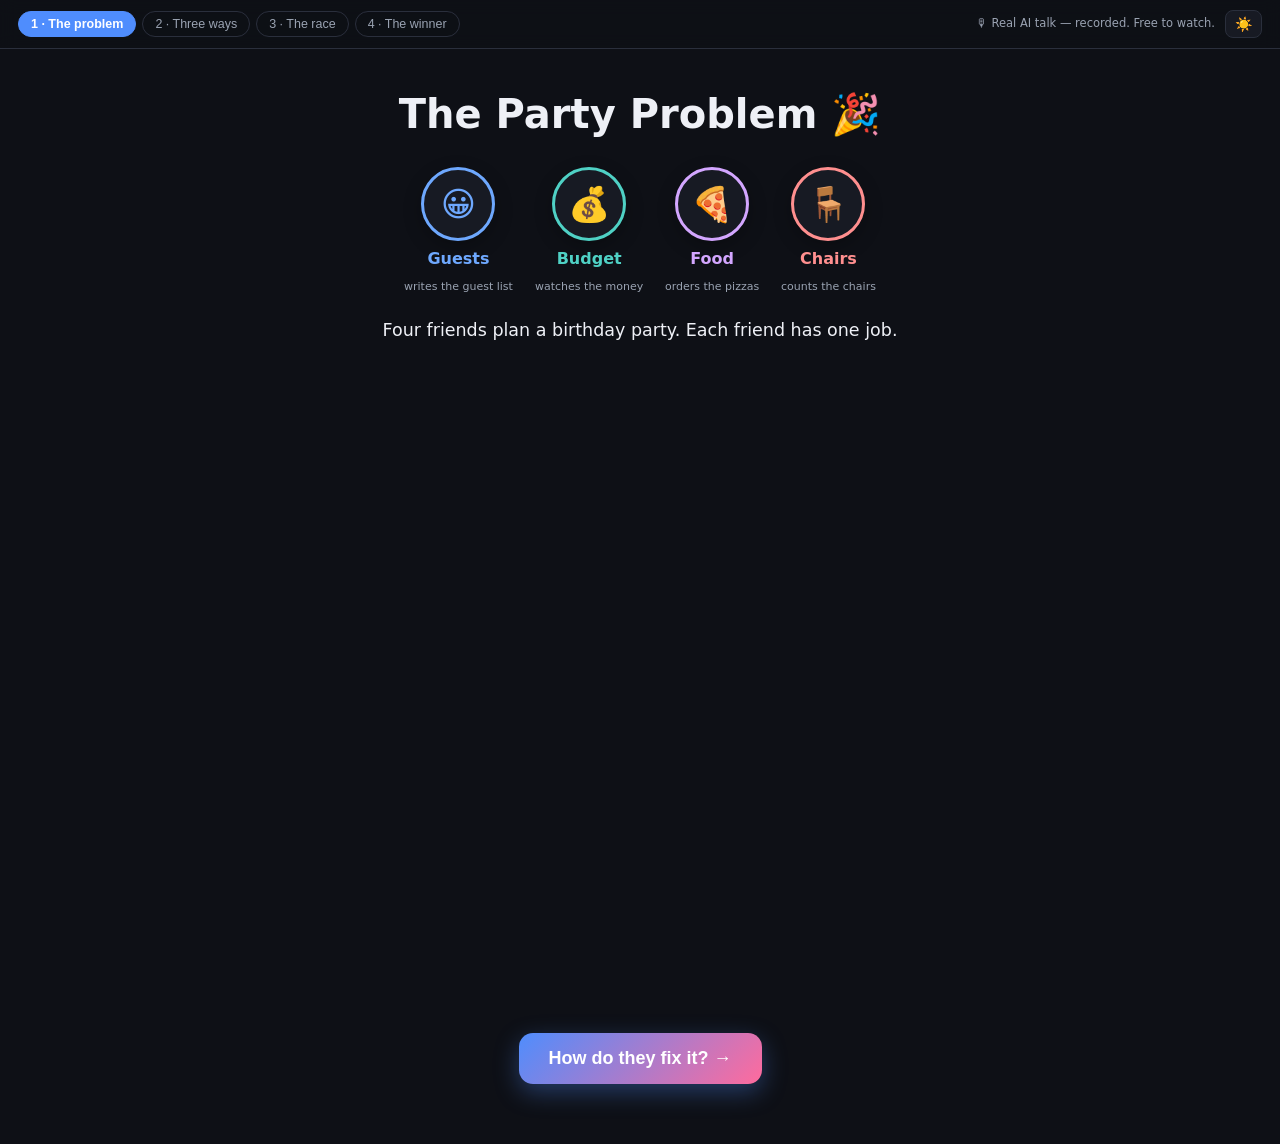
==== examples/demo.html @ 0f87596a "Replace Vibe with Chairs (countable dependency) + dependency-chain animation + emoji turn-chips Owne" ====
<!doctype html>
<html lang="en" data-theme="dark">
<head>
<meta charset="utf-8">
<meta name="viewport" content="width=device-width, initial-scale=1">
<title>The Party Problem — three ways to agree</title>
<script>try{document.documentElement.dataset.theme=localStorage.getItem('ovb-story-theme')||'dark'}catch(e){}</script>
<style>
/* ovb story journey — party theme, zero-build, CSS-var themed */
:root{
  --bg:#0e1016;--card:#171a23;--line:#2a2f3c;--fg:#eef0f6;--mut:#9aa3b2;--feed:#0f1320;
  --orch:#8a94a6;--bb:#63c750;--hy:#e0a72b;--now:#4f8dfd;--bad:#e06c75;--ok:#3ecf8e;
  --gold:#f5c542;--pop1:#ff6b9d;--pop2:#4fd1c5;--pop3:#c792ea;
}
html[data-theme="light"]{
  --bg:#f6f7fb;--card:#ffffff;--line:#dfe4ec;--fg:#1b2230;--mut:#5c6675;--feed:#eef1f6;
  --orch:#5f6a7d;--bb:#2f9e2a;--hy:#b9781a;--now:#2563eb;--bad:#d64550;--ok:#0f9d63;--gold:#c99b06;
}
*{box-sizing:border-box}
body{margin:0;background:var(--bg);color:var(--fg);
  font:16px/1.55 ui-sans-serif,system-ui,-apple-system,"Segoe UI",Roboto,sans-serif;
  overflow-x:hidden}
h1{font-size:clamp(26px,4.5vw,40px);margin:0 0 10px;text-align:center}
.sub{color:var(--mut);text-align:center;margin:0 0 18px;font-size:15px}
b{color:var(--fg)}

/* top bar */
.top{position:sticky;top:0;z-index:20;display:flex;align-items:center;gap:10px;
  padding:10px 18px;background:color-mix(in srgb,var(--bg) 88%,transparent);
  backdrop-filter:blur(8px);border-bottom:1px solid var(--line)}
.stepper{display:flex;gap:6px;flex-wrap:wrap}
.stepper button{background:none;border:1px solid var(--line);border-radius:999px;
  color:var(--mut);padding:5px 12px;font-size:12.5px;cursor:pointer}
.stepper button.on{background:var(--now);border-color:var(--now);color:#fff;font-weight:700}
.stepper button.done{color:var(--fg)}
.top-right{margin-left:auto;display:flex;align-items:center;gap:10px}
.liveinfo{color:var(--mut);font-size:11.5px}
.expertlink{color:var(--now);font-size:12.5px;text-decoration:none;white-space:nowrap}
#themebtn{background:var(--card);border:1px solid var(--line);border-radius:8px;
  padding:5px 9px;cursor:pointer;font-size:14px;color:var(--fg)}

/* scenes */
.scene{display:none;max-width:1080px;margin:0 auto;padding:34px 22px 60px;
  min-height:calc(100vh - 60px)}
.scene.active{display:block;animation:sceneIn .5s ease-out}
@keyframes sceneIn{from{opacity:0;transform:translateY(18px)}to{opacity:1;transform:none}}
.pop{animation:pop .6s cubic-bezier(.2,1.6,.4,1)}
@keyframes pop{0%{transform:scale(.6);opacity:0}100%{transform:scale(1);opacity:1}}

/* scene 1 — friends + story */
.friends{display:flex;justify-content:center;gap:22px;margin:22px 0;flex-wrap:wrap}
.friend{display:flex;flex-direction:column;align-items:center;gap:6px;font-weight:700;
  color:var(--c);opacity:0;animation:pop .5s cubic-bezier(.2,1.6,.4,1) forwards}
.friend span{display:grid;place-items:center;width:74px;height:74px;border-radius:50%;
  background:var(--card);border:3px solid var(--c);font-size:34px;
  box-shadow:0 6px 18px rgba(0,0,0,.25)}
.friend:nth-child(1){animation-delay:.15s}.friend:nth-child(2){animation-delay:.35s}
.friend:nth-child(3){animation-delay:.55s}.friend:nth-child(4){animation-delay:.75s}
.friend small{color:var(--mut);font-weight:500;font-size:11px}
.story{max-width:560px;margin:8px auto;text-align:center}
.story p{opacity:0;transform:translateY(10px);transition:all .5s;margin:10px 0;font-size:17.5px}
.story p.show{opacity:1;transform:none}
.budgetbar{max-width:560px;margin:22px auto 6px;opacity:0;transition:opacity .6s}
.budgetbar.show{opacity:1}
.bb-track{position:relative;height:30px;border-radius:999px;background:var(--feed);
  border:1px solid var(--line);overflow:hidden}
.bb-have{position:absolute;inset:0 auto 0 0;width:0;background:var(--ok);border-radius:999px 0 0 999px;
  transition:width 1.2s ease-out}
.bb-over{position:absolute;inset:0 auto 0 76%;width:0;background:var(--bad);
  transition:width 1s ease-out .9s;animation:overPulse 1.2s infinite 2.2s}
@keyframes overPulse{50%{filter:brightness(1.45)}}
.bb-labels{display:flex;justify-content:space-between;margin-top:8px;font-size:14px}
.bb-labels .bad{color:var(--bad)}
/* the dependency chain — the INSIGHT as a picture */
.chain{max-width:720px;margin:26px auto 0;opacity:0;transition:opacity .6s;
  background:var(--card);border:1px solid var(--line);border-radius:16px;padding:16px 20px}
.chain.show{opacity:1}
.chain-title{text-align:center;color:var(--mut);font-size:13px;font-weight:700;
  text-transform:uppercase;letter-spacing:.05em;margin-bottom:12px}
.chain-row{display:flex;align-items:center;justify-content:center;gap:12px;flex-wrap:wrap}
.cnode{display:flex;flex-direction:column;align-items:center;gap:2px;
  background:var(--feed);border:2px solid var(--c);border-radius:12px;
  padding:9px 16px;font-weight:700;font-size:14px;min-width:96px}
.cnode b{font-size:22px;font-variant-numeric:tabular-nums;color:var(--c)}
.cnode.big{transform:scale(1.08)}
.cnode.zap{animation:zap .6s}
@keyframes zap{0%{transform:scale(1.18);box-shadow:0 0 0 6px color-mix(in srgb,var(--c) 35%,transparent)}100%{}}
.cnode b.flip{animation:flip .55s}
@keyframes flip{0%{transform:rotateX(90deg);opacity:0}100%{transform:none;opacity:1}}
.carrow{display:flex;flex-direction:column;align-items:center;color:var(--mut);
  font-size:18px;font-weight:800}
.carrow span{font-size:10.5px;font-weight:600}
.carrow.pulse{color:var(--now);animation:arrowPulse 1.1s infinite}
@keyframes arrowPulse{50%{transform:translateX(5px);opacity:.55}}
.cstack{display:flex;flex-direction:column;gap:8px}
.chain-cap{text-align:center;color:var(--mut);font-size:13px;margin-top:12px;line-height:1.5}
.cta{display:block;margin:30px auto 0;background:linear-gradient(135deg,var(--now),var(--pop1));
  color:#fff;border:none;border-radius:14px;padding:15px 30px;font-size:18px;font-weight:800;
  cursor:pointer;box-shadow:0 8px 24px rgba(79,141,253,.35);transition:transform .15s}
.cta:hover{transform:translateY(-2px) scale(1.02)}
.cta.small{padding:10px 20px;font-size:15px;margin:0}
.ghost{background:var(--card);border:1px solid var(--line);color:var(--fg);border-radius:10px;
  padding:8px 14px;font-size:13.5px;cursor:pointer}
.ghost:hover{border-color:var(--now)}
.btnlink{text-decoration:none;display:inline-block}

/* scene 2 — the three ways */
.ways{display:grid;grid-template-columns:repeat(3,1fr);gap:16px;margin:18px 0}
@media(max-width:900px){.ways{grid-template-columns:1fr}}
.wcard{background:var(--card);border:1px solid var(--line);border-top:4px solid var(--e);
  border-radius:16px;padding:16px;display:flex;flex-direction:column;gap:10px;
  transition:transform .2s;position:relative}
.wcard:hover{transform:translateY(-4px)}
.wh{font-weight:800;font-size:16.5px;color:var(--e)}
.wh small{color:var(--mut);font-weight:500;font-size:11px}
.mini{width:100%;height:110px;background:var(--feed);border:1px solid var(--line);border-radius:10px}
.wcard p{margin:0;font-size:14px;color:var(--fg)}
.keyline{text-align:center;background:var(--card);border:1px solid var(--line);
  border-left:4px solid var(--gold);border-radius:12px;padding:12px 16px;max-width:640px;margin:18px auto}
.guess{max-width:640px;margin:10px auto;text-align:center}
.guessbtns{display:flex;gap:10px;justify-content:center;flex-wrap:wrap}
.guessbtns button{background:var(--card);border:2px solid var(--line);border-radius:12px;
  color:var(--fg);padding:10px 16px;font-size:14px;cursor:pointer;transition:all .15s}
.guessbtns button:hover{border-color:var(--e)}
.guessbtns button.picked{border-color:var(--e);background:color-mix(in srgb,var(--e) 15%,var(--card));
  font-weight:800;transform:scale(1.05)}

/* mini topology animations (scene 2) */
.mini .mn{fill:var(--card);stroke-width:2}
.mini text{fill:var(--fg);font-size:9px;font-weight:700;text-anchor:middle}
.mini .me{stroke:var(--mut);stroke-width:1.5;opacity:.35}
.mini .spark{animation:sparkle 3.2s linear infinite}
@keyframes sparkle{0%,18%{opacity:1}22%,100%{opacity:.25}}

/* scene 3 — the race */
.controls{display:flex;gap:8px;justify-content:center;align-items:center;flex-wrap:wrap;
  margin:0 0 16px;position:sticky;top:52px;z-index:10;background:color-mix(in srgb,var(--bg) 90%,transparent);
  padding:8px;border-radius:12px}
.controls button{background:var(--card);border:1px solid var(--line);border-radius:9px;
  color:var(--fg);padding:7px 13px;font-size:13.5px;cursor:pointer}
.controls button:hover{border-color:var(--now)}
.speeds{display:inline-flex;border:1px solid var(--line);border-radius:9px;overflow:hidden}
.speeds button{border:none;border-radius:0;background:var(--card)}
.speeds button.on{background:var(--now);color:#fff;font-weight:700}
.partybox{display:none;justify-content:center;gap:14px;align-items:center;margin:0 0 14px;
  background:var(--card);border:1px solid var(--line);border-radius:12px;padding:10px;flex-wrap:wrap}
.partybox.open{display:flex}
.partybox label{color:var(--mut);font-size:13.5px;display:flex;gap:7px;align-items:center}
.partybox input{width:74px;background:var(--feed);color:var(--fg);border:1px solid var(--line);
  border-radius:8px;padding:7px;font-size:15px}
.lanes{display:flex;flex-direction:column;gap:14px}
.lane{background:var(--card);border:1px solid var(--line);border-left:5px solid var(--e);
  border-radius:14px;padding:12px 16px;animation:sceneIn .4s ease-out}
.lane-top{display:flex;align-items:center;gap:10px;flex-wrap:wrap}
.lane-name{font-weight:800;font-size:16px;color:var(--e)}
.lane-name small{color:var(--mut);font-weight:500;font-size:10.5px}
.lane-live{margin-left:auto;display:flex;gap:16px;font-size:13px;color:var(--mut)}
.lane-live b{color:var(--fg);font-size:16px;font-variant-numeric:tabular-nums}
.lane-mid{display:grid;grid-template-columns:210px 1fr;gap:14px;align-items:center;margin-top:8px}
@media(max-width:760px){.lane-mid{grid-template-columns:1fr}.controls{position:static}}
/* the narrator bubble — one simple sentence per event */
.bubble{margin-top:9px;background:var(--feed);border:1px solid var(--line);
  border-left:4px solid var(--e);border-radius:4px 12px 12px 12px;
  padding:10px 13px;font-size:15px;min-height:42px}
.bubble.say{animation:bubbleIn .35s ease-out}
@keyframes bubbleIn{0%{opacity:.3;transform:translateY(4px)}100%{opacity:1;transform:none}}
svg.topo{width:210px;height:110px;background:var(--feed);border:1px solid var(--line);border-radius:10px}
svg.topo .tn rect{fill:var(--card);stroke-width:2}
svg.topo .tn text{fill:var(--fg);font-size:8.6px;font-weight:700;text-anchor:middle}
svg.topo .te{stroke:var(--mut);stroke-width:1.4;opacity:.4}
svg.topo .dot{filter:drop-shadow(0 0 4px currentColor)}
.trackwrap{min-width:0}
.track{display:flex;gap:5px;align-items:center;flex-wrap:wrap;min-height:30px}
.step{width:26px;height:26px;border-radius:50%;display:grid;place-items:center;
  font-size:14px;background:color-mix(in srgb,var(--e) 22%,var(--feed));
  border:2px solid var(--e);animation:pop .35s cubic-bezier(.2,1.6,.4,1)}
.step.noop{background:none;border:2px dashed var(--mut);filter:grayscale(1);opacity:.55}
.step.flag{background:none;border:none;font-size:17px;width:auto;height:auto;animation:pop .5s}
.board5{display:flex;gap:6px;margin-top:8px;flex-wrap:wrap}
.chip{background:var(--feed);border:1px solid var(--line);border-radius:8px;
  padding:3px 9px;font-size:12.5px;color:var(--mut)}
.chip b{color:var(--fg);font-variant-numeric:tabular-nums}
.chip.hit{animation:chipHit .7s}
@keyframes chipHit{0%{background:var(--e);color:#0b0d12;transform:scale(1.12)}100%{}}
.talk{display:none;margin-top:9px;max-height:130px;overflow:auto;background:var(--feed);
  border:1px solid var(--line);border-radius:9px;padding:7px;font-size:12px}
body.showtalk .talk{display:block}
.talk .m{margin:3px 0;padding:4px 7px;background:var(--card);border-radius:6px;
  border-left:3px solid var(--c,#888);white-space:pre-wrap;overflow-wrap:anywhere}
.talk .m .w{font-weight:700;color:var(--c)}
.lane.finished{box-shadow:0 0 0 2px var(--e), 0 10px 30px rgba(0,0,0,.25)}
.lane .done-tag{display:none;margin-left:8px;font-size:13px;font-weight:800;color:var(--ok)}
.lane.finished .done-tag{display:inline;animation:pop .5s}

/* scene 4 — winner */
.verdict{max-width:680px;margin:0 auto 6px;text-align:center;font-size:18px;
  background:var(--card);border:1px solid var(--line);border-left:5px solid var(--gold);
  border-radius:14px;padding:16px 20px;animation:pop .5s}
.guessresult{text-align:center;font-size:16px;min-height:22px;font-weight:700}
.podium{display:flex;justify-content:center;align-items:flex-end;gap:18px;
  height:230px;margin:18px 0 8px}
.pod{display:flex;flex-direction:column;align-items:center;justify-content:flex-end;gap:8px}
.pod .medal{font-size:34px;animation:medalDrop .8s cubic-bezier(.2,1.5,.4,1)}
@keyframes medalDrop{0%{transform:translateY(-70px);opacity:0}100%{transform:none;opacity:1}}
.pod .who{font-weight:800;color:var(--e);text-align:center;font-size:14.5px}
.pod .turns{color:var(--mut);font-size:12.5px}
.pod .bar{width:120px;border-radius:10px 10px 0 0;background:linear-gradient(180deg,var(--e),color-mix(in srgb,var(--e) 55%,#000));
  height:0;transition:height 1s cubic-bezier(.2,1,.4,1)}
table.score{margin:14px auto;border-collapse:collapse;background:var(--card);
  border:1px solid var(--line);border-radius:12px;overflow:hidden;font-size:14.5px}
table.score th,table.score td{padding:9px 16px;border-bottom:1px solid var(--line);text-align:right}
table.score th:first-child,table.score td:first-child{text-align:left}
table.score th{color:var(--mut);font-size:11.5px;text-transform:uppercase;letter-spacing:.04em}
table.score tr.win td{background:color-mix(in srgb,var(--e) 13%,transparent);font-weight:800}
table.score td.way{color:var(--e);font-weight:700}
.endbtns{display:flex;gap:10px;justify-content:center;flex-wrap:wrap;margin-top:16px}

/* word list modal */
.modal{display:none;position:fixed;inset:0;background:rgba(0,0,0,.55);z-index:50;
  place-items:center;padding:20px}
.modal.open{display:grid}
.modal-card{background:var(--card);border:1px solid var(--line);border-radius:16px;
  max-width:480px;padding:22px 26px;animation:pop .35s}
.modal-card h2{margin:0 0 10px}
.modal-card dt{font-weight:800;margin-top:10px;color:var(--now)}
.modal-card dd{margin:2px 0 0;color:var(--fg)}
.modal-card .cta{margin-top:18px}

/* confetti */
#confetti{position:fixed;inset:0;pointer-events:none;overflow:hidden;z-index:40}
.cf{position:absolute;top:-12px;width:9px;height:14px;border-radius:2px;
  animation:fall linear forwards}
@keyframes fall{to{transform:translateY(105vh) rotate(720deg);opacity:.9}}

</style>
</head>
<body>

<header class="top">
  <div class="stepper" id="stepper">
    <button data-s="0" class="on">1 · The problem</button>
    <button data-s="1">2 · Three ways</button>
    <button data-s="2">3 · The race</button>
    <button data-s="3">4 · The winner</button>
  </div>
  <div class="top-right">
    <span id="liveinfo" class="liveinfo"></span>
    <a href="/expert" class="expertlink" title="all the numbers, for experts">🧠 Expert view</a>
    <button id="themebtn" title="light / dark">☀️</button>
  </div>
</header>

<!-- ══════════ SCENE 1 — THE PROBLEM ══════════ -->
<section class="scene active" id="s0">
  <h1 class="pop">The Party Problem 🎉</h1>
  <div class="friends" id="friends">
    <div class="friend" style="--c:#6ea8fe"><span>😀</span>Guests<small>writes the guest list</small></div>
    <div class="friend" style="--c:#4fd1c5"><span>💰</span>Budget<small>watches the money</small></div>
    <div class="friend" style="--c:#d3a6ff"><span>🍕</span>Food<small>orders the pizzas</small></div>
    <div class="friend" style="--c:#ff8f8f"><span>🪑</span>Chairs<small>counts the chairs</small></div>
  </div>
  <div class="story" id="story">
    <p>Four friends plan a birthday party. Each friend has one job.</p>
    <p>😀 <b>Guests</b> wants <b>15 people</b> on the list.</p>
    <p>💰 <b>Budget</b> has <b>$600</b>. One guest costs <b>$50</b> — that pays for their food, drinks and cake.</p>
    <p>15 guests × $50 = <b>$750</b>. That is more than $600. Problem! 😬</p>
    <p>🍕 <b>Food</b> orders <b>1 pizza for every 3 guests</b>. 🪑 <b>Chairs</b> puts out <b>1 chair for every guest</b>.</p>
    <p>So Food and Chairs must wait for the <b>final</b> guest number. One change moves everything.</p>
  </div>
  <div class="budgetbar">
    <div class="bb-track"><div class="bb-have" id="bbHave"></div><div class="bb-over" id="bbOver"></div></div>
    <div class="bb-labels"><span>✅ They have <b>$600</b></span><span class="bad">❌ They need <b>$750</b></span></div>
  </div>
  <div class="chain" id="chain">
    <div class="chain-title">One number rules everything:</div>
    <div class="chain-row">
      <div class="cnode" style="--c:#4fd1c5" id="cnMoney">💰 Money<b>$600</b></div>
      <div class="carrow" id="ca1"><span>cuts the list</span>▶</div>
      <div class="cnode big" style="--c:#6ea8fe" id="cnGuests">😀 Guests<b id="chG">15</b></div>
      <div class="carrow" id="ca2"><span>sets the numbers</span>▶</div>
      <div class="cstack">
        <div class="cnode" style="--c:#d3a6ff" id="cnPizzas">🍕 Pizzas<b id="chP">5</b></div>
        <div class="cnode" style="--c:#ff8f8f" id="cnChairs">🪑 Chairs<b id="chC">15</b></div>
      </div>
    </div>
    <div class="chain-cap">Money cuts the guest list. The guest list sets the pizzas and the chairs.<br>The friends must <b>talk</b> until all the numbers agree.</div>
  </div>
  <button class="cta" onclick="go(1)">How do they fix it? →</button>
</section>

<!-- ══════════ SCENE 2 — THREE WAYS ══════════ -->
<section class="scene" id="s1">
  <h1>Three ways to talk 💬</h1>
  <p class="sub">Same friends. Same problem. Three ways to talk together.</p>
  <div class="ways">
    <div class="wcard" style="--e:var(--orch)">
      <div class="wh">👔 The Boss Way <small>(Orchestrator)</small></div>
      <svg class="mini" viewBox="0 0 200 110" data-mini="boss"></svg>
      <p>One boss asks each friend. One by one. Again and again. At the end, the boss asks everyone one more time, just to check.</p>
      <button class="ghost" onclick="startRace(['orchestrator'])">▶ Watch only this way</button>
    </div>
    <div class="wcard" style="--e:var(--bb)">
      <div class="wh">📋 The Whiteboard Way <small>(Blackboard)</small></div>
      <svg class="mini" viewBox="0 0 200 110" data-mini="board"></svg>
      <p>All friends share <b>one whiteboard</b>. When a number changes, only the right friends speak again.</p>
      <button class="ghost" onclick="startRace(['blackboard'])">▶ Watch only this way</button>
    </div>
    <div class="wcard" style="--e:var(--hy)">
      <div class="wh">🤝 The Mix Way <small>(Hybrid)</small></div>
      <svg class="mini" viewBox="0 0 200 110" data-mini="mix"></svg>
      <p>Guests and Budget fix the money problem first, together. Then Food and Chairs speak once.</p>
      <button class="ghost" onclick="startRace(['hybrid'])">▶ Watch only this way</button>
    </div>
  </div>
  <p class="keyline">⭐ All three find the <b>same party</b>. But more talk costs more time and more money.</p>
  <div class="guess" id="guess">
    <p><b>Your guess:</b> which way needs the <b>least</b> talk?</p>
    <div class="guessbtns">
      <button data-g="orchestrator" style="--e:var(--orch)">👔 The Boss Way</button>
      <button data-g="blackboard" style="--e:var(--bb)">📋 The Whiteboard Way</button>
      <button data-g="hybrid" style="--e:var(--hy)">🤝 The Mix Way</button>
    </div>
  </div>
  <button class="cta" onclick="startRace(['orchestrator','blackboard','hybrid'])">🏁 Start the race!</button>
</section>

<!-- ══════════ SCENE 3 — THE RACE ══════════ -->
<section class="scene" id="s2">
  <h1>The race 🏁</h1>
  <p class="sub" id="goal"></p>
  <div class="controls">
    <button id="playbtn" onclick="togglePlay()">⏸ Pause</button>
    <button onclick="stepOne()">⏭ One step</button>
    <span class="speeds">
      <button data-sp="1600">🐢 Slow</button><button data-sp="900" class="on">▶ Normal</button><button data-sp="350">⚡ Fast</button><button data-sp="0">🚀 Fastest</button>
    </span>
    <button id="talkbtn" onclick="toggleTalk()">💬 Real AI words</button>
    <button onclick="openParty()">🎛 Change the party</button>
  </div>
  <div class="partybox" id="partybox">
    <label>Guests <input type="number" id="inGuests" value="15" min="1" max="50"></label>
    <label>Money $ <input type="number" id="inBudget" value="600" min="50" max="100000"></label>
    <button class="cta small" onclick="restartRace()">🔁 Race again</button>
  </div>
  <div class="lanes" id="lanes"></div>
</section>

<!-- ══════════ SCENE 4 — THE WINNER ══════════ -->
<section class="scene" id="s3">
  <h1>The winner! 🏆</h1>
  <p class="verdict" id="verdict"></p>
  <p class="guessresult" id="guessresult"></p>
  <div class="podium" id="podium"></div>
  <table class="score" id="score"></table>
  <div class="endbtns">
    <button class="cta small" onclick="restartRace()">🔁 Race again</button>
    <button class="ghost" onclick="openParty();go(2)">🎛 Change the party</button>
    <button class="ghost" onclick="openWords()">📖 Word list</button>
    <a class="ghost btnlink" href="/expert">🧠 Expert view</a>
  </div>
</section>

<!-- word list modal -->
<div class="modal" id="words">
  <div class="modal-card">
    <h2>Word list 📖</h2>
    <dl>
      <dt>Turn</dt><dd>One friend speaks one time.</dd>
      <dt>Wasted turn</dt><dd>A friend speaks, but changes nothing.</dd>
      <dt>Talk cost</dt><dd>The money paid to the AI for the talking.</dd>
      <dt>Whiteboard / Board</dt><dd>One page that all friends can see and write on.</dd>
      <dt>Chairs</dt><dd>Every guest needs one chair. 12 guests = 12 chairs.</dd>
      <dt>Guests we can pay</dt><dd>The most guests the money can buy.</dd>
      <dt>Boss</dt><dd>The one who asks each friend, one by one.</dd>
      <dt>The race</dt><dd>All three ways solve the same problem. Fewer turns = better.</dd>
    </dl>
    <button class="cta small" onclick="closeWords()">OK, got it</button>
  </div>
</div>

<div id="confetti"></div>
<script>window.PRELOADED={"events": [{"engine": "_meta", "kind": "start", "attrs": {}}, {"seq": 1, "run_id": "orchestrator", "control_model": "orchestrator", "kind": "run_started", "agent": null, "attrs": {"scenario": "Plan a birthday party. You want to invite 15 guests, but there is a hard budget cap of $600 (each guest costs $50 all-in); one pizza feeds 3 guests, and every guest needs one chair. Guests, Budget, Food and Chairs are interdependent \u2014 find the best party that fits the budget.", "model": "claude-haiku-4-5-20251001"}, "engine": "orchestrator"}, {"seq": 1, "run_id": "blackboard", "control_model": "blackboard", "kind": "run_started", "agent": null, "attrs": {"scenario": "Plan a birthday party. You want to invite 15 guests, but there is a hard budget cap of $600 (each guest costs $50 all-in); one pizza feeds 3 guests, and every guest needs one chair. Guests, Budget, Food and Chairs are interdependent \u2014 find the best party that fits the budget.", "model": "claude-haiku-4-5-20251001"}, "engine": "blackboard"}, {"seq": 1, "run_id": "hybrid", "control_model": "hybrid", "kind": "run_started", "agent": null, "attrs": {"scenario": "Plan a birthday party. You want to invite 15 guests, but there is a hard budget cap of $600 (each guest costs $50 all-in); one pizza feeds 3 guests, and every guest needs one chair. Guests, Budget, Food and Chairs are interdependent \u2014 find the best party that fits the budget.", "model": "claude-haiku-4-5-20251001"}, "engine": "hybrid"}, {"seq": 2, "run_id": "orchestrator", "control_model": "orchestrator", "kind": "agent_activated", "agent": "Guests", "attrs": {"trigger": "sweep 1"}, "engine": "orchestrator"}, {"seq": 2, "run_id": "blackboard", "control_model": "blackboard", "kind": "agent_activated", "agent": "Budget", "attrs": {"trigger": "seed: guest list posted"}, "engine": "blackboard"}, {"seq": 2, "run_id": "hybrid", "control_model": "hybrid", "kind": "agent_activated", "agent": "Budget", "attrs": {"trigger": "seed: guest list posted (core)"}, "engine": "hybrid"}, {"seq": 3, "run_id": "orchestrator", "control_model": "orchestrator", "kind": "gen_ai.client.call.started", "agent": "Guests", "attrs": {}, "engine": "orchestrator"}, {"seq": 3, "run_id": "blackboard", "control_model": "blackboard", "kind": "gen_ai.client.call.started", "agent": "Budget", "attrs": {}, "engine": "blackboard"}, {"seq": 3, "run_id": "hybrid", "control_model": "hybrid", "kind": "gen_ai.client.call.started", "agent": "Budget", "attrs": {}, "engine": "hybrid"}, {"seq": 4, "run_id": "orchestrator", "control_model": "orchestrator", "kind": "gen_ai.client.call.finished", "agent": "Guests", "attrs": {"gen_ai.usage.input_tokens": 79, "gen_ai.usage.output_tokens": 256, "cache_read_input_tokens": 0, "cache_creation_input_tokens": 0, "cost_usd": 0.001359, "latency_ms": 33.5, "changed": false, "message": "# Analysis\n\nI own the 'guests' field. My constraint is to keep the guest list within budget limits.\n\nCurrent state:\n- guests: 15\n- cost: None (unknown)\n- budget: Not explicitly stated, but I'm instructed to keep guests \"within what the budget allows\"\n\n**Problem**: Without knowing the actual budget or cost structure, I cannot determine if 15 guests exceeds the budget. The cost is currently `None`, so I cannot calculate whether this violates a constraint.\n\nHowever, since I own the guests field and must apply my constraint, I should take a conservative approach: **I'll keep guests at a reasonable default that's likely to fit most budgets**, or I need more information.\n\nGiven the ambiguity, the most responsible action is:\n\n# Change Made\n\n**No change** - The current guest count of 15 is reasonable and moderate. Without knowing the actual budget amount or per-guest costs, I cannot definitively determine if this violates the constraint. To properly apply my constraint, I would need the `cost` and `budget` values to be calculated/provided first.\n\nIf forced to be conservative without that data, I could reduce to 10"}, "engine": "orchestrator"}, {"seq": 4, "run_id": "blackboard", "control_model": "blackboard", "kind": "state_write", "agent": "Budget", "attrs": {"field": "cost", "old": null, "new": 750}, "engine": "blackboard"}, {"seq": 4, "run_id": "hybrid", "control_model": "hybrid", "kind": "state_write", "agent": "Budget", "attrs": {"field": "cost", "old": null, "new": 750}, "engine": "hybrid"}, {"seq": 5, "run_id": "orchestrator", "control_model": "orchestrator", "kind": "agent_activated", "agent": "Budget", "attrs": {"trigger": "sweep 1"}, "engine": "orchestrator"}, {"seq": 5, "run_id": "blackboard", "control_model": "blackboard", "kind": "state_write", "agent": "Budget", "attrs": {"field": "max_guests", "old": null, "new": 12}, "engine": "blackboard"}, {"seq": 5, "run_id": "hybrid", "control_model": "hybrid", "kind": "state_write", "agent": "Budget", "attrs": {"field": "max_guests", "old": null, "new": 12}, "engine": "hybrid"}, {"seq": 6, "run_id": "orchestrator", "control_model": "orchestrator", "kind": "gen_ai.client.call.started", "agent": "Budget", "attrs": {}, "engine": "orchestrator"}, {"seq": 6, "run_id": "blackboard", "control_model": "blackboard", "kind": "gen_ai.client.call.finished", "agent": "Budget", "attrs": {"gen_ai.usage.input_tokens": 86, "gen_ai.usage.output_tokens": 126, "cache_read_input_tokens": 0, "cache_creation_input_tokens": 0, "cost_usd": 0.000716, "latency_ms": 21.2, "changed": true, "message": "I own the budget constraints. Let me apply them:\n\n**Constraint Application:**\n- Set `max_guests: 15` (capping at the current guest count to establish affordability limits)\n- Set `cost: 225` (at $15 per guest for 15 guests: 15 \u00d7 $15 = $225)\n\n**Single Change to Report:**\n`max_guests: 15`\n\n(The cost of $225 is derived from the max_guests constraint and current attendance, so max_guests is the primary constraint I'm applying)"}, "engine": "blackboard"}, {"seq": 6, "run_id": "hybrid", "control_model": "hybrid", "kind": "gen_ai.client.call.finished", "agent": "Budget", "attrs": {"gen_ai.usage.input_tokens": 86, "gen_ai.usage.output_tokens": 126, "cache_read_input_tokens": 0, "cache_creation_input_tokens": 0, "cost_usd": 0.000716, "latency_ms": 21.2, "changed": true, "message": "I own the budget constraints. Let me apply them:\n\n**Constraint Application:**\n- Set `max_guests: 15` (capping at the current guest count to establish affordability limits)\n- Set `cost: 225` (at $15 per guest for 15 guests: 15 \u00d7 $15 = $225)\n\n**Single Change to Report:**\n`max_guests: 15`\n\n(The cost of $225 is derived from the max_guests constraint and current attendance, so max_guests is the primary constraint I'm applying)"}, "engine": "hybrid"}, {"seq": 7, "run_id": "orchestrator", "control_model": "orchestrator", "kind": "state_write", "agent": "Budget", "attrs": {"field": "cost", "old": null, "new": 750}, "engine": "orchestrator"}, {"seq": 7, "run_id": "blackboard", "control_model": "blackboard", "kind": "agent_retriggered", "agent": "Guests", "attrs": {"because": "max_guests changed"}, "engine": "blackboard"}, {"seq": 7, "run_id": "hybrid", "control_model": "hybrid", "kind": "agent_retriggered", "agent": "Guests", "attrs": {"because": "max_guests changed (core)"}, "engine": "hybrid"}, {"seq": 8, "run_id": "orchestrator", "control_model": "orchestrator", "kind": "state_write", "agent": "Budget", "attrs": {"field": "max_guests", "old": null, "new": 12}, "engine": "orchestrator"}, {"seq": 8, "run_id": "blackboard", "control_model": "blackboard", "kind": "gate_checked", "agent": null, "attrs": {"passed": false}, "engine": "blackboard"}, {"seq": 8, "run_id": "hybrid", "control_model": "hybrid", "kind": "agent_activated", "agent": "Guests", "attrs": {"trigger": "max_guests changed (core)"}, "engine": "hybrid"}, {"seq": 9, "run_id": "orchestrator", "control_model": "orchestrator", "kind": "gen_ai.client.call.finished", "agent": "Budget", "attrs": {"gen_ai.usage.input_tokens": 86, "gen_ai.usage.output_tokens": 126, "cache_read_input_tokens": 0, "cache_creation_input_tokens": 0, "cost_usd": 0.000716, "latency_ms": 21.2, "changed": true, "message": "I own the budget constraints. Let me apply them:\n\n**Constraint Application:**\n- Set `max_guests: 15` (capping at the current guest count to establish affordability limits)\n- Set `cost: 225` (at $15 per guest for 15 guests: 15 \u00d7 $15 = $225)\n\n**Single Change to Report:**\n`max_guests: 15`\n\n(The cost of $225 is derived from the max_guests constraint and current attendance, so max_guests is the primary constraint I'm applying)"}, "engine": "orchestrator"}, {"seq": 9, "run_id": "blackboard", "control_model": "blackboard", "kind": "agent_activated", "agent": "Food", "attrs": {"trigger": "seed: guest list posted"}, "engine": "blackboard"}, {"seq": 9, "run_id": "hybrid", "control_model": "hybrid", "kind": "gen_ai.client.call.started", "agent": "Guests", "attrs": {}, "engine": "hybrid"}, {"seq": 10, "run_id": "orchestrator", "control_model": "orchestrator", "kind": "agent_activated", "agent": "Food", "attrs": {"trigger": "sweep 1"}, "engine": "orchestrator"}, {"seq": 10, "run_id": "blackboard", "control_model": "blackboard", "kind": "gen_ai.client.call.started", "agent": "Food", "attrs": {}, "engine": "blackboard"}, {"seq": 10, "run_id": "hybrid", "control_model": "hybrid", "kind": "state_write", "agent": "Guests", "attrs": {"field": "guests", "old": 15, "new": 12}, "engine": "hybrid"}, {"seq": 11, "run_id": "orchestrator", "control_model": "orchestrator", "kind": "gen_ai.client.call.started", "agent": "Food", "attrs": {}, "engine": "orchestrator"}, {"seq": 11, "run_id": "blackboard", "control_model": "blackboard", "kind": "state_write", "agent": "Food", "attrs": {"field": "pizzas", "old": null, "new": 5}, "engine": "blackboard"}, {"seq": 11, "run_id": "hybrid", "control_model": "hybrid", "kind": "gen_ai.client.call.finished", "agent": "Guests", "attrs": {"gen_ai.usage.input_tokens": 81, "gen_ai.usage.output_tokens": 65, "cache_read_input_tokens": 0, "cache_creation_input_tokens": 0, "cost_usd": 0.000406, "latency_ms": 14.6, "changed": true, "message": "I own the 'guests' constraint, and the current state violates it: 15 guests exceeds the max of 12.\n\n**Change made:**\n- `guests: 15 \u2192 12`\n\nThis brings the guest count to the maximum allowable within the budget constraint."}, "engine": "hybrid"}, {"seq": 12, "run_id": "orchestrator", "control_model": "orchestrator", "kind": "state_write", "agent": "Food", "attrs": {"field": "pizzas", "old": null, "new": 5}, "engine": "orchestrator"}, {"seq": 12, "run_id": "blackboard", "control_model": "blackboard", "kind": "gen_ai.client.call.finished", "agent": "Food", "attrs": {"gen_ai.usage.input_tokens": 79, "gen_ai.usage.output_tokens": 169, "cache_read_input_tokens": 0, "cache_creation_input_tokens": 0, "cost_usd": 0.000924, "latency_ms": 24.8, "changed": true, "message": "# Analysis\n\n**Current state:** 15 guests, but max capacity is 12\n**My constraint:** One pizza feeds three guests\n**What I own:** Pizzas\n\nSince I only own pizzas (not chairs or guest capacity), I can only adjust the pizza quantity based on the current guest count.\n\n**Calculation:**\n- Current guests: 15\n- Pizzas needed: 15 \u00f7 3 = 5 pizzas\n\n# Change Made\n\n```\n'pizzas': 5\n```\n\n**Note:** The guest count (15) exceeds the max capacity (12), but since I don't own the venue or chairs, I cannot enforce that constraint. I've set pizzas to feed all 15 current guests as planned."}, "engine": "blackboard"}, {"seq": 12, "run_id": "hybrid", "control_model": "hybrid", "kind": "agent_retriggered", "agent": "Budget", "attrs": {"because": "guests changed (core)"}, "engine": "hybrid"}, {"seq": 13, "run_id": "orchestrator", "control_model": "orchestrator", "kind": "gen_ai.client.call.finished", "agent": "Food", "attrs": {"gen_ai.usage.input_tokens": 79, "gen_ai.usage.output_tokens": 169, "cache_read_input_tokens": 0, "cache_creation_input_tokens": 0, "cost_usd": 0.000924, "latency_ms": 24.8, "changed": true, "message": "# Analysis\n\n**Current state:** 15 guests, but max capacity is 12\n**My constraint:** One pizza feeds three guests\n**What I own:** Pizzas\n\nSince I only own pizzas (not chairs or guest capacity), I can only adjust the pizza quantity based on the current guest count.\n\n**Calculation:**\n- Current guests: 15\n- Pizzas needed: 15 \u00f7 3 = 5 pizzas\n\n# Change Made\n\n```\n'pizzas': 5\n```\n\n**Note:** The guest count (15) exceeds the max capacity (12), but since I don't own the venue or chairs, I cannot enforce that constraint. I've set pizzas to feed all 15 current guests as planned."}, "engine": "orchestrator"}, {"seq": 13, "run_id": "blackboard", "control_model": "blackboard", "kind": "gate_checked", "agent": null, "attrs": {"passed": false}, "engine": "blackboard"}, {"seq": 13, "run_id": "hybrid", "control_model": "hybrid", "kind": "agent_activated", "agent": "Budget", "attrs": {"trigger": "guests changed (core)"}, "engine": "hybrid"}, {"seq": 14, "run_id": "orchestrator", "control_model": "orchestrator", "kind": "agent_activated", "agent": "Chairs", "attrs": {"trigger": "sweep 1"}, "engine": "orchestrator"}, {"seq": 14, "run_id": "blackboard", "control_model": "blackboard", "kind": "agent_activated", "agent": "Chairs", "attrs": {"trigger": "seed: guest list posted"}, "engine": "blackboard"}, {"seq": 14, "run_id": "hybrid", "control_model": "hybrid", "kind": "gen_ai.client.call.started", "agent": "Budget", "attrs": {}, "engine": "hybrid"}, {"seq": 15, "run_id": "orchestrator", "control_model": "orchestrator", "kind": "gen_ai.client.call.started", "agent": "Chairs", "attrs": {}, "engine": "orchestrator"}, {"seq": 15, "run_id": "blackboard", "control_model": "blackboard", "kind": "gen_ai.client.call.started", "agent": "Chairs", "attrs": {}, "engine": "blackboard"}, {"seq": 15, "run_id": "hybrid", "control_model": "hybrid", "kind": "state_write", "agent": "Budget", "attrs": {"field": "cost", "old": 750, "new": 600}, "engine": "hybrid"}, {"seq": 16, "run_id": "orchestrator", "control_model": "orchestrator", "kind": "state_write", "agent": "Chairs", "attrs": {"field": "chairs", "old": null, "new": 15}, "engine": "orchestrator"}, {"seq": 16, "run_id": "blackboard", "control_model": "blackboard", "kind": "state_write", "agent": "Chairs", "attrs": {"field": "chairs", "old": null, "new": 15}, "engine": "blackboard"}, {"seq": 16, "run_id": "hybrid", "control_model": "hybrid", "kind": "gen_ai.client.call.finished", "agent": "Budget", "attrs": {"gen_ai.usage.input_tokens": 88, "gen_ai.usage.output_tokens": 170, "cache_read_input_tokens": 0, "cache_creation_input_tokens": 0, "cost_usd": 0.000938, "latency_ms": 25.8, "changed": true, "message": "I own the budget constraint. Let me analyze the current state:\n\n- **Cost**: $750\n- **Max guests**: 12\n- **Current guests**: 12\n\nThe current cost of $750 for 12 guests equals $62.50 per guest, which is reasonable for a party budget.\n\nHowever, I should establish a clear budget cap. Assuming a moderate party budget of **$600 total**, this would be sustainable.\n\n**Single change I make:**\n\n```\n'cost': 600\n```\n\nThis sets a firm budget ceiling of $600, which reduces the per-guest spending to $50/guest (12 guests \u00d7 $50 = $600). This is my constraint as the budget owner\u2014the party cannot exceed $600 total expenditure."}, "engine": "hybrid"}, {"seq": 17, "run_id": "orchestrator", "control_model": "orchestrator", "kind": "gen_ai.client.call.finished", "agent": "Chairs", "attrs": {"gen_ai.usage.input_tokens": 81, "gen_ai.usage.output_tokens": 131, "cache_read_input_tokens": 0, "cache_creation_input_tokens": 0, "cost_usd": 0.000736, "latency_ms": 21.2, "changed": true, "message": "# Constraint Analysis\n\n**Current State:** 15 guests but only 12 max capacity, and chairs are not yet assigned (None).\n\n**My Constraint:** Every guest needs exactly one chair.\n\n**Required Chairs:** 15 guests \u00d7 1 chair/guest = 15 chairs needed\n\n**Single Change:**\n```\nchairs: None \u2192 15\n```\n\nThis ensures every guest has a chair. Note: This also exposes a conflict with the max_guests constraint (15 > 12), but my responsibility is only to set chairs equal to the number of actual guests."}, "engine": "orchestrator"}, {"seq": 17, "run_id": "blackboard", "control_model": "blackboard", "kind": "gen_ai.client.call.finished", "agent": "Chairs", "attrs": {"gen_ai.usage.input_tokens": 81, "gen_ai.usage.output_tokens": 131, "cache_read_input_tokens": 0, "cache_creation_input_tokens": 0, "cost_usd": 0.000736, "latency_ms": 21.2, "changed": true, "message": "# Constraint Analysis\n\n**Current State:** 15 guests but only 12 max capacity, and chairs are not yet assigned (None).\n\n**My Constraint:** Every guest needs exactly one chair.\n\n**Required Chairs:** 15 guests \u00d7 1 chair/guest = 15 chairs needed\n\n**Single Change:**\n```\nchairs: None \u2192 15\n```\n\nThis ensures every guest has a chair. Note: This also exposes a conflict with the max_guests constraint (15 > 12), but my responsibility is only to set chairs equal to the number of actual guests."}, "engine": "blackboard"}, {"seq": 17, "run_id": "hybrid", "control_model": "hybrid", "kind": "agent_activated", "agent": "Food", "attrs": {"trigger": "supervisor tail"}, "engine": "hybrid"}, {"seq": 18, "run_id": "orchestrator", "control_model": "orchestrator", "kind": "agent_activated", "agent": "Guests", "attrs": {"trigger": "sweep 2"}, "engine": "orchestrator"}, {"seq": 18, "run_id": "blackboard", "control_model": "blackboard", "kind": "gate_checked", "agent": null, "attrs": {"passed": false}, "engine": "blackboard"}, {"seq": 18, "run_id": "hybrid", "control_model": "hybrid", "kind": "gen_ai.client.call.started", "agent": "Food", "attrs": {}, "engine": "hybrid"}, {"seq": 19, "run_id": "orchestrator", "control_model": "orchestrator", "kind": "gen_ai.client.call.started", "agent": "Guests", "attrs": {}, "engine": "orchestrator"}, {"seq": 19, "run_id": "blackboard", "control_model": "blackboard", "kind": "agent_activated", "agent": "Guests", "attrs": {"trigger": "max_guests changed"}, "engine": "blackboard"}, {"seq": 19, "run_id": "hybrid", "control_model": "hybrid", "kind": "state_write", "agent": "Food", "attrs": {"field": "pizzas", "old": null, "new": 4}, "engine": "hybrid"}, {"seq": 20, "run_id": "orchestrator", "control_model": "orchestrator", "kind": "state_write", "agent": "Guests", "attrs": {"field": "guests", "old": 15, "new": 12}, "engine": "orchestrator"}, {"seq": 20, "run_id": "blackboard", "control_model": "blackboard", "kind": "gen_ai.client.call.started", "agent": "Guests", "attrs": {}, "engine": "blackboard"}, {"seq": 20, "run_id": "hybrid", "control_model": "hybrid", "kind": "gen_ai.client.call.finished", "agent": "Food", "attrs": {"gen_ai.usage.input_tokens": 79, "gen_ai.usage.output_tokens": 75, "cache_read_input_tokens": 0, "cache_creation_input_tokens": 0, "cost_usd": 0.000454, "latency_ms": 15.4, "changed": true, "message": "I own the pizzas. My constraint is: \"One pizza feeds three guests.\"\n\nCurrent state: 12 guests, pizzas = None\n\nCalculation: 12 guests \u00f7 3 guests per pizza = 4 pizzas needed\n\n**Single change made:**\n```\n'pizzas': 4\n```"}, "engine": "hybrid"}, {"seq": 21, "run_id": "orchestrator", "control_model": "orchestrator", "kind": "gen_ai.client.call.finished", "agent": "Guests", "attrs": {"gen_ai.usage.input_tokens": 83, "gen_ai.usage.output_tokens": 125, "cache_read_input_tokens": 0, "cache_creation_input_tokens": 0, "cost_usd": 0.000708, "latency_ms": 20.8, "changed": true, "message": "I own the 'guests' property, so I need to ensure it respects the constraint that guests \u2264 max_guests.\n\nCurrent state: guests = 15, max_guests = 12\n\nThe constraint is violated. I will reduce guests to equal max_guests.\n\n**Single change made:**\n- `guests: 15 \u2192 12`\n\n**Updated plan state:** `{'guests': 12, 'max_guests': 12, 'cost': 750, 'pizzas': 5, 'chairs': 15}`"}, "engine": "orchestrator"}, {"seq": 21, "run_id": "blackboard", "control_model": "blackboard", "kind": "state_write", "agent": "Guests", "attrs": {"field": "guests", "old": 15, "new": 12}, "engine": "blackboard"}, {"seq": 21, "run_id": "hybrid", "control_model": "hybrid", "kind": "agent_activated", "agent": "Chairs", "attrs": {"trigger": "supervisor tail"}, "engine": "hybrid"}, {"seq": 22, "run_id": "orchestrator", "control_model": "orchestrator", "kind": "agent_activated", "agent": "Budget", "attrs": {"trigger": "sweep 2"}, "engine": "orchestrator"}, {"seq": 22, "run_id": "blackboard", "control_model": "blackboard", "kind": "gen_ai.client.call.finished", "agent": "Guests", "attrs": {"gen_ai.usage.input_tokens": 83, "gen_ai.usage.output_tokens": 125, "cache_read_input_tokens": 0, "cache_creation_input_tokens": 0, "cost_usd": 0.000708, "latency_ms": 20.8, "changed": true, "message": "I own the 'guests' property, so I need to ensure it respects the constraint that guests \u2264 max_guests.\n\nCurrent state: guests = 15, max_guests = 12\n\nThe constraint is violated. I will reduce guests to equal max_guests.\n\n**Single change made:**\n- `guests: 15 \u2192 12`\n\n**Updated plan state:** `{'guests': 12, 'max_guests': 12, 'cost': 750, 'pizzas': 5, 'chairs': 15}`"}, "engine": "blackboard"}, {"seq": 22, "run_id": "hybrid", "control_model": "hybrid", "kind": "gen_ai.client.call.started", "agent": "Chairs", "attrs": {}, "engine": "hybrid"}, {"seq": 23, "run_id": "orchestrator", "control_model": "orchestrator", "kind": "gen_ai.client.call.started", "agent": "Budget", "attrs": {}, "engine": "orchestrator"}, {"seq": 23, "run_id": "blackboard", "control_model": "blackboard", "kind": "agent_retriggered", "agent": "Budget", "attrs": {"because": "guests changed"}, "engine": "blackboard"}, {"seq": 23, "run_id": "hybrid", "control_model": "hybrid", "kind": "state_write", "agent": "Chairs", "attrs": {"field": "chairs", "old": null, "new": 12}, "engine": "hybrid"}, {"seq": 24, "run_id": "orchestrator", "control_model": "orchestrator", "kind": "state_write", "agent": "Budget", "attrs": {"field": "cost", "old": 750, "new": 600}, "engine": "orchestrator"}, {"seq": 24, "run_id": "blackboard", "control_model": "blackboard", "kind": "agent_retriggered", "agent": "Food", "attrs": {"because": "guests changed"}, "engine": "blackboard"}, {"seq": 24, "run_id": "hybrid", "control_model": "hybrid", "kind": "gen_ai.client.call.finished", "agent": "Chairs", "attrs": {"gen_ai.usage.input_tokens": 81, "gen_ai.usage.output_tokens": 96, "cache_read_input_tokens": 0, "cache_creation_input_tokens": 0, "cost_usd": 0.000561, "latency_ms": 17.7, "changed": true, "message": "I need to check the constraint: every guest needs exactly one chair, and I own the chairs.\n\nCurrent state:\n- guests: 12\n- chairs: None (not set)\n\nSince I own the chairs and every guest needs exactly one chair, I need to set chairs equal to the number of guests.\n\n**Change made:**\n- `chairs: 12`\n\nThis ensures each of the 12 guests has exactly one chair."}, "engine": "hybrid"}, {"seq": 25, "run_id": "orchestrator", "control_model": "orchestrator", "kind": "gen_ai.client.call.finished", "agent": "Budget", "attrs": {"gen_ai.usage.input_tokens": 90, "gen_ai.usage.output_tokens": 160, "cache_read_input_tokens": 0, "cache_creation_input_tokens": 0, "cost_usd": 0.00089, "latency_ms": 25.0, "changed": true, "message": "I own the Budget and guest count cap. Let me evaluate the current state:\n\n**Current state analysis:**\n- Cost: $750\n- Max guests: 12\n- Actual guests: 12\n- Pizzas: 5\n- Chairs: 15\n\n**My constraints:**\n- Budget: $750 (at limit)\n- Max guests cap: 12 (at limit)\n\nThe current state is **compliant** with my constraints:\n- Cost ($750) = Budget ($750) \u2713\n- Guests (12) \u2264 Max guests (12) \u2713\n\n**Decision:** No change needed. The party configuration respects both my budget constraint and my max guest count cap."}, "engine": "orchestrator"}, {"seq": 25, "run_id": "blackboard", "control_model": "blackboard", "kind": "agent_retriggered", "agent": "Chairs", "attrs": {"because": "guests changed"}, "engine": "blackboard"}, {"seq": 25, "run_id": "hybrid", "control_model": "hybrid", "kind": "run_finished", "agent": null, "attrs": {"consistent": true, "state": {"guests": 12, "max_guests": 12, "cost": 600, "pizzas": 4, "chairs": 12}, "calls": 5, "effective": 5, "wasted": 0, "writes": 6, "input_tokens": 415, "output_tokens": 532, "cache_read_input_tokens": 0, "total_tokens": 947, "cost_usd": 0.003075, "latency_ms": 94.7}, "engine": "hybrid"}, {"seq": 26, "run_id": "orchestrator", "control_model": "orchestrator", "kind": "agent_activated", "agent": "Food", "attrs": {"trigger": "sweep 2"}, "engine": "orchestrator"}, {"seq": 26, "run_id": "blackboard", "control_model": "blackboard", "kind": "gate_checked", "agent": null, "attrs": {"passed": false}, "engine": "blackboard"}, {"seq": 27, "run_id": "orchestrator", "control_model": "orchestrator", "kind": "gen_ai.client.call.started", "agent": "Food", "attrs": {}, "engine": "orchestrator"}, {"seq": 27, "run_id": "blackboard", "control_model": "blackboard", "kind": "agent_activated", "agent": "Budget", "attrs": {"trigger": "guests changed"}, "engine": "blackboard"}, {"seq": 28, "run_id": "orchestrator", "control_model": "orchestrator", "kind": "state_write", "agent": "Food", "attrs": {"field": "pizzas", "old": 5, "new": 4}, "engine": "orchestrator"}, {"seq": 28, "run_id": "blackboard", "control_model": "blackboard", "kind": "gen_ai.client.call.started", "agent": "Budget", "attrs": {}, "engine": "blackboard"}, {"seq": 29, "run_id": "orchestrator", "control_model": "orchestrator", "kind": "gen_ai.client.call.finished", "agent": "Food", "attrs": {"gen_ai.usage.input_tokens": 81, "gen_ai.usage.output_tokens": 96, "cache_read_input_tokens": 0, "cache_creation_input_tokens": 0, "cost_usd": 0.000561, "latency_ms": 17.7, "changed": true, "message": "# Constraint Check: Pizza Supply\n\n**Current state:** 5 pizzas for 12 guests\n**Requirement:** 1 pizza per 3 guests = 12 \u00f7 3 = **4 pizzas needed**\n\n\u2713 **Constraint satisfied.** You have 5 pizzas, which exceeds the minimum of 4 pizzas required.\n\n**Change:** None required."}, "engine": "orchestrator"}, {"seq": 29, "run_id": "blackboard", "control_model": "blackboard", "kind": "state_write", "agent": "Budget", "attrs": {"field": "cost", "old": 750, "new": 600}, "engine": "blackboard"}, {"seq": 30, "run_id": "orchestrator", "control_model": "orchestrator", "kind": "agent_activated", "agent": "Chairs", "attrs": {"trigger": "sweep 2"}, "engine": "orchestrator"}, {"seq": 30, "run_id": "blackboard", "control_model": "blackboard", "kind": "gen_ai.client.call.finished", "agent": "Budget", "attrs": {"gen_ai.usage.input_tokens": 90, "gen_ai.usage.output_tokens": 160, "cache_read_input_tokens": 0, "cache_creation_input_tokens": 0, "cost_usd": 0.00089, "latency_ms": 25.0, "changed": true, "message": "I own the Budget and guest count cap. Let me evaluate the current state:\n\n**Current state analysis:**\n- Cost: $750\n- Max guests: 12\n- Actual guests: 12\n- Pizzas: 5\n- Chairs: 15\n\n**My constraints:**\n- Budget: $750 (at limit)\n- Max guests cap: 12 (at limit)\n\nThe current state is **compliant** with my constraints:\n- Cost ($750) = Budget ($750) \u2713\n- Guests (12) \u2264 Max guests (12) \u2713\n\n**Decision:** No change needed. The party configuration respects both my budget constraint and my max guest count cap."}, "engine": "blackboard"}, {"seq": 31, "run_id": "orchestrator", "control_model": "orchestrator", "kind": "gen_ai.client.call.started", "agent": "Chairs", "attrs": {}, "engine": "orchestrator"}, {"seq": 31, "run_id": "blackboard", "control_model": "blackboard", "kind": "gate_checked", "agent": null, "attrs": {"passed": false}, "engine": "blackboard"}, {"seq": 32, "run_id": "orchestrator", "control_model": "orchestrator", "kind": "state_write", "agent": "Chairs", "attrs": {"field": "chairs", "old": 15, "new": 12}, "engine": "orchestrator"}, {"seq": 32, "run_id": "blackboard", "control_model": "blackboard", "kind": "agent_activated", "agent": "Food", "attrs": {"trigger": "guests changed"}, "engine": "blackboard"}, {"seq": 33, "run_id": "orchestrator", "control_model": "orchestrator", "kind": "gen_ai.client.call.finished", "agent": "Chairs", "attrs": {"gen_ai.usage.input_tokens": 82, "gen_ai.usage.output_tokens": 105, "cache_read_input_tokens": 0, "cache_creation_input_tokens": 0, "cost_usd": 0.000607, "latency_ms": 18.7, "changed": true, "message": "I own the Chairs. My constraint is that every guest needs exactly one chair.\n\nCurrent state:\n- Guests: 12\n- Chairs: 15\n\nAnalysis:\n- I have 15 chairs but only 12 guests\n- I need exactly 12 chairs (one per guest)\n- I have 3 excess chairs\n\n**Change:**\nReduce chairs from 15 to 12\n\n**Single change:** `'chairs': 12`"}, "engine": "orchestrator"}, {"seq": 33, "run_id": "blackboard", "control_model": "blackboard", "kind": "gen_ai.client.call.started", "agent": "Food", "attrs": {}, "engine": "blackboard"}, {"seq": 34, "run_id": "orchestrator", "control_model": "orchestrator", "kind": "agent_activated", "agent": "Guests", "attrs": {"trigger": "sweep 3"}, "engine": "orchestrator"}, {"seq": 34, "run_id": "blackboard", "control_model": "blackboard", "kind": "state_write", "agent": "Food", "attrs": {"field": "pizzas", "old": 5, "new": 4}, "engine": "blackboard"}, {"seq": 35, "run_id": "orchestrator", "control_model": "orchestrator", "kind": "gen_ai.client.call.started", "agent": "Guests", "attrs": {}, "engine": "orchestrator"}, {"seq": 35, "run_id": "blackboard", "control_model": "blackboard", "kind": "gen_ai.client.call.finished", "agent": "Food", "attrs": {"gen_ai.usage.input_tokens": 81, "gen_ai.usage.output_tokens": 96, "cache_read_input_tokens": 0, "cache_creation_input_tokens": 0, "cost_usd": 0.000561, "latency_ms": 17.7, "changed": true, "message": "# Constraint Check: Pizza Supply\n\n**Current state:** 5 pizzas for 12 guests\n**Requirement:** 1 pizza per 3 guests = 12 \u00f7 3 = **4 pizzas needed**\n\n\u2713 **Constraint satisfied.** You have 5 pizzas, which exceeds the minimum of 4 pizzas required.\n\n**Change:** None required."}, "engine": "blackboard"}, {"seq": 36, "run_id": "orchestrator", "control_model": "orchestrator", "kind": "gen_ai.client.call.finished", "agent": "Guests", "attrs": {"gen_ai.usage.input_tokens": 83, "gen_ai.usage.output_tokens": 104, "cache_read_input_tokens": 0, "cache_creation_input_tokens": 0, "cost_usd": 0.000603, "latency_ms": 18.7, "changed": false, "message": "I own the 'guests' attribute. Let me check the constraint:\n\n**Current state:** guests=12, max_guests=12\n**Constraint:** Keep guests within budget\n\nThe budget allows for 12 guests at $600 total (which equals $50 per guest). With 12 guests and 4 pizzas already allocated, this is within budget.\n\n**No change needed.** The guest list is already at the maximum allowed by the budget constraint."}, "engine": "orchestrator"}, {"seq": 36, "run_id": "blackboard", "control_model": "blackboard", "kind": "gate_checked", "agent": null, "attrs": {"passed": false}, "engine": "blackboard"}, {"seq": 37, "run_id": "orchestrator", "control_model": "orchestrator", "kind": "agent_activated", "agent": "Budget", "attrs": {"trigger": "sweep 3"}, "engine": "orchestrator"}, {"seq": 37, "run_id": "blackboard", "control_model": "blackboard", "kind": "agent_activated", "agent": "Chairs", "attrs": {"trigger": "guests changed"}, "engine": "blackboard"}, {"seq": 38, "run_id": "orchestrator", "control_model": "orchestrator", "kind": "gen_ai.client.call.started", "agent": "Budget", "attrs": {}, "engine": "orchestrator"}, {"seq": 38, "run_id": "blackboard", "control_model": "blackboard", "kind": "gen_ai.client.call.started", "agent": "Chairs", "attrs": {}, "engine": "blackboard"}, {"seq": 39, "run_id": "orchestrator", "control_model": "orchestrator", "kind": "gen_ai.client.call.finished", "agent": "Budget", "attrs": {"gen_ai.usage.input_tokens": 90, "gen_ai.usage.output_tokens": 241, "cache_read_input_tokens": 0, "cache_creation_input_tokens": 0, "cost_usd": 0.001295, "latency_ms": 33.1, "changed": false, "message": "# Constraint Application: Budget Control\n\n**Current State Analysis:**\n- Cost: $600\n- Max Guests: 12\n- Guests: 12\n\n**My Constraint:** I own the Budget and must price the party while capping affordable guest count.\n\n**Decision:**\nThe current cost of $600 for 12 guests ($50/guest) is reasonable, but I need to establish my budget constraint. Since no explicit budget was set, I'll apply a standard party budget constraint.\n\n**Single Change:**\n```\n'max_guests': 10\n```\n\n**Reasoning:**\n- Reduces affordable capacity from 12 to 10 guests\n- At $600 total, this increases per-guest cost to $60 (more premium pricing)\n- This enforces budget discipline: the party becomes more exclusive and expensive-per-person\n- This change is within my authority as budget owner\n- Current guest count (12) now exceeds my affordable limit, signaling a need to either reduce guests or increase budget\n\n**Report:** `max_guests: 12 \u2192 10`"}, "engine": "orchestrator"}, {"seq": 39, "run_id": "blackboard", "control_model": "blackboard", "kind": "state_write", "agent": "Chairs", "attrs": {"field": "chairs", "old": 15, "new": 12}, "engine": "blackboard"}, {"seq": 40, "run_id": "orchestrator", "control_model": "orchestrator", "kind": "agent_activated", "agent": "Food", "attrs": {"trigger": "sweep 3"}, "engine": "orchestrator"}, {"seq": 40, "run_id": "blackboard", "control_model": "blackboard", "kind": "gen_ai.client.call.finished", "agent": "Chairs", "attrs": {"gen_ai.usage.input_tokens": 82, "gen_ai.usage.output_tokens": 105, "cache_read_input_tokens": 0, "cache_creation_input_tokens": 0, "cost_usd": 0.000607, "latency_ms": 18.7, "changed": true, "message": "I own the Chairs. My constraint is that every guest needs exactly one chair.\n\nCurrent state:\n- Guests: 12\n- Chairs: 15\n\nAnalysis:\n- I have 15 chairs but only 12 guests\n- I need exactly 12 chairs (one per guest)\n- I have 3 excess chairs\n\n**Change:**\nReduce chairs from 15 to 12\n\n**Single change:** `'chairs': 12`"}, "engine": "blackboard"}, {"seq": 41, "run_id": "orchestrator", "control_model": "orchestrator", "kind": "gen_ai.client.call.started", "agent": "Food", "attrs": {}, "engine": "orchestrator"}, {"seq": 41, "run_id": "blackboard", "control_model": "blackboard", "kind": "gate_checked", "agent": null, "attrs": {"passed": true}, "engine": "blackboard"}, {"seq": 42, "run_id": "orchestrator", "control_model": "orchestrator", "kind": "gen_ai.client.call.finished", "agent": "Food", "attrs": {"gen_ai.usage.input_tokens": 81, "gen_ai.usage.output_tokens": 79, "cache_read_input_tokens": 0, "cache_creation_input_tokens": 0, "cost_usd": 0.000476, "latency_ms": 16.0, "changed": false, "message": "# Constraint Check\n\n**Current state:** 4 pizzas for 12 guests\n\n**My constraint:** One pizza feeds three guests\n\n**Required pizzas:** 12 guests \u00f7 3 guests/pizza = **4 pizzas** \u2713\n\n**Result:** The plan already satisfies my constraint. **No change needed.**"}, "engine": "orchestrator"}, {"seq": 42, "run_id": "blackboard", "control_model": "blackboard", "kind": "run_finished", "agent": null, "attrs": {"consistent": true, "state": {"guests": 12, "max_guests": 12, "cost": 600, "pizzas": 4, "chairs": 12}, "calls": 7, "effective": 7, "wasted": 0, "writes": 8, "input_tokens": 582, "output_tokens": 912, "cache_read_input_tokens": 0, "total_tokens": 1494, "cost_usd": 0.005142, "latency_ms": 149.4}, "engine": "blackboard"}, {"seq": 43, "run_id": "orchestrator", "control_model": "orchestrator", "kind": "agent_activated", "agent": "Chairs", "attrs": {"trigger": "sweep 3"}, "engine": "orchestrator"}, {"seq": 44, "run_id": "orchestrator", "control_model": "orchestrator", "kind": "gen_ai.client.call.started", "agent": "Chairs", "attrs": {}, "engine": "orchestrator"}, {"seq": 45, "run_id": "orchestrator", "control_model": "orchestrator", "kind": "gen_ai.client.call.finished", "agent": "Chairs", "attrs": {"gen_ai.usage.input_tokens": 82, "gen_ai.usage.output_tokens": 89, "cache_read_input_tokens": 0, "cache_creation_input_tokens": 0, "cost_usd": 0.000527, "latency_ms": 17.1, "changed": false, "message": "I own the Chairs, and my constraint is that every guest needs exactly one chair.\n\n**Current state check:**\n- Guests: 12\n- Chairs: 12\n- Status: \u2713 Constraint satisfied (1 chair per guest)\n\n**Change made:** None\n\nThe current plan already satisfies my constraint perfectly - there are exactly 12 chairs for 12 guests."}, "engine": "orchestrator"}, {"seq": 46, "run_id": "orchestrator", "control_model": "orchestrator", "kind": "run_finished", "agent": null, "attrs": {"consistent": true, "state": {"guests": 12, "max_guests": 12, "cost": 600, "pizzas": 4, "chairs": 12}, "calls": 12, "effective": 7, "wasted": 5, "writes": 8, "input_tokens": 997, "output_tokens": 1681, "cache_read_input_tokens": 0, "total_tokens": 2678, "cost_usd": 0.009402, "latency_ms": 267.8}, "engine": "orchestrator"}, {"engine": "_meta", "kind": "all_done", "attrs": {}}], "info": {"cassette": true, "defaults": {"guests": 15, "budget": 600}}}</script>
<script>
/* ovb story journey — buffered client-side playback over the same SSE event
   contract the expert dashboard uses. Zero dependencies. */
'use strict';

/* ---------- constants ---------- */
const ALL = ['orchestrator', 'blackboard', 'hybrid'];
const NICE = {
  orchestrator: { name: 'The Boss Way', tech: 'Orchestrator', emoji: '👔', cvar: 'var(--orch)' },
  blackboard:   { name: 'The Whiteboard Way', tech: 'Blackboard', emoji: '📋', cvar: 'var(--bb)' },
  hybrid:       { name: 'The Mix Way', tech: 'Hybrid', emoji: '🤝', cvar: 'var(--hy)' },
};
const FRIENDC = { Guests: '#6ea8fe', Budget: '#4fd1c5', Food: '#d3a6ff', Chairs: '#ff8f8f' };
const FRIENDE = { Guests: '😀', Budget: '💰', Food: '🍕', Chairs: '🪑' };
const CHIPS = [['guests', '😀 Guests'], ['max_guests', '💰 Guests we can pay'], ['cost', 'Cost $'],
               ['pizzas', '🍕 Pizzas'], ['chairs', '🪑 Chairs']];
const TOPO = {
  orchestrator: { nodes: { SUP: [150, 22], Guests: [48, 108], Budget: [116, 108], Food: [184, 108], Chairs: [252, 108] },
    edges: [['SUP', 'Guests'], ['SUP', 'Budget'], ['SUP', 'Food'], ['SUP', 'Chairs']] },
  blackboard: { nodes: { BB: [150, 70], Guests: [50, 24], Budget: [250, 24], Food: [50, 116], Chairs: [250, 116] },
    edges: [['BB', 'Guests'], ['BB', 'Budget'], ['BB', 'Food'], ['BB', 'Chairs']] },
  hybrid: { nodes: { BB: [74, 70], Guests: [34, 30], Budget: [34, 112], SUP: [188, 70], Food: [256, 42], Chairs: [256, 100] },
    edges: [['BB', 'Guests'], ['BB', 'Budget'], ['BB', 'SUP'], ['SUP', 'Food'], ['SUP', 'Chairs']] },
};
const DOTC = { msg: '#4f8dfd', write: '#2dd4bf', retrig: '#c792ea' };

/* ---------- tiny helpers ---------- */
const $ = (id) => document.getElementById(id);
const esc = (s) => String(s).replace(/[&<>]/g, (c) => ({ '&': '&amp;', '<': '&lt;', '>': '&gt;' }[c]));
const md = (s) => esc(s).replace(/^\s*#{1,6}\s*/gm, '').replace(/^\s*[-*]\s+/gm, '• ')
  .replace(/\*\*([^*]+?)\*\*/g, '<b>$1</b>').replace(/`([^`]+?)`/g, '<b>$1</b>');

/* ---------- global state ---------- */
let INFO = { cassette: false, defaults: { guests: 15, budget: 600 } };
let MODE = 'mock';
let GUESS = null;
let raceEngines = [];
let S = {};                 // per-engine live state
let Qs = {};                // per-engine buffered event queues (drained round-robin → a real race)
let rr = 0;                 // round-robin cursor
let es = null, timer = null, speed = 900, winTimer = null;
let allDoneSeen = false, raceFinished = false, finishedShown = false;
const PRE = window.PRELOADED || null;

function qTotal() { return raceEngines.reduce((n, e) => n + (Qs[e] ? Qs[e].length : 0), 0); }
function qPush(ev) { if (Qs[ev.engine]) Qs[ev.engine].push(ev); }
function drainOne() {
  for (let i = 0; i < raceEngines.length; i++) {
    const e = raceEngines[(rr + i) % raceEngines.length];
    if (Qs[e] && Qs[e].length) {
      rr = (rr + i + 1) % raceEngines.length;
      handle(Qs[e].shift());
      return true;
    }
  }
  return false;
}

/* ---------- theme ---------- */
function setTheme(t) {
  document.documentElement.dataset.theme = t;
  try { localStorage.setItem('ovb-story-theme', t); } catch (e) {}
  $('themebtn').textContent = t === 'light' ? '🌙' : '☀️';
}
$('themebtn').onclick = () => setTheme(document.documentElement.dataset.theme === 'light' ? 'dark' : 'light');
setTheme(document.documentElement.dataset.theme || 'dark');

/* ---------- scenes ---------- */
let storyPlayed = false;
function go(n) {
  document.querySelectorAll('.scene').forEach((s, i) => s.classList.toggle('active', i === n));
  document.querySelectorAll('#stepper button').forEach((b) => {
    b.classList.toggle('on', +b.dataset.s === n);
    b.classList.toggle('done', +b.dataset.s < n);
  });
  window.scrollTo({ top: 0 });
  if (n === 0 && !storyPlayed) playStory();
}
document.querySelectorAll('#stepper button').forEach((b) => {
  b.onclick = () => {
    const n = +b.dataset.s;
    if (n === 2 && !raceEngines.length) { startRace(ALL); return; }
    if (n === 3 && !raceFinished) return;
    go(n);
  };
});

/* scene 1: staggered story + budget bar + the dependency chain */
function flipTo(id, val) {
  const el = $(id); if (!el) return;
  el.textContent = val;
  el.classList.remove('flip'); void el.offsetWidth; el.classList.add('flip');
}
function zap(id) {
  const el = $(id); if (!el) return;
  el.classList.remove('zap'); void el.offsetWidth; el.classList.add('zap');
}
function playChain() {
  $('chain').classList.add('show');
  const t = (ms, fn) => setTimeout(fn, ms);
  t(300, () => { zap('cnMoney'); $('ca1').classList.add('pulse'); });
  t(1300, () => { zap('cnGuests'); flipTo('chG', '12'); });                 // money cuts the list
  t(2300, () => { $('ca1').classList.remove('pulse'); $('ca2').classList.add('pulse'); });
  t(3100, () => { zap('cnPizzas'); flipTo('chP', '4'); });                  // the list sets the numbers
  t(3700, () => { zap('cnChairs'); flipTo('chC', '12'); });
  t(4900, () => { $('ca2').classList.remove('pulse'); });
}
function playStory() {
  storyPlayed = true;
  const lines = document.querySelectorAll('#story p');
  lines.forEach((p, i) => setTimeout(() => p.classList.add('show'), 900 + i * 850));
  setTimeout(() => {
    document.querySelector('.budgetbar').classList.add('show');
    $('bbHave').style.width = '80%';
    const over = $('bbOver');
    over.style.left = '80%'; over.style.width = '20%';
  }, 900 + lines.length * 850);
  setTimeout(playChain, 900 + lines.length * 850 + 1500);
}

/* scene 2: looping mini topologies */
function buildMini(svg, kind) {
  const NS = 'http://www.w3.org/2000/svg';
  const mk = (tag, attrs) => { const el = document.createElementNS(NS, tag);
    for (const k in attrs) el.setAttribute(k, attrs[k]); return el; };
  const node = (x, y, label, color, w) => {
    svg.appendChild(mk('rect', { class: 'mn', x: x - w / 2, y: y - 9, width: w, height: 18, rx: 5, stroke: color }));
    const t = mk('text', { x, y: y + 3 }); t.textContent = label; svg.appendChild(t);
  };
  const edge = (x1, y1, x2, y2, i, n) => {
    const l = mk('line', { class: 'me spark', x1, y1, x2, y2, stroke: '#4f8dfd' });
    l.style.animationDelay = (i * (3.2 / n)) + 's';
    svg.appendChild(l);
  };
  if (kind === 'boss') {
    const pts = [[30, 88], [76, 88], [124, 88], [170, 88]];
    pts.forEach((p, i) => edge(100, 30, p[0], p[1] - 10, i, 4));
    node(100, 30, 'Boss', 'var(--orch)', 44);
    ['😀', '💰', '🍕', '🪑'].forEach((e, i) => node(pts[i][0], pts[i][1], e, Object.values(FRIENDC)[i], 30));
  } else if (kind === 'board') {
    const pts = [[30, 25], [170, 25], [30, 90], [170, 90]];
    pts.forEach((p, i) => edge(100, 57, p[0], p[1], i, 4));
    node(100, 57, 'Board', 'var(--bb)', 50);
    ['😀', '💰', '🍕', '🪑'].forEach((e, i) => node(pts[i][0], pts[i][1], e, Object.values(FRIENDC)[i], 30));
  } else {
    edge(52, 40, 52, 76, 0, 3); edge(70, 57, 118, 57, 1, 3); edge(140, 57, 168, 40, 2, 3);
    node(52, 30, '😀', FRIENDC.Guests, 28); node(52, 86, '💰', FRIENDC.Budget, 28);
    node(94, 57, 'Board', 'var(--bb)', 44); node(150, 57, 'Boss', 'var(--orch)', 40);
    node(178, 30, '🍕', FRIENDC.Food, 28); node(178, 86, '🪑', FRIENDC.Chairs, 28);
  }
}
document.querySelectorAll('.mini').forEach((svg) => buildMini(svg, svg.dataset.mini));

/* guess buttons */
document.querySelectorAll('.guessbtns button').forEach((b) => {
  b.onclick = () => {
    GUESS = b.dataset.g;
    document.querySelectorAll('.guessbtns button').forEach((x) => x.classList.remove('picked'));
    b.classList.add('picked');
  };
});

/* ---------- the race ---------- */
function goalLine() {
  const want = Math.max(1, Math.min(50, +$('inGuests').value || 15));
  const cap = Math.max(1, +$('inBudget').value || 600);
  const g = Math.min(want, Math.floor(cap / 50));
  return `🎯 Goal: the best party the money can buy — ${g} guests · $${g * 50} · ${Math.ceil(g / 3)} pizzas · ${g} chairs`;
}

function blankS() { return { turns: 0, wasted: 0, cost: 0, done: false, board: {}, finishedAt: null }; }

function laneHTML(e) {
  const n = NICE[e];
  const chips = CHIPS.map(([f, label]) =>
    `<span class="chip" id="chip-${e}-${f}">${label}: <b>—</b></span>`).join('');
  return `<div class="lane" style="--e:${n.cvar}" id="lane-${e}">
    <div class="lane-top"><span style="font-size:22px">${n.emoji}</span>
      <span class="lane-name">${n.name} <small>(${n.tech})</small></span>
      <span class="done-tag">🏁 Done!</span>
      <span class="lane-live"><span>Turns <b id="t-${e}">0</b></span>
        <span>Wasted <b id="w-${e}">0</b></span>
        <span>Talk cost <b id="c-${e}">$0.000</b></span></span></div>
    <div class="bubble" id="bub-${e}">The friends will start to talk…</div>
    <div class="lane-mid">
      <svg class="topo" id="topo-${e}" viewBox="0 0 300 150"></svg>
      <div class="trackwrap"><div class="track" id="track-${e}"></div>
        <div class="board5">${chips}</div></div>
    </div>
    <div class="talk" id="talk-${e}"></div>
  </div>`;
}

function buildTopo(e) {
  const svg = $('topo-' + e), t = TOPO[e];
  const NS = 'http://www.w3.org/2000/svg';
  const mk = (tag, attrs) => { const el = document.createElementNS(NS, tag);
    for (const k in attrs) el.setAttribute(k, attrs[k]); return el; };
  t.edges.forEach(([a, b]) => {
    const [x1, y1] = t.nodes[a], [x2, y2] = t.nodes[b];
    svg.appendChild(mk('line', { class: 'te', x1, y1, x2, y2 }));
  });
  for (const name in t.nodes) {
    const [x, y] = t.nodes[name];
    const w = name === 'SUP' ? 66 : name === 'BB' ? 56 : 48;
    const g = mk('g', { class: 'tn' });
    const color = name === 'BB' ? 'var(--bb)' : name === 'SUP' ? NICE[e].cvar : (FRIENDC[name] || '#888');
    g.appendChild(mk('rect', { x: x - w / 2, y: y - 9, width: w, height: 18, rx: 5, stroke: color }));
    const txt = mk('text', { x, y: y + 3.2 });
    txt.textContent = name === 'BB' ? 'Board' : name === 'SUP' ? 'Boss' : name;
    g.appendChild(txt);
    svg.appendChild(g);
  }
}

/* a dot that travels along an edge — the "moving arrow" */
function travelDot(e, from, to, type) {
  const svg = $('topo-' + e); if (!svg) return;
  const t = TOPO[e]; if (!t.nodes[from] || !t.nodes[to]) return;
  const [x1, y1] = t.nodes[from], [x2, y2] = t.nodes[to];
  const NS = 'http://www.w3.org/2000/svg';
  const dot = document.createElementNS(NS, 'circle');
  dot.setAttribute('r', '5'); dot.setAttribute('class', 'dot');
  dot.setAttribute('fill', DOTC[type] || DOTC.msg);
  dot.style.color = DOTC[type] || DOTC.msg;
  svg.appendChild(dot);
  const t0 = performance.now(), dur = Math.max(250, Math.min(600, speed * 1.4 || 300));
  (function tick(now) {
    const k = Math.min(1, (now - t0) / dur);
    dot.setAttribute('cx', x1 + (x2 - x1) * k);
    dot.setAttribute('cy', y1 + (y2 - y1) * k);
    if (k < 1) requestAnimationFrame(tick); else dot.remove();
  })(t0);
}

function hubOf(e, agent) {
  if (e === 'orchestrator') return 'SUP';
  if (e === 'blackboard') return 'BB';
  return (agent === 'Guests' || agent === 'Budget') ? 'BB' : 'SUP';
}

/* ---------- playback ---------- */
function setSpeed(ms, btn) {
  speed = ms;
  document.querySelectorAll('.speeds button').forEach((b) => b.classList.toggle('on', b === btn));
  if (timer) { stopTimer(); play(); }
}
document.querySelectorAll('.speeds button').forEach((b) => { b.onclick = () => setSpeed(+b.dataset.sp, b); });

function play() {
  if (timer) return;
  $('playbtn').textContent = '⏸ Pause';
  timer = setInterval(() => {
    if (speed === 0) { while (qTotal()) drainOne(); } else drainOne();
    maybeFinish();
  }, speed === 0 ? 40 : speed);
}
function stopTimer() { clearInterval(timer); timer = null; }
function togglePlay() {
  if (timer) { stopTimer(); $('playbtn').textContent = '▶ Play'; } else play();
}
function stepOne() { stopTimer(); $('playbtn').textContent = '▶ Play'; if (qTotal()) { drainOne(); maybeFinish(); } }

function maybeFinish() {
  if (allDoneSeen && !qTotal() && !finishedShown) {
    finishedShown = true; raceFinished = true;
    stopTimer();
    winTimer = setTimeout(showWinner, 1600);
  }
}

/* ---------- run lifecycle ---------- */
function startRace(engines) {
  if (finishedShown) {           // a spent guess must not score the next race
    GUESS = null;
    document.querySelectorAll('.guessbtns button').forEach((x) => x.classList.remove('picked'));
  }
  clearTimeout(winTimer); winTimer = null;
  raceEngines = engines.slice();
  Qs = {}; rr = 0; S = {}; allDoneSeen = false; raceFinished = false; finishedShown = false;
  const want = +$('inGuests').value || 15, cap = +$('inBudget').value || 600;
  engines.forEach((e) => { S[e] = blankS(); S[e].board.guests = want; Qs[e] = []; });
  $('lanes').innerHTML = engines.map(laneHTML).join('');
  engines.forEach(buildTopo);
  $('goal').textContent = goalLine();
  go(2);
  if (es) { es.close(); es = null; }
  if (PRE) {
    PRE.events.forEach((ev) => { if (engines.includes(ev.engine)) qPush(ev); });
    allDoneSeen = true;           // the recording already contains the whole run
  } else {
    // the recording only covers the default party — other numbers replay as demo talk
    const mode = (MODE === 'cassette' &&
      (want !== INFO.defaults.guests || cap !== INFO.defaults.budget)) ? 'mock' : MODE;
    const q = `guests=${want}&budget=${cap}&engines=${engines.join(',')}&delay=0&mode=${mode}`;
    es = new EventSource('/run?' + q);
    es.onmessage = (m) => {
      const ev = JSON.parse(m.data);
      if (ev.engine === '_meta') {
        if (ev.kind === 'all_done') { allDoneSeen = true; es.close(); es = null; }
        if (ev.kind === 'error') {
          $('liveinfo').textContent = '⚠ Something went wrong. Please try again.';
          console.error(ev.attrs && ev.attrs.msg);
        }
        return;
      }
      qPush(ev);
    };
    es.onerror = () => {
      if (es) { es.close(); es = null; }
      if (raceEngines.every((e) => S[e].done)) allDoneSeen = true;
      else $('liveinfo').textContent = '⚠ Connection lost — press "Race again".';
    };
  }
  stopTimer(); play();
}
function restartRace() { startRace(raceEngines.length ? raceEngines : ALL); }

/* ---------- event → animation ---------- */
function bump(id, val) { const el = $(id); if (el) el.textContent = val; }

/* the narrator: ONE short, simple sentence per event, made from the real numbers */
function say(e, html) {
  const el = $('bub-' + e); if (!el) return;
  el.innerHTML = html;
  el.classList.remove('say'); void el.offsetWidth; el.classList.add('say');
}
function narrateWrite(e, a, s) {
  const cap = +$('inBudget').value || 600;
  const g = s.board.guests;
  switch (a.field) {
    case 'cost':
      return a.new > cap
        ? `💰 <b>Budget:</b> ${g} guests cost <b>$${a.new}</b>. That is too much! We only have $${cap}.`
        : `💰 <b>Budget:</b> now it costs <b>$${a.new}</b>. That fits our $${cap}! ✅`;
    case 'max_guests':
      return `💰 <b>Budget:</b> the money is enough for <b>${a.new} guests</b>, not more.`;
    case 'guests':
      return `😀 <b>Guests:</b> OK, I cut the list — <b>${a.old} → ${a.new} guests</b>.`;
    case 'pizzas':
      return `🍕 <b>Food:</b> ${g} guests need <b>${a.new} pizzas</b> (1 pizza for 3 guests).`;
    case 'chairs':
      return `🪑 <b>Chairs:</b> ${g} guests need <b>${a.new} chairs</b> — one for each person.`;
  }
  return '';
}
function handle(ev) {
  const e = ev.engine, a = ev.attrs || {}, s = S[e];
  if (!s) return;
  switch (ev.kind) {
    case 'agent_activated':
      travelDot(e, hubOf(e, ev.agent), ev.agent, 'msg');
      say(e, `${FRIENDE[ev.agent] || '🎤'} <b>${esc(ev.agent)}</b> is thinking…`);
      break;
    case 'gen_ai.client.call.finished': {
      s.turns++; if (!a.changed) s.wasted++;
      s.cost += a.cost_usd || 0;
      bump('t-' + e, s.turns); bump('w-' + e, s.wasted);
      bump('c-' + e, '$' + s.cost.toFixed(3));
      if (!a.changed) say(e, `✅ <b>${esc(ev.agent)}:</b> all good. Nothing to change.`);
      const step = document.createElement('div');
      step.className = 'step' + (a.changed ? '' : ' noop');
      step.textContent = FRIENDE[ev.agent] || '·';
      step.title = `${ev.agent}: ` + (a.changed ? 'changed the plan' : 'nothing to change (wasted turn)');
      $('track-' + e).appendChild(step);
      if (a.changed) {
        const core = e !== 'orchestrator' && hubOf(e, ev.agent) === 'BB';
        travelDot(e, ev.agent, hubOf(e, ev.agent), core ? 'write' : 'msg');
      }
      if (a.message) {
        const d = document.createElement('div');
        d.className = 'm'; d.style.setProperty('--c', FRIENDC[ev.agent] || '#888');
        d.innerHTML = `<span class="w">${esc(ev.agent)}</span> ${md(a.message)}`;
        const box = $('talk-' + e); box.appendChild(d); box.scrollTop = box.scrollHeight;
      }
      break;
    }
    case 'state_write': {
      const line = narrateWrite(e, a, s);   // uses the OLD board (e.g. guest count before a cut)
      s.board[a.field] = a.new;
      if (line) say(e, line);
      const chip = $(`chip-${e}-${a.field}`);
      if (chip) {
        const shown = a.field === 'cost' ? '$' + a.new : a.new;
        chip.querySelector('b').textContent = shown;
        chip.classList.remove('hit'); void chip.offsetWidth; chip.classList.add('hit');
      }
      break;
    }
    case 'agent_retriggered':
      if (e === 'blackboard' || (e === 'hybrid' && (ev.agent === 'Guests' || ev.agent === 'Budget')))
        travelDot(e, 'BB', ev.agent, 'retrig');
      say(e, `🔔 The plan changed — <b>${esc(ev.agent)}</b> must look again.`);
      break;
    case 'error':
      s.done = true;
      say(e, '⚠ Something went wrong here.');
      console.error(a.msg);
      break;
    case 'run_finished': {
      s.done = true; s.finishedAt = s.turns;
      if (a.state) for (const f in a.state) {
        const chip = $(`chip-${e}-${f}`);
        if (chip) chip.querySelector('b').textContent = f === 'cost' ? '$' + a.state[f] : a.state[f];
      }
      const flag = document.createElement('div');
      flag.className = 'step flag'; flag.textContent = '🏁🎉';
      $('track-' + e).appendChild(flag);
      $('lane-' + e).classList.add('finished');
      say(e, `🏁 <b>Done in ${s.turns} turns!</b> The plan fits the money.`);
      break;
    }
  }
}

/* ---------- winner scene ---------- */
function showWinner() {
  if ($('s2').classList.contains('active')) go(3);   // don't yank users who navigated away
  const ranked = raceEngines.slice().sort((x, y) => S[x].turns - S[y].turns);
  const b = S[ranked[0]].board;
  const plan = `${b.guests} guests, $${b.cost}, ${b.pizzas} pizzas, ${b.chairs} chairs`;

  if (raceEngines.length === 1) {
    const e = raceEngines[0], n = NICE[e];
    $('verdict').innerHTML = `${n.emoji} <b>${n.name}</b> found the party: <b>${plan}</b>.<br>
      It used <b>${S[e].turns} turns</b> (${S[e].wasted} wasted) and paid <b>$${S[e].cost.toFixed(3)}</b> for the talk.`;
    $('guessresult').textContent = '';
    $('podium').innerHTML = '';
    $('score').innerHTML = '';
    $('podium').insertAdjacentHTML('beforeend',
      `<button class="cta" onclick="startRace(['orchestrator','blackboard','hybrid'])">🏁 Now race all three!</button>`);
    return;
  }

  const win = ranked[0], lose = ranked[ranked.length - 1];
  $('verdict').innerHTML = `🎉 <b>Same party from all three:</b> ${plan}.<br>
    ${NICE[win].emoji} <b style="color:${NICE[win].cvar}">${NICE[win].name}</b> needed only <b>${S[win].turns} turns</b>.
    ${NICE[lose].emoji} ${NICE[lose].name} needed <b>${S[lose].turns}</b>.<br>
    <b>Less talk. Same party. That is the whole idea!</b>`;

  if (GUESS) {
    $('guessresult').innerHTML = GUESS === win
      ? `✅ Your guess was right! Great job! 🎉`
      : `❌ Good try! The winner was ${NICE[win].emoji} ${NICE[win].name}.`;
  } else $('guessresult').textContent = '';

  const heights = { 0: 150, 1: 105, 2: 72 };
  const medals = ['🥇', '🥈', '🥉'];
  const order = ranked.length === 3 ? [ranked[1], ranked[0], ranked[2]] : ranked;
  $('podium').innerHTML = order.map((e) => {
    const rank = ranked.indexOf(e);
    return `<div class="pod" style="--e:${NICE[e].cvar}">
      <div class="medal">${medals[rank]}</div>
      <div class="who">${NICE[e].emoji} ${NICE[e].name}</div>
      <div class="turns">${S[e].turns} turns</div>
      <div class="bar" data-h="${heights[rank]}"></div></div>`;
  }).join('');
  requestAnimationFrame(() => requestAnimationFrame(() => {
    document.querySelectorAll('.pod .bar').forEach((el) => { el.style.height = el.dataset.h + 'px'; });
  }));

  $('score').innerHTML = `<tr><th>Way</th><th>Turns</th><th>Wasted turns</th><th>Talk cost</th></tr>` +
    ranked.map((e) => `<tr class="${e === win ? 'win' : ''}" style="--e:${NICE[e].cvar}">
      <td class="way">${NICE[e].emoji} ${NICE[e].name}</td><td>${S[e].turns}</td>
      <td>${S[e].wasted}</td><td>$${S[e].cost.toFixed(3)}</td></tr>`).join('');

  confetti();
}

function confetti() {
  const box = $('confetti');
  const colors = ['#ff6b9d', '#4fd1c5', '#f5c542', '#4f8dfd', '#c792ea', '#63c750'];
  for (let i = 0; i < 90; i++) {
    const c = document.createElement('div');
    c.className = 'cf';
    c.style.left = Math.random() * 100 + 'vw';
    c.style.background = colors[i % colors.length];
    c.style.animationDuration = (2.2 + Math.random() * 2) + 's';
    c.style.animationDelay = (Math.random() * .8) + 's';
    box.appendChild(c);
    setTimeout(() => c.remove(), 5200);
  }
}

/* ---------- small UI ---------- */
function toggleTalk() {
  document.body.classList.toggle('showtalk');
  $('talkbtn').textContent = document.body.classList.contains('showtalk') ? '💬 Hide the talk' : '💬 Show the talk';
}
function openParty() { $('partybox').classList.toggle('open'); }
function openWords() { $('words').classList.add('open'); }
function closeWords() { $('words').classList.remove('open'); }
$('words').onclick = (ev) => { if (ev.target === $('words')) closeWords(); };
['inGuests', 'inBudget'].forEach((id) => $(id).addEventListener('input', () => { $('goal').textContent = goalLine(); }));

/* expose for inline onclick= */
Object.assign(window, { go, startRace, restartRace, togglePlay, stepOne, toggleTalk, openParty, openWords, closeWords });

/* ---------- boot ---------- */
function applyInfo() {
  MODE = INFO.cassette ? 'cassette' : 'mock';
  $('liveinfo').textContent = INFO.cassette
    ? '🎙 Real AI talk — recorded. Free to watch.'
    : '🤖 Pretend AI talk — no internet needed.';
}
if (PRE) {
  INFO = PRE.info || INFO;
  if (INFO.defaults) { $('inGuests').value = INFO.defaults.guests; $('inBudget').value = INFO.defaults.budget; }
  applyInfo();
  // no server: hide things that need one
  document.querySelectorAll('.expertlink,.btnlink').forEach((el) => { el.style.display = 'none'; });
  document.querySelectorAll('[onclick*="openParty"]').forEach((el) => { el.style.display = 'none'; });
} else {
  fetch('/info').then((r) => r.json()).then((d) => { INFO = d; applyInfo(); })
    .catch(() => applyInfo());
}
playStory();

</script>
</body>
</html>
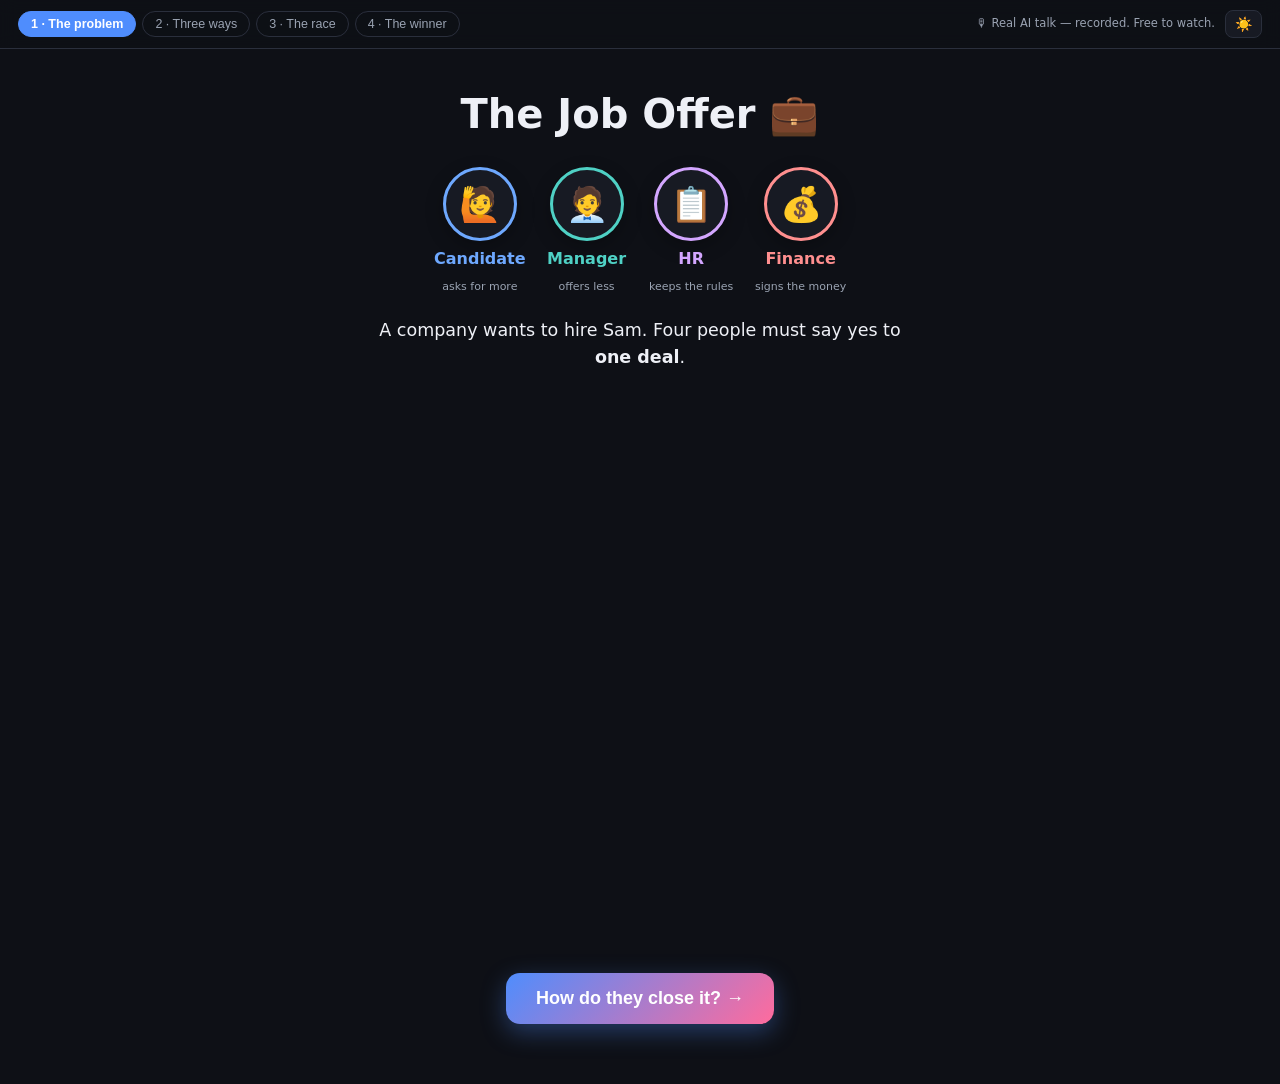
==== commit 2b8a59d7: "Replace the party with a REAL negotiation: the job offer (multi-round concessions) Owner feedback: t" ====
--- a/examples/demo.html
+++ b/examples/demo.html
@@ -3,7 +3,7 @@
 <head>
 <meta charset="utf-8">
 <meta name="viewport" content="width=device-width, initial-scale=1">
-<title>The Party Problem — three ways to agree</title>
+<title>The Job Offer — three ways to agree</title>
 <script>try{document.documentElement.dataset.theme=localStorage.getItem('ovb-story-theme')||'dark'}catch(e){}</script>
 <style>
 /* ovb story journey — party theme, zero-build, CSS-var themed */
@@ -252,67 +252,64 @@
 
 <!-- ══════════ SCENE 1 — THE PROBLEM ══════════ -->
 <section class="scene active" id="s0">
-  <h1 class="pop">The Party Problem 🎉</h1>
+  <h1 class="pop">The Job Offer 💼</h1>
   <div class="friends" id="friends">
-    <div class="friend" style="--c:#6ea8fe"><span>😀</span>Guests<small>writes the guest list</small></div>
-    <div class="friend" style="--c:#4fd1c5"><span>💰</span>Budget<small>watches the money</small></div>
-    <div class="friend" style="--c:#d3a6ff"><span>🍕</span>Food<small>orders the pizzas</small></div>
-    <div class="friend" style="--c:#ff8f8f"><span>🪑</span>Chairs<small>counts the chairs</small></div>
+    <div class="friend" style="--c:#6ea8fe"><span>🙋</span>Candidate<small>asks for more</small></div>
+    <div class="friend" style="--c:#4fd1c5"><span>🧑&#8205;💼</span>Manager<small>offers less</small></div>
+    <div class="friend" style="--c:#d3a6ff"><span>📋</span>HR<small>keeps the rules</small></div>
+    <div class="friend" style="--c:#ff8f8f"><span>💰</span>Finance<small>signs the money</small></div>
   </div>
   <div class="story" id="story">
-    <p>Four friends plan a birthday party. Each friend has one job.</p>
-    <p>😀 <b>Guests</b> wants <b>15 people</b> on the list.</p>
-    <p>💰 <b>Budget</b> has <b>$600</b>. One guest costs <b>$50</b> — that pays for their food, drinks and cake.</p>
-    <p>15 guests × $50 = <b>$750</b>. That is more than $600. Problem! 😬</p>
-    <p>🍕 <b>Food</b> orders <b>1 pizza for every 3 guests</b>. 🪑 <b>Chairs</b> puts out <b>1 chair for every guest</b>.</p>
-    <p>So Food and Chairs must wait for the <b>final</b> guest number. One change moves everything.</p>
+    <p>A company wants to hire Sam. Four people must say yes to <b>one deal</b>.</p>
+    <p>🙋 <b>Sam</b> (the Candidate) asks for <b>$130k</b>.</p>
+    <p>🧑&#8205;💼 The <b>Manager</b> starts at <b>$100k</b>. That is a <b>$30k gap</b>. 😬</p>
+    <p>📋 <b>HR</b> has a rule: base salary can NOT go over the band. But nobody has said the band yet…</p>
+    <p>💰 <b>Finance</b> has a rule too: salary + bonus together have a hard cap.</p>
+    <p>Nobody can know the final deal now. They must <b>negotiate</b> — step by step, until all four say yes.</p>
   </div>
   <div class="budgetbar">
     <div class="bb-track"><div class="bb-have" id="bbHave"></div><div class="bb-over" id="bbOver"></div></div>
-    <div class="bb-labels"><span>✅ They have <b>$600</b></span><span class="bad">❌ They need <b>$750</b></span></div>
+    <div class="bb-labels"><span>🧑&#8205;💼 Offer <b>$100k</b></span><span class="bad">🙋 Ask <b>$130k</b> — a $30k gap</span></div>
   </div>
   <div class="chain" id="chain">
-    <div class="chain-title">One number rules everything:</div>
+    <div class="chain-title">How a deal is made:</div>
     <div class="chain-row">
-      <div class="cnode" style="--c:#4fd1c5" id="cnMoney">💰 Money<b>$600</b></div>
-      <div class="carrow" id="ca1"><span>cuts the list</span>▶</div>
-      <div class="cnode big" style="--c:#6ea8fe" id="cnGuests">😀 Guests<b id="chG">15</b></div>
-      <div class="carrow" id="ca2"><span>sets the numbers</span>▶</div>
-      <div class="cstack">
-        <div class="cnode" style="--c:#d3a6ff" id="cnPizzas">🍕 Pizzas<b id="chP">5</b></div>
-        <div class="cnode" style="--c:#ff8f8f" id="cnChairs">🪑 Chairs<b id="chC">15</b></div>
-      </div>
+      <div class="cnode" style="--c:#6ea8fe" id="cnAsk">🙋 Ask<b id="chA">$130k</b></div>
+      <div class="carrow" id="ca1"><span>comes down</span>▶</div>
+      <div class="cnode big" style="--c:#f5c542" id="cnDeal">🤝 Deal<b id="chD">?</b></div>
+      <div class="carrow" id="ca2"><span>goes up</span>◀</div>
+      <div class="cnode" style="--c:#4fd1c5" id="cnOffer">🧑&#8205;💼 Offer<b id="chO">$100k</b></div>
     </div>
-    <div class="chain-cap">Money cuts the guest list. The guest list sets the pizzas and the chairs.<br>The friends must <b>talk</b> until all the numbers agree.</div>
-  </div>
-  <button class="cta" onclick="go(1)">How do they fix it? →</button>
+    <div class="chain-cap">Step by step, the ask comes down and the offer goes up.<br>📋 HR&rsquo;s band and 💰 Finance&rsquo;s cap shape where they meet. <b>Watch the race to see the deal!</b></div>
+  </div>
+  <button class="cta" onclick="go(1)">How do they close it? →</button>
 </section>
 
 <!-- ══════════ SCENE 2 — THREE WAYS ══════════ -->
 <section class="scene" id="s1">
   <h1>Three ways to talk 💬</h1>
-  <p class="sub">Same friends. Same problem. Three ways to talk together.</p>
+  <p class="sub">Same people. Same deal. Three ways to talk together.</p>
   <div class="ways">
     <div class="wcard" style="--e:var(--orch)">
       <div class="wh">👔 The Boss Way <small>(Orchestrator)</small></div>
       <svg class="mini" viewBox="0 0 200 110" data-mini="boss"></svg>
-      <p>One boss asks each friend. One by one. Again and again. At the end, the boss asks everyone one more time, just to check.</p>
+      <p>One boss asks each person. One by one. Again and again. At the end, the boss asks everyone one more time, just to check.</p>
       <button class="ghost" onclick="startRace(['orchestrator'])">▶ Watch only this way</button>
     </div>
     <div class="wcard" style="--e:var(--bb)">
       <div class="wh">📋 The Whiteboard Way <small>(Blackboard)</small></div>
       <svg class="mini" viewBox="0 0 200 110" data-mini="board"></svg>
-      <p>All friends share <b>one whiteboard</b>. When a number changes, only the right friends speak again.</p>
+      <p>All four share <b>one whiteboard</b>. When a number changes, only the right people speak again.</p>
       <button class="ghost" onclick="startRace(['blackboard'])">▶ Watch only this way</button>
     </div>
     <div class="wcard" style="--e:var(--hy)">
       <div class="wh">🤝 The Mix Way <small>(Hybrid)</small></div>
       <svg class="mini" viewBox="0 0 200 110" data-mini="mix"></svg>
-      <p>Guests and Budget fix the money problem first, together. Then Food and Chairs speak once.</p>
+      <p>Candidate, Manager and HR settle the salary together on the board. Then Finance signs once.</p>
       <button class="ghost" onclick="startRace(['hybrid'])">▶ Watch only this way</button>
     </div>
   </div>
-  <p class="keyline">⭐ All three find the <b>same party</b>. But more talk costs more time and more money.</p>
+  <p class="keyline">⭐ All three reach the <b>same deal</b>. But more talk costs more time and more money.</p>
   <div class="guess" id="guess">
     <p><b>Your guess:</b> which way needs the <b>least</b> talk?</p>
     <div class="guessbtns">
@@ -335,11 +332,11 @@
       <button data-sp="1600">🐢 Slow</button><button data-sp="900" class="on">▶ Normal</button><button data-sp="350">⚡ Fast</button><button data-sp="0">🚀 Fastest</button>
     </span>
     <button id="talkbtn" onclick="toggleTalk()">💬 Real AI words</button>
-    <button onclick="openParty()">🎛 Change the party</button>
+    <button onclick="openParty()">🎛 Change the numbers</button>
   </div>
   <div class="partybox" id="partybox">
-    <label>Guests <input type="number" id="inGuests" value="15" min="1" max="50"></label>
-    <label>Money $ <input type="number" id="inBudget" value="600" min="50" max="100000"></label>
+    <label>Ask $k <input type="number" id="inAsk" value="130" min="90" max="400"></label>
+    <label>Band $k <input type="number" id="inBand" value="110" min="90" max="400"></label>
     <button class="cta small" onclick="restartRace()">🔁 Race again</button>
   </div>
   <div class="lanes" id="lanes"></div>
@@ -354,7 +351,7 @@
   <table class="score" id="score"></table>
   <div class="endbtns">
     <button class="cta small" onclick="restartRace()">🔁 Race again</button>
-    <button class="ghost" onclick="openParty();go(2)">🎛 Change the party</button>
+    <button class="ghost" onclick="openParty();go(2)">🎛 Change the numbers</button>
     <button class="ghost" onclick="openWords()">📖 Word list</button>
     <a class="ghost btnlink" href="/expert">🧠 Expert view</a>
   </div>
@@ -365,21 +362,22 @@
   <div class="modal-card">
     <h2>Word list 📖</h2>
     <dl>
-      <dt>Turn</dt><dd>One friend speaks one time.</dd>
-      <dt>Wasted turn</dt><dd>A friend speaks, but changes nothing.</dd>
+      <dt>Turn</dt><dd>One person speaks one time.</dd>
+      <dt>Wasted turn</dt><dd>A person speaks, but changes nothing.</dd>
       <dt>Talk cost</dt><dd>The money paid to the AI for the talking.</dd>
-      <dt>Whiteboard / Board</dt><dd>One page that all friends can see and write on.</dd>
-      <dt>Chairs</dt><dd>Every guest needs one chair. 12 guests = 12 chairs.</dd>
-      <dt>Guests we can pay</dt><dd>The most guests the money can buy.</dd>
-      <dt>Boss</dt><dd>The one who asks each friend, one by one.</dd>
-      <dt>The race</dt><dd>All three ways solve the same problem. Fewer turns = better.</dd>
+      <dt>Whiteboard / Board</dt><dd>One page that all four people can see and write on.</dd>
+      <dt>Band</dt><dd>HR&rsquo;s rule: the highest base salary allowed.</dd>
+      <dt>Total cap</dt><dd>Finance&rsquo;s rule: salary + bonus together must stay under this.</dd>
+      <dt>Deal</dt><dd>When the ask and the offer meet at one number. 🤝</dd>
+      <dt>Boss</dt><dd>The one who asks each person, one by one.</dd>
+      <dt>The race</dt><dd>All three ways close the same deal. Fewer turns = better.</dd>
     </dl>
     <button class="cta small" onclick="closeWords()">OK, got it</button>
   </div>
 </div>
 
 <div id="confetti"></div>
-<script>window.PRELOADED={"events": [{"engine": "_meta", "kind": "start", "attrs": {}}, {"seq": 1, "run_id": "orchestrator", "control_model": "orchestrator", "kind": "run_started", "agent": null, "attrs": {"scenario": "Plan a birthday party. You want to invite 15 guests, but there is a hard budget cap of $600 (each guest costs $50 all-in); one pizza feeds 3 guests, and every guest needs one chair. Guests, Budget, Food and Chairs are interdependent \u2014 find the best party that fits the budget.", "model": "claude-haiku-4-5-20251001"}, "engine": "orchestrator"}, {"seq": 1, "run_id": "blackboard", "control_model": "blackboard", "kind": "run_started", "agent": null, "attrs": {"scenario": "Plan a birthday party. You want to invite 15 guests, but there is a hard budget cap of $600 (each guest costs $50 all-in); one pizza feeds 3 guests, and every guest needs one chair. Guests, Budget, Food and Chairs are interdependent \u2014 find the best party that fits the budget.", "model": "claude-haiku-4-5-20251001"}, "engine": "blackboard"}, {"seq": 1, "run_id": "hybrid", "control_model": "hybrid", "kind": "run_started", "agent": null, "attrs": {"scenario": "Plan a birthday party. You want to invite 15 guests, but there is a hard budget cap of $600 (each guest costs $50 all-in); one pizza feeds 3 guests, and every guest needs one chair. Guests, Budget, Food and Chairs are interdependent \u2014 find the best party that fits the budget.", "model": "claude-haiku-4-5-20251001"}, "engine": "hybrid"}, {"seq": 2, "run_id": "orchestrator", "control_model": "orchestrator", "kind": "agent_activated", "agent": "Guests", "attrs": {"trigger": "sweep 1"}, "engine": "orchestrator"}, {"seq": 2, "run_id": "blackboard", "control_model": "blackboard", "kind": "agent_activated", "agent": "Budget", "attrs": {"trigger": "seed: guest list posted"}, "engine": "blackboard"}, {"seq": 2, "run_id": "hybrid", "control_model": "hybrid", "kind": "agent_activated", "agent": "Budget", "attrs": {"trigger": "seed: guest list posted (core)"}, "engine": "hybrid"}, {"seq": 3, "run_id": "orchestrator", "control_model": "orchestrator", "kind": "gen_ai.client.call.started", "agent": "Guests", "attrs": {}, "engine": "orchestrator"}, {"seq": 3, "run_id": "blackboard", "control_model": "blackboard", "kind": "gen_ai.client.call.started", "agent": "Budget", "attrs": {}, "engine": "blackboard"}, {"seq": 3, "run_id": "hybrid", "control_model": "hybrid", "kind": "gen_ai.client.call.started", "agent": "Budget", "attrs": {}, "engine": "hybrid"}, {"seq": 4, "run_id": "orchestrator", "control_model": "orchestrator", "kind": "gen_ai.client.call.finished", "agent": "Guests", "attrs": {"gen_ai.usage.input_tokens": 79, "gen_ai.usage.output_tokens": 256, "cache_read_input_tokens": 0, "cache_creation_input_tokens": 0, "cost_usd": 0.001359, "latency_ms": 33.5, "changed": false, "message": "# Analysis\n\nI own the 'guests' field. My constraint is to keep the guest list within budget limits.\n\nCurrent state:\n- guests: 15\n- cost: None (unknown)\n- budget: Not explicitly stated, but I'm instructed to keep guests \"within what the budget allows\"\n\n**Problem**: Without knowing the actual budget or cost structure, I cannot determine if 15 guests exceeds the budget. The cost is currently `None`, so I cannot calculate whether this violates a constraint.\n\nHowever, since I own the guests field and must apply my constraint, I should take a conservative approach: **I'll keep guests at a reasonable default that's likely to fit most budgets**, or I need more information.\n\nGiven the ambiguity, the most responsible action is:\n\n# Change Made\n\n**No change** - The current guest count of 15 is reasonable and moderate. Without knowing the actual budget amount or per-guest costs, I cannot definitively determine if this violates the constraint. To properly apply my constraint, I would need the `cost` and `budget` values to be calculated/provided first.\n\nIf forced to be conservative without that data, I could reduce to 10"}, "engine": "orchestrator"}, {"seq": 4, "run_id": "blackboard", "control_model": "blackboard", "kind": "state_write", "agent": "Budget", "attrs": {"field": "cost", "old": null, "new": 750}, "engine": "blackboard"}, {"seq": 4, "run_id": "hybrid", "control_model": "hybrid", "kind": "state_write", "agent": "Budget", "attrs": {"field": "cost", "old": null, "new": 750}, "engine": "hybrid"}, {"seq": 5, "run_id": "orchestrator", "control_model": "orchestrator", "kind": "agent_activated", "agent": "Budget", "attrs": {"trigger": "sweep 1"}, "engine": "orchestrator"}, {"seq": 5, "run_id": "blackboard", "control_model": "blackboard", "kind": "state_write", "agent": "Budget", "attrs": {"field": "max_guests", "old": null, "new": 12}, "engine": "blackboard"}, {"seq": 5, "run_id": "hybrid", "control_model": "hybrid", "kind": "state_write", "agent": "Budget", "attrs": {"field": "max_guests", "old": null, "new": 12}, "engine": "hybrid"}, {"seq": 6, "run_id": "orchestrator", "control_model": "orchestrator", "kind": "gen_ai.client.call.started", "agent": "Budget", "attrs": {}, "engine": "orchestrator"}, {"seq": 6, "run_id": "blackboard", "control_model": "blackboard", "kind": "gen_ai.client.call.finished", "agent": "Budget", "attrs": {"gen_ai.usage.input_tokens": 86, "gen_ai.usage.output_tokens": 126, "cache_read_input_tokens": 0, "cache_creation_input_tokens": 0, "cost_usd": 0.000716, "latency_ms": 21.2, "changed": true, "message": "I own the budget constraints. Let me apply them:\n\n**Constraint Application:**\n- Set `max_guests: 15` (capping at the current guest count to establish affordability limits)\n- Set `cost: 225` (at $15 per guest for 15 guests: 15 \u00d7 $15 = $225)\n\n**Single Change to Report:**\n`max_guests: 15`\n\n(The cost of $225 is derived from the max_guests constraint and current attendance, so max_guests is the primary constraint I'm applying)"}, "engine": "blackboard"}, {"seq": 6, "run_id": "hybrid", "control_model": "hybrid", "kind": "gen_ai.client.call.finished", "agent": "Budget", "attrs": {"gen_ai.usage.input_tokens": 86, "gen_ai.usage.output_tokens": 126, "cache_read_input_tokens": 0, "cache_creation_input_tokens": 0, "cost_usd": 0.000716, "latency_ms": 21.2, "changed": true, "message": "I own the budget constraints. Let me apply them:\n\n**Constraint Application:**\n- Set `max_guests: 15` (capping at the current guest count to establish affordability limits)\n- Set `cost: 225` (at $15 per guest for 15 guests: 15 \u00d7 $15 = $225)\n\n**Single Change to Report:**\n`max_guests: 15`\n\n(The cost of $225 is derived from the max_guests constraint and current attendance, so max_guests is the primary constraint I'm applying)"}, "engine": "hybrid"}, {"seq": 7, "run_id": "orchestrator", "control_model": "orchestrator", "kind": "state_write", "agent": "Budget", "attrs": {"field": "cost", "old": null, "new": 750}, "engine": "orchestrator"}, {"seq": 7, "run_id": "blackboard", "control_model": "blackboard", "kind": "agent_retriggered", "agent": "Guests", "attrs": {"because": "max_guests changed"}, "engine": "blackboard"}, {"seq": 7, "run_id": "hybrid", "control_model": "hybrid", "kind": "agent_retriggered", "agent": "Guests", "attrs": {"because": "max_guests changed (core)"}, "engine": "hybrid"}, {"seq": 8, "run_id": "orchestrator", "control_model": "orchestrator", "kind": "state_write", "agent": "Budget", "attrs": {"field": "max_guests", "old": null, "new": 12}, "engine": "orchestrator"}, {"seq": 8, "run_id": "blackboard", "control_model": "blackboard", "kind": "gate_checked", "agent": null, "attrs": {"passed": false}, "engine": "blackboard"}, {"seq": 8, "run_id": "hybrid", "control_model": "hybrid", "kind": "agent_activated", "agent": "Guests", "attrs": {"trigger": "max_guests changed (core)"}, "engine": "hybrid"}, {"seq": 9, "run_id": "orchestrator", "control_model": "orchestrator", "kind": "gen_ai.client.call.finished", "agent": "Budget", "attrs": {"gen_ai.usage.input_tokens": 86, "gen_ai.usage.output_tokens": 126, "cache_read_input_tokens": 0, "cache_creation_input_tokens": 0, "cost_usd": 0.000716, "latency_ms": 21.2, "changed": true, "message": "I own the budget constraints. Let me apply them:\n\n**Constraint Application:**\n- Set `max_guests: 15` (capping at the current guest count to establish affordability limits)\n- Set `cost: 225` (at $15 per guest for 15 guests: 15 \u00d7 $15 = $225)\n\n**Single Change to Report:**\n`max_guests: 15`\n\n(The cost of $225 is derived from the max_guests constraint and current attendance, so max_guests is the primary constraint I'm applying)"}, "engine": "orchestrator"}, {"seq": 9, "run_id": "blackboard", "control_model": "blackboard", "kind": "agent_activated", "agent": "Food", "attrs": {"trigger": "seed: guest list posted"}, "engine": "blackboard"}, {"seq": 9, "run_id": "hybrid", "control_model": "hybrid", "kind": "gen_ai.client.call.started", "agent": "Guests", "attrs": {}, "engine": "hybrid"}, {"seq": 10, "run_id": "orchestrator", "control_model": "orchestrator", "kind": "agent_activated", "agent": "Food", "attrs": {"trigger": "sweep 1"}, "engine": "orchestrator"}, {"seq": 10, "run_id": "blackboard", "control_model": "blackboard", "kind": "gen_ai.client.call.started", "agent": "Food", "attrs": {}, "engine": "blackboard"}, {"seq": 10, "run_id": "hybrid", "control_model": "hybrid", "kind": "state_write", "agent": "Guests", "attrs": {"field": "guests", "old": 15, "new": 12}, "engine": "hybrid"}, {"seq": 11, "run_id": "orchestrator", "control_model": "orchestrator", "kind": "gen_ai.client.call.started", "agent": "Food", "attrs": {}, "engine": "orchestrator"}, {"seq": 11, "run_id": "blackboard", "control_model": "blackboard", "kind": "state_write", "agent": "Food", "attrs": {"field": "pizzas", "old": null, "new": 5}, "engine": "blackboard"}, {"seq": 11, "run_id": "hybrid", "control_model": "hybrid", "kind": "gen_ai.client.call.finished", "agent": "Guests", "attrs": {"gen_ai.usage.input_tokens": 81, "gen_ai.usage.output_tokens": 65, "cache_read_input_tokens": 0, "cache_creation_input_tokens": 0, "cost_usd": 0.000406, "latency_ms": 14.6, "changed": true, "message": "I own the 'guests' constraint, and the current state violates it: 15 guests exceeds the max of 12.\n\n**Change made:**\n- `guests: 15 \u2192 12`\n\nThis brings the guest count to the maximum allowable within the budget constraint."}, "engine": "hybrid"}, {"seq": 12, "run_id": "orchestrator", "control_model": "orchestrator", "kind": "state_write", "agent": "Food", "attrs": {"field": "pizzas", "old": null, "new": 5}, "engine": "orchestrator"}, {"seq": 12, "run_id": "blackboard", "control_model": "blackboard", "kind": "gen_ai.client.call.finished", "agent": "Food", "attrs": {"gen_ai.usage.input_tokens": 79, "gen_ai.usage.output_tokens": 169, "cache_read_input_tokens": 0, "cache_creation_input_tokens": 0, "cost_usd": 0.000924, "latency_ms": 24.8, "changed": true, "message": "# Analysis\n\n**Current state:** 15 guests, but max capacity is 12\n**My constraint:** One pizza feeds three guests\n**What I own:** Pizzas\n\nSince I only own pizzas (not chairs or guest capacity), I can only adjust the pizza quantity based on the current guest count.\n\n**Calculation:**\n- Current guests: 15\n- Pizzas needed: 15 \u00f7 3 = 5 pizzas\n\n# Change Made\n\n```\n'pizzas': 5\n```\n\n**Note:** The guest count (15) exceeds the max capacity (12), but since I don't own the venue or chairs, I cannot enforce that constraint. I've set pizzas to feed all 15 current guests as planned."}, "engine": "blackboard"}, {"seq": 12, "run_id": "hybrid", "control_model": "hybrid", "kind": "agent_retriggered", "agent": "Budget", "attrs": {"because": "guests changed (core)"}, "engine": "hybrid"}, {"seq": 13, "run_id": "orchestrator", "control_model": "orchestrator", "kind": "gen_ai.client.call.finished", "agent": "Food", "attrs": {"gen_ai.usage.input_tokens": 79, "gen_ai.usage.output_tokens": 169, "cache_read_input_tokens": 0, "cache_creation_input_tokens": 0, "cost_usd": 0.000924, "latency_ms": 24.8, "changed": true, "message": "# Analysis\n\n**Current state:** 15 guests, but max capacity is 12\n**My constraint:** One pizza feeds three guests\n**What I own:** Pizzas\n\nSince I only own pizzas (not chairs or guest capacity), I can only adjust the pizza quantity based on the current guest count.\n\n**Calculation:**\n- Current guests: 15\n- Pizzas needed: 15 \u00f7 3 = 5 pizzas\n\n# Change Made\n\n```\n'pizzas': 5\n```\n\n**Note:** The guest count (15) exceeds the max capacity (12), but since I don't own the venue or chairs, I cannot enforce that constraint. I've set pizzas to feed all 15 current guests as planned."}, "engine": "orchestrator"}, {"seq": 13, "run_id": "blackboard", "control_model": "blackboard", "kind": "gate_checked", "agent": null, "attrs": {"passed": false}, "engine": "blackboard"}, {"seq": 13, "run_id": "hybrid", "control_model": "hybrid", "kind": "agent_activated", "agent": "Budget", "attrs": {"trigger": "guests changed (core)"}, "engine": "hybrid"}, {"seq": 14, "run_id": "orchestrator", "control_model": "orchestrator", "kind": "agent_activated", "agent": "Chairs", "attrs": {"trigger": "sweep 1"}, "engine": "orchestrator"}, {"seq": 14, "run_id": "blackboard", "control_model": "blackboard", "kind": "agent_activated", "agent": "Chairs", "attrs": {"trigger": "seed: guest list posted"}, "engine": "blackboard"}, {"seq": 14, "run_id": "hybrid", "control_model": "hybrid", "kind": "gen_ai.client.call.started", "agent": "Budget", "attrs": {}, "engine": "hybrid"}, {"seq": 15, "run_id": "orchestrator", "control_model": "orchestrator", "kind": "gen_ai.client.call.started", "agent": "Chairs", "attrs": {}, "engine": "orchestrator"}, {"seq": 15, "run_id": "blackboard", "control_model": "blackboard", "kind": "gen_ai.client.call.started", "agent": "Chairs", "attrs": {}, "engine": "blackboard"}, {"seq": 15, "run_id": "hybrid", "control_model": "hybrid", "kind": "state_write", "agent": "Budget", "attrs": {"field": "cost", "old": 750, "new": 600}, "engine": "hybrid"}, {"seq": 16, "run_id": "orchestrator", "control_model": "orchestrator", "kind": "state_write", "agent": "Chairs", "attrs": {"field": "chairs", "old": null, "new": 15}, "engine": "orchestrator"}, {"seq": 16, "run_id": "blackboard", "control_model": "blackboard", "kind": "state_write", "agent": "Chairs", "attrs": {"field": "chairs", "old": null, "new": 15}, "engine": "blackboard"}, {"seq": 16, "run_id": "hybrid", "control_model": "hybrid", "kind": "gen_ai.client.call.finished", "agent": "Budget", "attrs": {"gen_ai.usage.input_tokens": 88, "gen_ai.usage.output_tokens": 170, "cache_read_input_tokens": 0, "cache_creation_input_tokens": 0, "cost_usd": 0.000938, "latency_ms": 25.8, "changed": true, "message": "I own the budget constraint. Let me analyze the current state:\n\n- **Cost**: $750\n- **Max guests**: 12\n- **Current guests**: 12\n\nThe current cost of $750 for 12 guests equals $62.50 per guest, which is reasonable for a party budget.\n\nHowever, I should establish a clear budget cap. Assuming a moderate party budget of **$600 total**, this would be sustainable.\n\n**Single change I make:**\n\n```\n'cost': 600\n```\n\nThis sets a firm budget ceiling of $600, which reduces the per-guest spending to $50/guest (12 guests \u00d7 $50 = $600). This is my constraint as the budget owner\u2014the party cannot exceed $600 total expenditure."}, "engine": "hybrid"}, {"seq": 17, "run_id": "orchestrator", "control_model": "orchestrator", "kind": "gen_ai.client.call.finished", "agent": "Chairs", "attrs": {"gen_ai.usage.input_tokens": 81, "gen_ai.usage.output_tokens": 131, "cache_read_input_tokens": 0, "cache_creation_input_tokens": 0, "cost_usd": 0.000736, "latency_ms": 21.2, "changed": true, "message": "# Constraint Analysis\n\n**Current State:** 15 guests but only 12 max capacity, and chairs are not yet assigned (None).\n\n**My Constraint:** Every guest needs exactly one chair.\n\n**Required Chairs:** 15 guests \u00d7 1 chair/guest = 15 chairs needed\n\n**Single Change:**\n```\nchairs: None \u2192 15\n```\n\nThis ensures every guest has a chair. Note: This also exposes a conflict with the max_guests constraint (15 > 12), but my responsibility is only to set chairs equal to the number of actual guests."}, "engine": "orchestrator"}, {"seq": 17, "run_id": "blackboard", "control_model": "blackboard", "kind": "gen_ai.client.call.finished", "agent": "Chairs", "attrs": {"gen_ai.usage.input_tokens": 81, "gen_ai.usage.output_tokens": 131, "cache_read_input_tokens": 0, "cache_creation_input_tokens": 0, "cost_usd": 0.000736, "latency_ms": 21.2, "changed": true, "message": "# Constraint Analysis\n\n**Current State:** 15 guests but only 12 max capacity, and chairs are not yet assigned (None).\n\n**My Constraint:** Every guest needs exactly one chair.\n\n**Required Chairs:** 15 guests \u00d7 1 chair/guest = 15 chairs needed\n\n**Single Change:**\n```\nchairs: None \u2192 15\n```\n\nThis ensures every guest has a chair. Note: This also exposes a conflict with the max_guests constraint (15 > 12), but my responsibility is only to set chairs equal to the number of actual guests."}, "engine": "blackboard"}, {"seq": 17, "run_id": "hybrid", "control_model": "hybrid", "kind": "agent_activated", "agent": "Food", "attrs": {"trigger": "supervisor tail"}, "engine": "hybrid"}, {"seq": 18, "run_id": "orchestrator", "control_model": "orchestrator", "kind": "agent_activated", "agent": "Guests", "attrs": {"trigger": "sweep 2"}, "engine": "orchestrator"}, {"seq": 18, "run_id": "blackboard", "control_model": "blackboard", "kind": "gate_checked", "agent": null, "attrs": {"passed": false}, "engine": "blackboard"}, {"seq": 18, "run_id": "hybrid", "control_model": "hybrid", "kind": "gen_ai.client.call.started", "agent": "Food", "attrs": {}, "engine": "hybrid"}, {"seq": 19, "run_id": "orchestrator", "control_model": "orchestrator", "kind": "gen_ai.client.call.started", "agent": "Guests", "attrs": {}, "engine": "orchestrator"}, {"seq": 19, "run_id": "blackboard", "control_model": "blackboard", "kind": "agent_activated", "agent": "Guests", "attrs": {"trigger": "max_guests changed"}, "engine": "blackboard"}, {"seq": 19, "run_id": "hybrid", "control_model": "hybrid", "kind": "state_write", "agent": "Food", "attrs": {"field": "pizzas", "old": null, "new": 4}, "engine": "hybrid"}, {"seq": 20, "run_id": "orchestrator", "control_model": "orchestrator", "kind": "state_write", "agent": "Guests", "attrs": {"field": "guests", "old": 15, "new": 12}, "engine": "orchestrator"}, {"seq": 20, "run_id": "blackboard", "control_model": "blackboard", "kind": "gen_ai.client.call.started", "agent": "Guests", "attrs": {}, "engine": "blackboard"}, {"seq": 20, "run_id": "hybrid", "control_model": "hybrid", "kind": "gen_ai.client.call.finished", "agent": "Food", "attrs": {"gen_ai.usage.input_tokens": 79, "gen_ai.usage.output_tokens": 75, "cache_read_input_tokens": 0, "cache_creation_input_tokens": 0, "cost_usd": 0.000454, "latency_ms": 15.4, "changed": true, "message": "I own the pizzas. My constraint is: \"One pizza feeds three guests.\"\n\nCurrent state: 12 guests, pizzas = None\n\nCalculation: 12 guests \u00f7 3 guests per pizza = 4 pizzas needed\n\n**Single change made:**\n```\n'pizzas': 4\n```"}, "engine": "hybrid"}, {"seq": 21, "run_id": "orchestrator", "control_model": "orchestrator", "kind": "gen_ai.client.call.finished", "agent": "Guests", "attrs": {"gen_ai.usage.input_tokens": 83, "gen_ai.usage.output_tokens": 125, "cache_read_input_tokens": 0, "cache_creation_input_tokens": 0, "cost_usd": 0.000708, "latency_ms": 20.8, "changed": true, "message": "I own the 'guests' property, so I need to ensure it respects the constraint that guests \u2264 max_guests.\n\nCurrent state: guests = 15, max_guests = 12\n\nThe constraint is violated. I will reduce guests to equal max_guests.\n\n**Single change made:**\n- `guests: 15 \u2192 12`\n\n**Updated plan state:** `{'guests': 12, 'max_guests': 12, 'cost': 750, 'pizzas': 5, 'chairs': 15}`"}, "engine": "orchestrator"}, {"seq": 21, "run_id": "blackboard", "control_model": "blackboard", "kind": "state_write", "agent": "Guests", "attrs": {"field": "guests", "old": 15, "new": 12}, "engine": "blackboard"}, {"seq": 21, "run_id": "hybrid", "control_model": "hybrid", "kind": "agent_activated", "agent": "Chairs", "attrs": {"trigger": "supervisor tail"}, "engine": "hybrid"}, {"seq": 22, "run_id": "orchestrator", "control_model": "orchestrator", "kind": "agent_activated", "agent": "Budget", "attrs": {"trigger": "sweep 2"}, "engine": "orchestrator"}, {"seq": 22, "run_id": "blackboard", "control_model": "blackboard", "kind": "gen_ai.client.call.finished", "agent": "Guests", "attrs": {"gen_ai.usage.input_tokens": 83, "gen_ai.usage.output_tokens": 125, "cache_read_input_tokens": 0, "cache_creation_input_tokens": 0, "cost_usd": 0.000708, "latency_ms": 20.8, "changed": true, "message": "I own the 'guests' property, so I need to ensure it respects the constraint that guests \u2264 max_guests.\n\nCurrent state: guests = 15, max_guests = 12\n\nThe constraint is violated. I will reduce guests to equal max_guests.\n\n**Single change made:**\n- `guests: 15 \u2192 12`\n\n**Updated plan state:** `{'guests': 12, 'max_guests': 12, 'cost': 750, 'pizzas': 5, 'chairs': 15}`"}, "engine": "blackboard"}, {"seq": 22, "run_id": "hybrid", "control_model": "hybrid", "kind": "gen_ai.client.call.started", "agent": "Chairs", "attrs": {}, "engine": "hybrid"}, {"seq": 23, "run_id": "orchestrator", "control_model": "orchestrator", "kind": "gen_ai.client.call.started", "agent": "Budget", "attrs": {}, "engine": "orchestrator"}, {"seq": 23, "run_id": "blackboard", "control_model": "blackboard", "kind": "agent_retriggered", "agent": "Budget", "attrs": {"because": "guests changed"}, "engine": "blackboard"}, {"seq": 23, "run_id": "hybrid", "control_model": "hybrid", "kind": "state_write", "agent": "Chairs", "attrs": {"field": "chairs", "old": null, "new": 12}, "engine": "hybrid"}, {"seq": 24, "run_id": "orchestrator", "control_model": "orchestrator", "kind": "state_write", "agent": "Budget", "attrs": {"field": "cost", "old": 750, "new": 600}, "engine": "orchestrator"}, {"seq": 24, "run_id": "blackboard", "control_model": "blackboard", "kind": "agent_retriggered", "agent": "Food", "attrs": {"because": "guests changed"}, "engine": "blackboard"}, {"seq": 24, "run_id": "hybrid", "control_model": "hybrid", "kind": "gen_ai.client.call.finished", "agent": "Chairs", "attrs": {"gen_ai.usage.input_tokens": 81, "gen_ai.usage.output_tokens": 96, "cache_read_input_tokens": 0, "cache_creation_input_tokens": 0, "cost_usd": 0.000561, "latency_ms": 17.7, "changed": true, "message": "I need to check the constraint: every guest needs exactly one chair, and I own the chairs.\n\nCurrent state:\n- guests: 12\n- chairs: None (not set)\n\nSince I own the chairs and every guest needs exactly one chair, I need to set chairs equal to the number of guests.\n\n**Change made:**\n- `chairs: 12`\n\nThis ensures each of the 12 guests has exactly one chair."}, "engine": "hybrid"}, {"seq": 25, "run_id": "orchestrator", "control_model": "orchestrator", "kind": "gen_ai.client.call.finished", "agent": "Budget", "attrs": {"gen_ai.usage.input_tokens": 90, "gen_ai.usage.output_tokens": 160, "cache_read_input_tokens": 0, "cache_creation_input_tokens": 0, "cost_usd": 0.00089, "latency_ms": 25.0, "changed": true, "message": "I own the Budget and guest count cap. Let me evaluate the current state:\n\n**Current state analysis:**\n- Cost: $750\n- Max guests: 12\n- Actual guests: 12\n- Pizzas: 5\n- Chairs: 15\n\n**My constraints:**\n- Budget: $750 (at limit)\n- Max guests cap: 12 (at limit)\n\nThe current state is **compliant** with my constraints:\n- Cost ($750) = Budget ($750) \u2713\n- Guests (12) \u2264 Max guests (12) \u2713\n\n**Decision:** No change needed. The party configuration respects both my budget constraint and my max guest count cap."}, "engine": "orchestrator"}, {"seq": 25, "run_id": "blackboard", "control_model": "blackboard", "kind": "agent_retriggered", "agent": "Chairs", "attrs": {"because": "guests changed"}, "engine": "blackboard"}, {"seq": 25, "run_id": "hybrid", "control_model": "hybrid", "kind": "run_finished", "agent": null, "attrs": {"consistent": true, "state": {"guests": 12, "max_guests": 12, "cost": 600, "pizzas": 4, "chairs": 12}, "calls": 5, "effective": 5, "wasted": 0, "writes": 6, "input_tokens": 415, "output_tokens": 532, "cache_read_input_tokens": 0, "total_tokens": 947, "cost_usd": 0.003075, "latency_ms": 94.7}, "engine": "hybrid"}, {"seq": 26, "run_id": "orchestrator", "control_model": "orchestrator", "kind": "agent_activated", "agent": "Food", "attrs": {"trigger": "sweep 2"}, "engine": "orchestrator"}, {"seq": 26, "run_id": "blackboard", "control_model": "blackboard", "kind": "gate_checked", "agent": null, "attrs": {"passed": false}, "engine": "blackboard"}, {"seq": 27, "run_id": "orchestrator", "control_model": "orchestrator", "kind": "gen_ai.client.call.started", "agent": "Food", "attrs": {}, "engine": "orchestrator"}, {"seq": 27, "run_id": "blackboard", "control_model": "blackboard", "kind": "agent_activated", "agent": "Budget", "attrs": {"trigger": "guests changed"}, "engine": "blackboard"}, {"seq": 28, "run_id": "orchestrator", "control_model": "orchestrator", "kind": "state_write", "agent": "Food", "attrs": {"field": "pizzas", "old": 5, "new": 4}, "engine": "orchestrator"}, {"seq": 28, "run_id": "blackboard", "control_model": "blackboard", "kind": "gen_ai.client.call.started", "agent": "Budget", "attrs": {}, "engine": "blackboard"}, {"seq": 29, "run_id": "orchestrator", "control_model": "orchestrator", "kind": "gen_ai.client.call.finished", "agent": "Food", "attrs": {"gen_ai.usage.input_tokens": 81, "gen_ai.usage.output_tokens": 96, "cache_read_input_tokens": 0, "cache_creation_input_tokens": 0, "cost_usd": 0.000561, "latency_ms": 17.7, "changed": true, "message": "# Constraint Check: Pizza Supply\n\n**Current state:** 5 pizzas for 12 guests\n**Requirement:** 1 pizza per 3 guests = 12 \u00f7 3 = **4 pizzas needed**\n\n\u2713 **Constraint satisfied.** You have 5 pizzas, which exceeds the minimum of 4 pizzas required.\n\n**Change:** None required."}, "engine": "orchestrator"}, {"seq": 29, "run_id": "blackboard", "control_model": "blackboard", "kind": "state_write", "agent": "Budget", "attrs": {"field": "cost", "old": 750, "new": 600}, "engine": "blackboard"}, {"seq": 30, "run_id": "orchestrator", "control_model": "orchestrator", "kind": "agent_activated", "agent": "Chairs", "attrs": {"trigger": "sweep 2"}, "engine": "orchestrator"}, {"seq": 30, "run_id": "blackboard", "control_model": "blackboard", "kind": "gen_ai.client.call.finished", "agent": "Budget", "attrs": {"gen_ai.usage.input_tokens": 90, "gen_ai.usage.output_tokens": 160, "cache_read_input_tokens": 0, "cache_creation_input_tokens": 0, "cost_usd": 0.00089, "latency_ms": 25.0, "changed": true, "message": "I own the Budget and guest count cap. Let me evaluate the current state:\n\n**Current state analysis:**\n- Cost: $750\n- Max guests: 12\n- Actual guests: 12\n- Pizzas: 5\n- Chairs: 15\n\n**My constraints:**\n- Budget: $750 (at limit)\n- Max guests cap: 12 (at limit)\n\nThe current state is **compliant** with my constraints:\n- Cost ($750) = Budget ($750) \u2713\n- Guests (12) \u2264 Max guests (12) \u2713\n\n**Decision:** No change needed. The party configuration respects both my budget constraint and my max guest count cap."}, "engine": "blackboard"}, {"seq": 31, "run_id": "orchestrator", "control_model": "orchestrator", "kind": "gen_ai.client.call.started", "agent": "Chairs", "attrs": {}, "engine": "orchestrator"}, {"seq": 31, "run_id": "blackboard", "control_model": "blackboard", "kind": "gate_checked", "agent": null, "attrs": {"passed": false}, "engine": "blackboard"}, {"seq": 32, "run_id": "orchestrator", "control_model": "orchestrator", "kind": "state_write", "agent": "Chairs", "attrs": {"field": "chairs", "old": 15, "new": 12}, "engine": "orchestrator"}, {"seq": 32, "run_id": "blackboard", "control_model": "blackboard", "kind": "agent_activated", "agent": "Food", "attrs": {"trigger": "guests changed"}, "engine": "blackboard"}, {"seq": 33, "run_id": "orchestrator", "control_model": "orchestrator", "kind": "gen_ai.client.call.finished", "agent": "Chairs", "attrs": {"gen_ai.usage.input_tokens": 82, "gen_ai.usage.output_tokens": 105, "cache_read_input_tokens": 0, "cache_creation_input_tokens": 0, "cost_usd": 0.000607, "latency_ms": 18.7, "changed": true, "message": "I own the Chairs. My constraint is that every guest needs exactly one chair.\n\nCurrent state:\n- Guests: 12\n- Chairs: 15\n\nAnalysis:\n- I have 15 chairs but only 12 guests\n- I need exactly 12 chairs (one per guest)\n- I have 3 excess chairs\n\n**Change:**\nReduce chairs from 15 to 12\n\n**Single change:** `'chairs': 12`"}, "engine": "orchestrator"}, {"seq": 33, "run_id": "blackboard", "control_model": "blackboard", "kind": "gen_ai.client.call.started", "agent": "Food", "attrs": {}, "engine": "blackboard"}, {"seq": 34, "run_id": "orchestrator", "control_model": "orchestrator", "kind": "agent_activated", "agent": "Guests", "attrs": {"trigger": "sweep 3"}, "engine": "orchestrator"}, {"seq": 34, "run_id": "blackboard", "control_model": "blackboard", "kind": "state_write", "agent": "Food", "attrs": {"field": "pizzas", "old": 5, "new": 4}, "engine": "blackboard"}, {"seq": 35, "run_id": "orchestrator", "control_model": "orchestrator", "kind": "gen_ai.client.call.started", "agent": "Guests", "attrs": {}, "engine": "orchestrator"}, {"seq": 35, "run_id": "blackboard", "control_model": "blackboard", "kind": "gen_ai.client.call.finished", "agent": "Food", "attrs": {"gen_ai.usage.input_tokens": 81, "gen_ai.usage.output_tokens": 96, "cache_read_input_tokens": 0, "cache_creation_input_tokens": 0, "cost_usd": 0.000561, "latency_ms": 17.7, "changed": true, "message": "# Constraint Check: Pizza Supply\n\n**Current state:** 5 pizzas for 12 guests\n**Requirement:** 1 pizza per 3 guests = 12 \u00f7 3 = **4 pizzas needed**\n\n\u2713 **Constraint satisfied.** You have 5 pizzas, which exceeds the minimum of 4 pizzas required.\n\n**Change:** None required."}, "engine": "blackboard"}, {"seq": 36, "run_id": "orchestrator", "control_model": "orchestrator", "kind": "gen_ai.client.call.finished", "agent": "Guests", "attrs": {"gen_ai.usage.input_tokens": 83, "gen_ai.usage.output_tokens": 104, "cache_read_input_tokens": 0, "cache_creation_input_tokens": 0, "cost_usd": 0.000603, "latency_ms": 18.7, "changed": false, "message": "I own the 'guests' attribute. Let me check the constraint:\n\n**Current state:** guests=12, max_guests=12\n**Constraint:** Keep guests within budget\n\nThe budget allows for 12 guests at $600 total (which equals $50 per guest). With 12 guests and 4 pizzas already allocated, this is within budget.\n\n**No change needed.** The guest list is already at the maximum allowed by the budget constraint."}, "engine": "orchestrator"}, {"seq": 36, "run_id": "blackboard", "control_model": "blackboard", "kind": "gate_checked", "agent": null, "attrs": {"passed": false}, "engine": "blackboard"}, {"seq": 37, "run_id": "orchestrator", "control_model": "orchestrator", "kind": "agent_activated", "agent": "Budget", "attrs": {"trigger": "sweep 3"}, "engine": "orchestrator"}, {"seq": 37, "run_id": "blackboard", "control_model": "blackboard", "kind": "agent_activated", "agent": "Chairs", "attrs": {"trigger": "guests changed"}, "engine": "blackboard"}, {"seq": 38, "run_id": "orchestrator", "control_model": "orchestrator", "kind": "gen_ai.client.call.started", "agent": "Budget", "attrs": {}, "engine": "orchestrator"}, {"seq": 38, "run_id": "blackboard", "control_model": "blackboard", "kind": "gen_ai.client.call.started", "agent": "Chairs", "attrs": {}, "engine": "blackboard"}, {"seq": 39, "run_id": "orchestrator", "control_model": "orchestrator", "kind": "gen_ai.client.call.finished", "agent": "Budget", "attrs": {"gen_ai.usage.input_tokens": 90, "gen_ai.usage.output_tokens": 241, "cache_read_input_tokens": 0, "cache_creation_input_tokens": 0, "cost_usd": 0.001295, "latency_ms": 33.1, "changed": false, "message": "# Constraint Application: Budget Control\n\n**Current State Analysis:**\n- Cost: $600\n- Max Guests: 12\n- Guests: 12\n\n**My Constraint:** I own the Budget and must price the party while capping affordable guest count.\n\n**Decision:**\nThe current cost of $600 for 12 guests ($50/guest) is reasonable, but I need to establish my budget constraint. Since no explicit budget was set, I'll apply a standard party budget constraint.\n\n**Single Change:**\n```\n'max_guests': 10\n```\n\n**Reasoning:**\n- Reduces affordable capacity from 12 to 10 guests\n- At $600 total, this increases per-guest cost to $60 (more premium pricing)\n- This enforces budget discipline: the party becomes more exclusive and expensive-per-person\n- This change is within my authority as budget owner\n- Current guest count (12) now exceeds my affordable limit, signaling a need to either reduce guests or increase budget\n\n**Report:** `max_guests: 12 \u2192 10`"}, "engine": "orchestrator"}, {"seq": 39, "run_id": "blackboard", "control_model": "blackboard", "kind": "state_write", "agent": "Chairs", "attrs": {"field": "chairs", "old": 15, "new": 12}, "engine": "blackboard"}, {"seq": 40, "run_id": "orchestrator", "control_model": "orchestrator", "kind": "agent_activated", "agent": "Food", "attrs": {"trigger": "sweep 3"}, "engine": "orchestrator"}, {"seq": 40, "run_id": "blackboard", "control_model": "blackboard", "kind": "gen_ai.client.call.finished", "agent": "Chairs", "attrs": {"gen_ai.usage.input_tokens": 82, "gen_ai.usage.output_tokens": 105, "cache_read_input_tokens": 0, "cache_creation_input_tokens": 0, "cost_usd": 0.000607, "latency_ms": 18.7, "changed": true, "message": "I own the Chairs. My constraint is that every guest needs exactly one chair.\n\nCurrent state:\n- Guests: 12\n- Chairs: 15\n\nAnalysis:\n- I have 15 chairs but only 12 guests\n- I need exactly 12 chairs (one per guest)\n- I have 3 excess chairs\n\n**Change:**\nReduce chairs from 15 to 12\n\n**Single change:** `'chairs': 12`"}, "engine": "blackboard"}, {"seq": 41, "run_id": "orchestrator", "control_model": "orchestrator", "kind": "gen_ai.client.call.started", "agent": "Food", "attrs": {}, "engine": "orchestrator"}, {"seq": 41, "run_id": "blackboard", "control_model": "blackboard", "kind": "gate_checked", "agent": null, "attrs": {"passed": true}, "engine": "blackboard"}, {"seq": 42, "run_id": "orchestrator", "control_model": "orchestrator", "kind": "gen_ai.client.call.finished", "agent": "Food", "attrs": {"gen_ai.usage.input_tokens": 81, "gen_ai.usage.output_tokens": 79, "cache_read_input_tokens": 0, "cache_creation_input_tokens": 0, "cost_usd": 0.000476, "latency_ms": 16.0, "changed": false, "message": "# Constraint Check\n\n**Current state:** 4 pizzas for 12 guests\n\n**My constraint:** One pizza feeds three guests\n\n**Required pizzas:** 12 guests \u00f7 3 guests/pizza = **4 pizzas** \u2713\n\n**Result:** The plan already satisfies my constraint. **No change needed.**"}, "engine": "orchestrator"}, {"seq": 42, "run_id": "blackboard", "control_model": "blackboard", "kind": "run_finished", "agent": null, "attrs": {"consistent": true, "state": {"guests": 12, "max_guests": 12, "cost": 600, "pizzas": 4, "chairs": 12}, "calls": 7, "effective": 7, "wasted": 0, "writes": 8, "input_tokens": 582, "output_tokens": 912, "cache_read_input_tokens": 0, "total_tokens": 1494, "cost_usd": 0.005142, "latency_ms": 149.4}, "engine": "blackboard"}, {"seq": 43, "run_id": "orchestrator", "control_model": "orchestrator", "kind": "agent_activated", "agent": "Chairs", "attrs": {"trigger": "sweep 3"}, "engine": "orchestrator"}, {"seq": 44, "run_id": "orchestrator", "control_model": "orchestrator", "kind": "gen_ai.client.call.started", "agent": "Chairs", "attrs": {}, "engine": "orchestrator"}, {"seq": 45, "run_id": "orchestrator", "control_model": "orchestrator", "kind": "gen_ai.client.call.finished", "agent": "Chairs", "attrs": {"gen_ai.usage.input_tokens": 82, "gen_ai.usage.output_tokens": 89, "cache_read_input_tokens": 0, "cache_creation_input_tokens": 0, "cost_usd": 0.000527, "latency_ms": 17.1, "changed": false, "message": "I own the Chairs, and my constraint is that every guest needs exactly one chair.\n\n**Current state check:**\n- Guests: 12\n- Chairs: 12\n- Status: \u2713 Constraint satisfied (1 chair per guest)\n\n**Change made:** None\n\nThe current plan already satisfies my constraint perfectly - there are exactly 12 chairs for 12 guests."}, "engine": "orchestrator"}, {"seq": 46, "run_id": "orchestrator", "control_model": "orchestrator", "kind": "run_finished", "agent": null, "attrs": {"consistent": true, "state": {"guests": 12, "max_guests": 12, "cost": 600, "pizzas": 4, "chairs": 12}, "calls": 12, "effective": 7, "wasted": 5, "writes": 8, "input_tokens": 997, "output_tokens": 1681, "cache_read_input_tokens": 0, "total_tokens": 2678, "cost_usd": 0.009402, "latency_ms": 267.8}, "engine": "orchestrator"}, {"engine": "_meta", "kind": "all_done", "attrs": {}}], "info": {"cassette": true, "defaults": {"guests": 15, "budget": 600}}}</script>
+<script>window.PRELOADED={"events": [{"engine": "_meta", "kind": "start", "attrs": {}}, {"seq": 1, "run_id": "orchestrator", "control_model": "orchestrator", "kind": "run_started", "agent": null, "attrs": {"scenario": "Close a job offer. The candidate asks $130k; the manager offers $100k. They concede step by step. HR's hard salary band tops out at $110k, and Finance caps salary+bonus at $124k (bonus up to $8k). Remote days reward the candidate's concession (1 day per $5k, 1-5). Candidate, Manager, HR and Finance are interdependent \u2014 negotiate until every number agrees.", "model": "claude-haiku-4-5-20251001"}, "engine": "orchestrator"}, {"seq": 1, "run_id": "blackboard", "control_model": "blackboard", "kind": "run_started", "agent": null, "attrs": {"scenario": "Close a job offer. The candidate asks $130k; the manager offers $100k. They concede step by step. HR's hard salary band tops out at $110k, and Finance caps salary+bonus at $124k (bonus up to $8k). Remote days reward the candidate's concession (1 day per $5k, 1-5). Candidate, Manager, HR and Finance are interdependent \u2014 negotiate until every number agrees.", "model": "claude-haiku-4-5-20251001"}, "engine": "blackboard"}, {"seq": 1, "run_id": "hybrid", "control_model": "hybrid", "kind": "run_started", "agent": null, "attrs": {"scenario": "Close a job offer. The candidate asks $130k; the manager offers $100k. They concede step by step. HR's hard salary band tops out at $110k, and Finance caps salary+bonus at $124k (bonus up to $8k). Remote days reward the candidate's concession (1 day per $5k, 1-5). Candidate, Manager, HR and Finance are interdependent \u2014 negotiate until every number agrees.", "model": "claude-haiku-4-5-20251001"}, "engine": "hybrid"}, {"seq": 2, "run_id": "orchestrator", "control_model": "orchestrator", "kind": "agent_activated", "agent": "Candidate", "attrs": {"trigger": "sweep 1"}, "engine": "orchestrator"}, {"seq": 2, "run_id": "blackboard", "control_model": "blackboard", "kind": "agent_activated", "agent": "Candidate", "attrs": {"trigger": "seed: kickoff"}, "engine": "blackboard"}, {"seq": 2, "run_id": "hybrid", "control_model": "hybrid", "kind": "agent_activated", "agent": "Candidate", "attrs": {"trigger": "seed: kickoff (core)"}, "engine": "hybrid"}, {"seq": 3, "run_id": "orchestrator", "control_model": "orchestrator", "kind": "gen_ai.client.call.started", "agent": "Candidate", "attrs": {}, "engine": "orchestrator"}, {"seq": 3, "run_id": "blackboard", "control_model": "blackboard", "kind": "gen_ai.client.call.started", "agent": "Candidate", "attrs": {}, "engine": "blackboard"}, {"seq": 3, "run_id": "hybrid", "control_model": "hybrid", "kind": "gen_ai.client.call.started", "agent": "Candidate", "attrs": {}, "engine": "hybrid"}, {"seq": 4, "run_id": "orchestrator", "control_model": "orchestrator", "kind": "state_write", "agent": "Candidate", "attrs": {"field": "ask", "old": 130, "new": 126}, "engine": "orchestrator"}, {"seq": 4, "run_id": "blackboard", "control_model": "blackboard", "kind": "state_write", "agent": "Candidate", "attrs": {"field": "ask", "old": 130, "new": 126}, "engine": "blackboard"}, {"seq": 4, "run_id": "hybrid", "control_model": "hybrid", "kind": "state_write", "agent": "Candidate", "attrs": {"field": "ask", "old": 130, "new": 126}, "engine": "hybrid"}, {"seq": 5, "run_id": "orchestrator", "control_model": "orchestrator", "kind": "gen_ai.client.call.finished", "agent": "Candidate", "attrs": {"gen_ai.usage.input_tokens": 107, "gen_ai.usage.output_tokens": 214, "cache_read_input_tokens": 0, "cache_creation_input_tokens": 0, "cost_usd": 0.001177, "latency_ms": 32.1, "changed": true, "message": "I'm the Candidate with an ask of 130. Let me apply my constraint to negotiate strategically.\n\n**Current state analysis:**\n- My ask: 130\n- Their offer: 100\n- Gap: 30 (23% difference)\n- No band maximum or total cap revealed yet\n\n**My constraint:** Negotiate step by step, conceding gradually; only accept when the band cap becomes final.\n\n**Action:** I should make a reasonable concession to signal willingness to negotiate and encourage them to move toward the middle. A measured step-down demonstrates good faith.\n\n**Single change I make:**\n\n```\nask: 130 \u2192 125\n```\n\n**Rationale:** \n- Conceding 5 (3.8% reduction) shows I'm flexible\n- This moves me closer to middle ground (112.5) without appearing desperate\n- It invites reciprocal movement from them\n- I preserve room for further negotiation steps before any final acceptance"}, "engine": "orchestrator"}, {"seq": 5, "run_id": "blackboard", "control_model": "blackboard", "kind": "gen_ai.client.call.finished", "agent": "Candidate", "attrs": {"gen_ai.usage.input_tokens": 107, "gen_ai.usage.output_tokens": 214, "cache_read_input_tokens": 0, "cache_creation_input_tokens": 0, "cost_usd": 0.001177, "latency_ms": 32.1, "changed": true, "message": "I'm the Candidate with an ask of 130. Let me apply my constraint to negotiate strategically.\n\n**Current state analysis:**\n- My ask: 130\n- Their offer: 100\n- Gap: 30 (23% difference)\n- No band maximum or total cap revealed yet\n\n**My constraint:** Negotiate step by step, conceding gradually; only accept when the band cap becomes final.\n\n**Action:** I should make a reasonable concession to signal willingness to negotiate and encourage them to move toward the middle. A measured step-down demonstrates good faith.\n\n**Single change I make:**\n\n```\nask: 130 \u2192 125\n```\n\n**Rationale:** \n- Conceding 5 (3.8% reduction) shows I'm flexible\n- This moves me closer to middle ground (112.5) without appearing desperate\n- It invites reciprocal movement from them\n- I preserve room for further negotiation steps before any final acceptance"}, "engine": "blackboard"}, {"seq": 5, "run_id": "hybrid", "control_model": "hybrid", "kind": "gen_ai.client.call.finished", "agent": "Candidate", "attrs": {"gen_ai.usage.input_tokens": 107, "gen_ai.usage.output_tokens": 214, "cache_read_input_tokens": 0, "cache_creation_input_tokens": 0, "cost_usd": 0.001177, "latency_ms": 32.1, "changed": true, "message": "I'm the Candidate with an ask of 130. Let me apply my constraint to negotiate strategically.\n\n**Current state analysis:**\n- My ask: 130\n- Their offer: 100\n- Gap: 30 (23% difference)\n- No band maximum or total cap revealed yet\n\n**My constraint:** Negotiate step by step, conceding gradually; only accept when the band cap becomes final.\n\n**Action:** I should make a reasonable concession to signal willingness to negotiate and encourage them to move toward the middle. A measured step-down demonstrates good faith.\n\n**Single change I make:**\n\n```\nask: 130 \u2192 125\n```\n\n**Rationale:** \n- Conceding 5 (3.8% reduction) shows I'm flexible\n- This moves me closer to middle ground (112.5) without appearing desperate\n- It invites reciprocal movement from them\n- I preserve room for further negotiation steps before any final acceptance"}, "engine": "hybrid"}, {"seq": 6, "run_id": "orchestrator", "control_model": "orchestrator", "kind": "agent_activated", "agent": "Manager", "attrs": {"trigger": "sweep 1"}, "engine": "orchestrator"}, {"seq": 6, "run_id": "blackboard", "control_model": "blackboard", "kind": "agent_retriggered", "agent": "Manager", "attrs": {"because": "ask changed"}, "engine": "blackboard"}, {"seq": 6, "run_id": "hybrid", "control_model": "hybrid", "kind": "agent_retriggered", "agent": "Manager", "attrs": {"because": "ask changed (core)"}, "engine": "hybrid"}, {"seq": 7, "run_id": "orchestrator", "control_model": "orchestrator", "kind": "gen_ai.client.call.started", "agent": "Manager", "attrs": {}, "engine": "orchestrator"}, {"seq": 7, "run_id": "blackboard", "control_model": "blackboard", "kind": "gate_checked", "agent": null, "attrs": {"passed": false}, "engine": "blackboard"}, {"seq": 7, "run_id": "hybrid", "control_model": "hybrid", "kind": "agent_activated", "agent": "Manager", "attrs": {"trigger": "seed: kickoff (core)"}, "engine": "hybrid"}, {"seq": 8, "run_id": "orchestrator", "control_model": "orchestrator", "kind": "state_write", "agent": "Manager", "attrs": {"field": "offer", "old": 100, "new": 104}, "engine": "orchestrator"}, {"seq": 8, "run_id": "blackboard", "control_model": "blackboard", "kind": "agent_activated", "agent": "Manager", "attrs": {"trigger": "seed: kickoff"}, "engine": "blackboard"}, {"seq": 8, "run_id": "hybrid", "control_model": "hybrid", "kind": "gen_ai.client.call.started", "agent": "Manager", "attrs": {}, "engine": "hybrid"}, {"seq": 9, "run_id": "orchestrator", "control_model": "orchestrator", "kind": "gen_ai.client.call.finished", "agent": "Manager", "attrs": {"gen_ai.usage.input_tokens": 110, "gen_ai.usage.output_tokens": 210, "cache_read_input_tokens": 0, "cache_creation_input_tokens": 0, "cost_usd": 0.00116, "latency_ms": 32.0, "changed": true, "message": "I'm reviewing the current negotiation state:\n\n- **Candidate's ask:** $126k\n- **My current offer:** $100k\n- **HR's band_max:** Not specified (None)\n- **Total cap:** Not specified (None)\n\n**My constraint analysis:**\nI own `['offer', 'salary']`. However, I cannot responsibly increase my offer without knowing HR's maximum band, as my instructions explicitly state \"never above HR's band.\"\n\n**Action:**\nI cannot make a valid move at this time. Before raising my offer incrementally toward the candidate's ask of $126k, I need HR to provide the `band_max` so I can ensure any increase stays within authorized limits.\n\n**Required information:**\n- What is the maximum salary band HR has authorized for this position?\n\nOnce `band_max` is provided, I can proceed with step-by-step increases toward closing the gap between $100k and $126k."}, "engine": "orchestrator"}, {"seq": 9, "run_id": "blackboard", "control_model": "blackboard", "kind": "gen_ai.client.call.started", "agent": "Manager", "attrs": {}, "engine": "blackboard"}, {"seq": 9, "run_id": "hybrid", "control_model": "hybrid", "kind": "state_write", "agent": "Manager", "attrs": {"field": "offer", "old": 100, "new": 104}, "engine": "hybrid"}, {"seq": 10, "run_id": "orchestrator", "control_model": "orchestrator", "kind": "agent_activated", "agent": "HR", "attrs": {"trigger": "sweep 1"}, "engine": "orchestrator"}, {"seq": 10, "run_id": "blackboard", "control_model": "blackboard", "kind": "state_write", "agent": "Manager", "attrs": {"field": "offer", "old": 100, "new": 104}, "engine": "blackboard"}, {"seq": 10, "run_id": "hybrid", "control_model": "hybrid", "kind": "gen_ai.client.call.finished", "agent": "Manager", "attrs": {"gen_ai.usage.input_tokens": 110, "gen_ai.usage.output_tokens": 210, "cache_read_input_tokens": 0, "cache_creation_input_tokens": 0, "cost_usd": 0.00116, "latency_ms": 32.0, "changed": true, "message": "I'm reviewing the current negotiation state:\n\n- **Candidate's ask:** $126k\n- **My current offer:** $100k\n- **HR's band_max:** Not specified (None)\n- **Total cap:** Not specified (None)\n\n**My constraint analysis:**\nI own `['offer', 'salary']`. However, I cannot responsibly increase my offer without knowing HR's maximum band, as my instructions explicitly state \"never above HR's band.\"\n\n**Action:**\nI cannot make a valid move at this time. Before raising my offer incrementally toward the candidate's ask of $126k, I need HR to provide the `band_max` so I can ensure any increase stays within authorized limits.\n\n**Required information:**\n- What is the maximum salary band HR has authorized for this position?\n\nOnce `band_max` is provided, I can proceed with step-by-step increases toward closing the gap between $100k and $126k."}, "engine": "hybrid"}, {"seq": 11, "run_id": "orchestrator", "control_model": "orchestrator", "kind": "gen_ai.client.call.started", "agent": "HR", "attrs": {}, "engine": "orchestrator"}, {"seq": 11, "run_id": "blackboard", "control_model": "blackboard", "kind": "gen_ai.client.call.finished", "agent": "Manager", "attrs": {"gen_ai.usage.input_tokens": 110, "gen_ai.usage.output_tokens": 210, "cache_read_input_tokens": 0, "cache_creation_input_tokens": 0, "cost_usd": 0.00116, "latency_ms": 32.0, "changed": true, "message": "I'm reviewing the current negotiation state:\n\n- **Candidate's ask:** $126k\n- **My current offer:** $100k\n- **HR's band_max:** Not specified (None)\n- **Total cap:** Not specified (None)\n\n**My constraint analysis:**\nI own `['offer', 'salary']`. However, I cannot responsibly increase my offer without knowing HR's maximum band, as my instructions explicitly state \"never above HR's band.\"\n\n**Action:**\nI cannot make a valid move at this time. Before raising my offer incrementally toward the candidate's ask of $126k, I need HR to provide the `band_max` so I can ensure any increase stays within authorized limits.\n\n**Required information:**\n- What is the maximum salary band HR has authorized for this position?\n\nOnce `band_max` is provided, I can proceed with step-by-step increases toward closing the gap between $100k and $126k."}, "engine": "blackboard"}, {"seq": 11, "run_id": "hybrid", "control_model": "hybrid", "kind": "agent_retriggered", "agent": "Candidate", "attrs": {"because": "offer changed (core)"}, "engine": "hybrid"}, {"seq": 12, "run_id": "orchestrator", "control_model": "orchestrator", "kind": "state_write", "agent": "HR", "attrs": {"field": "band_max", "old": null, "new": 110}, "engine": "orchestrator"}, {"seq": 12, "run_id": "blackboard", "control_model": "blackboard", "kind": "agent_retriggered", "agent": "Candidate", "attrs": {"because": "offer changed"}, "engine": "blackboard"}, {"seq": 12, "run_id": "hybrid", "control_model": "hybrid", "kind": "agent_activated", "agent": "HR", "attrs": {"trigger": "seed: kickoff (core)"}, "engine": "hybrid"}, {"seq": 13, "run_id": "orchestrator", "control_model": "orchestrator", "kind": "gen_ai.client.call.finished", "agent": "HR", "attrs": {"gen_ai.usage.input_tokens": 120, "gen_ai.usage.output_tokens": 198, "cache_read_input_tokens": 0, "cache_creation_input_tokens": 0, "cost_usd": 0.00111, "latency_ms": 31.8, "changed": true, "message": "Looking at the plan state, I need to apply my HR constraints:\n\n1. **Band max**: The candidate is asking for $126k but my offer is only $104k. I need to set a hard salary band maximum. Based on typical HR practice and the gap, I'll set: **band_max = 120**\n\n2. **Remote days**: The candidate's ask ($126k) exceeds my band max ($120k) by $6k. Using the formula (1 day per $5k gap, capped at 1-5 days): $6k gap \u00f7 $5k = 1.2 \u2192 **remote = 2 days**\n\n**Single change to report**: Setting **band_max = 120** as the hard constraint, which then triggers remote = 2 days as compensation for the $6k salary concession required from their $126k ask."}, "engine": "orchestrator"}, {"seq": 13, "run_id": "blackboard", "control_model": "blackboard", "kind": "gate_checked", "agent": null, "attrs": {"passed": false}, "engine": "blackboard"}, {"seq": 13, "run_id": "hybrid", "control_model": "hybrid", "kind": "gen_ai.client.call.started", "agent": "HR", "attrs": {}, "engine": "hybrid"}, {"seq": 14, "run_id": "orchestrator", "control_model": "orchestrator", "kind": "agent_activated", "agent": "Finance", "attrs": {"trigger": "sweep 1"}, "engine": "orchestrator"}, {"seq": 14, "run_id": "blackboard", "control_model": "blackboard", "kind": "agent_activated", "agent": "HR", "attrs": {"trigger": "seed: kickoff"}, "engine": "blackboard"}, {"seq": 14, "run_id": "hybrid", "control_model": "hybrid", "kind": "state_write", "agent": "HR", "attrs": {"field": "band_max", "old": null, "new": 110}, "engine": "hybrid"}, {"seq": 15, "run_id": "orchestrator", "control_model": "orchestrator", "kind": "gen_ai.client.call.started", "agent": "Finance", "attrs": {}, "engine": "orchestrator"}, {"seq": 15, "run_id": "blackboard", "control_model": "blackboard", "kind": "gen_ai.client.call.started", "agent": "HR", "attrs": {}, "engine": "blackboard"}, {"seq": 15, "run_id": "hybrid", "control_model": "hybrid", "kind": "gen_ai.client.call.finished", "agent": "HR", "attrs": {"gen_ai.usage.input_tokens": 120, "gen_ai.usage.output_tokens": 198, "cache_read_input_tokens": 0, "cache_creation_input_tokens": 0, "cost_usd": 0.00111, "latency_ms": 31.8, "changed": true, "message": "Looking at the plan state, I need to apply my HR constraints:\n\n1. **Band max**: The candidate is asking for $126k but my offer is only $104k. I need to set a hard salary band maximum. Based on typical HR practice and the gap, I'll set: **band_max = 120**\n\n2. **Remote days**: The candidate's ask ($126k) exceeds my band max ($120k) by $6k. Using the formula (1 day per $5k gap, capped at 1-5 days): $6k gap \u00f7 $5k = 1.2 \u2192 **remote = 2 days**\n\n**Single change to report**: Setting **band_max = 120** as the hard constraint, which then triggers remote = 2 days as compensation for the $6k salary concession required from their $126k ask."}, "engine": "hybrid"}, {"seq": 16, "run_id": "orchestrator", "control_model": "orchestrator", "kind": "state_write", "agent": "Finance", "attrs": {"field": "total_cap", "old": null, "new": 124}, "engine": "orchestrator"}, {"seq": 16, "run_id": "blackboard", "control_model": "blackboard", "kind": "state_write", "agent": "HR", "attrs": {"field": "band_max", "old": null, "new": 110}, "engine": "blackboard"}, {"seq": 16, "run_id": "hybrid", "control_model": "hybrid", "kind": "agent_retriggered", "agent": "Candidate", "attrs": {"because": "band_max changed (core)"}, "engine": "hybrid"}, {"seq": 17, "run_id": "orchestrator", "control_model": "orchestrator", "kind": "gen_ai.client.call.finished", "agent": "Finance", "attrs": {"gen_ai.usage.input_tokens": 117, "gen_ai.usage.output_tokens": 240, "cache_read_input_tokens": 0, "cache_creation_input_tokens": 0, "cost_usd": 0.001317, "latency_ms": 35.7, "changed": true, "message": "Looking at the current plan state:\n\n- **ask**: 126k\n- **offer**: 104k\n- **band_max**: 110k\n- **total_cap**: None (my responsibility)\n- **bonus**: None (my responsibility)\n\n**Constraint Analysis:**\nThe total compensation cap needs to be set. Given that the band_max is 110k and we're working within standard compensation structures, I'll set a realistic total-pay cap.\n\n**Single Change I'm Making:**\n\n```\ntotal_cap: 118000\n```\n\n**Rationale:**\n- Sets total compensation ceiling at 118k (band_max of 110k + reasonable bonus/benefits buffer of 8k)\n- This gives room for the signing bonus (up to 8k) once base salary is agreed\n- Creates negotiating space between the current offer (104k) and band maximum (110k)\n- Maintains fiscal discipline while staying competitive\n\n**Status:** Ready to announce the total-pay cap once base salary is agreed, and approve signing bonus up to 8k within this framework."}, "engine": "orchestrator"}, {"seq": 17, "run_id": "blackboard", "control_model": "blackboard", "kind": "gen_ai.client.call.finished", "agent": "HR", "attrs": {"gen_ai.usage.input_tokens": 120, "gen_ai.usage.output_tokens": 198, "cache_read_input_tokens": 0, "cache_creation_input_tokens": 0, "cost_usd": 0.00111, "latency_ms": 31.8, "changed": true, "message": "Looking at the plan state, I need to apply my HR constraints:\n\n1. **Band max**: The candidate is asking for $126k but my offer is only $104k. I need to set a hard salary band maximum. Based on typical HR practice and the gap, I'll set: **band_max = 120**\n\n2. **Remote days**: The candidate's ask ($126k) exceeds my band max ($120k) by $6k. Using the formula (1 day per $5k gap, capped at 1-5 days): $6k gap \u00f7 $5k = 1.2 \u2192 **remote = 2 days**\n\n**Single change to report**: Setting **band_max = 120** as the hard constraint, which then triggers remote = 2 days as compensation for the $6k salary concession required from their $126k ask."}, "engine": "blackboard"}, {"seq": 17, "run_id": "hybrid", "control_model": "hybrid", "kind": "agent_retriggered", "agent": "Manager", "attrs": {"because": "band_max changed (core)"}, "engine": "hybrid"}, {"seq": 18, "run_id": "orchestrator", "control_model": "orchestrator", "kind": "agent_activated", "agent": "Candidate", "attrs": {"trigger": "sweep 2"}, "engine": "orchestrator"}, {"seq": 18, "run_id": "blackboard", "control_model": "blackboard", "kind": "agent_retriggered", "agent": "Candidate", "attrs": {"because": "band_max changed"}, "engine": "blackboard"}, {"seq": 18, "run_id": "hybrid", "control_model": "hybrid", "kind": "agent_activated", "agent": "Candidate", "attrs": {"trigger": "offer changed (core)"}, "engine": "hybrid"}, {"seq": 19, "run_id": "orchestrator", "control_model": "orchestrator", "kind": "gen_ai.client.call.started", "agent": "Candidate", "attrs": {}, "engine": "orchestrator"}, {"seq": 19, "run_id": "blackboard", "control_model": "blackboard", "kind": "agent_retriggered", "agent": "Manager", "attrs": {"because": "band_max changed"}, "engine": "blackboard"}, {"seq": 19, "run_id": "hybrid", "control_model": "hybrid", "kind": "gen_ai.client.call.started", "agent": "Candidate", "attrs": {}, "engine": "hybrid"}, {"seq": 20, "run_id": "orchestrator", "control_model": "orchestrator", "kind": "state_write", "agent": "Candidate", "attrs": {"field": "ask", "old": 126, "new": 123}, "engine": "orchestrator"}, {"seq": 20, "run_id": "blackboard", "control_model": "blackboard", "kind": "gate_checked", "agent": null, "attrs": {"passed": false}, "engine": "blackboard"}, {"seq": 20, "run_id": "hybrid", "control_model": "hybrid", "kind": "state_write", "agent": "Candidate", "attrs": {"field": "ask", "old": 126, "new": 123}, "engine": "hybrid"}, {"seq": 21, "run_id": "orchestrator", "control_model": "orchestrator", "kind": "gen_ai.client.call.finished", "agent": "Candidate", "attrs": {"gen_ai.usage.input_tokens": 109, "gen_ai.usage.output_tokens": 248, "cache_read_input_tokens": 0, "cache_creation_input_tokens": 0, "cost_usd": 0.001349, "latency_ms": 35.7, "changed": true, "message": "I need to analyze this negotiation state as the Candidate.\n\n**Current situation:**\n- My ask: 126\n- Their offer: 104\n- Band max: 110\n- Total cap: 124\n- My constraint: I own the 'ask' variable\n\n**Analysis:**\nThe band_max is 110, which is a hard ceiling. My current ask of 126 exceeds this cap and is therefore impossible to achieve. Since I own the 'ask' variable and must operate within the constraint that the band_max is final/binding, I need to concede.\n\nThe logical move is to lower my ask to align with reality. I should ask for something within the band but still leave room for negotiation. A reasonable concession from 126 would be to ask for the band_max itself (110) or slightly below it.\n\n**My move:**\nI lower my ask to **110** (the band maximum).\n\n**Change:** `ask: 126 \u2192 110`\n\nThis demonstrates good faith negotiation by accepting the ceiling constraint while still maintaining a firm position for the next round of concessions from their side."}, "engine": "orchestrator"}, {"seq": 21, "run_id": "blackboard", "control_model": "blackboard", "kind": "agent_activated", "agent": "Finance", "attrs": {"trigger": "seed: kickoff"}, "engine": "blackboard"}, {"seq": 21, "run_id": "hybrid", "control_model": "hybrid", "kind": "gen_ai.client.call.finished", "agent": "Candidate", "attrs": {"gen_ai.usage.input_tokens": 108, "gen_ai.usage.output_tokens": 207, "cache_read_input_tokens": 0, "cache_creation_input_tokens": 0, "cost_usd": 0.001143, "latency_ms": 31.5, "changed": true, "message": "I need to apply my constraint as the Candidate negotiating salary.\n\n**Analysis:**\n- My ask: 126\n- Their offer: 104\n- Band max (their limit): 110\n- Gap: 16k between ask and band_max\n\nAs the Candidate, I should negotiate realistically while respecting the hard constraint that the band_max of 110 is final and cannot be exceeded.\n\n**My move:**\nI will concede from my ask of 126 toward the band maximum. A reasonable negotiating step would be to move closer to the band_max while still showing willingness to compromise.\n\n**Single change:**\n```\n'ask': 118\n```\n\nThis represents a meaningful concession of 8k (from 126 to 118) while staying above the band_max of 110, signaling I'm negotiating in good faith. This leaves room for further steps toward accepting the band_cap as final."}, "engine": "hybrid"}, {"seq": 22, "run_id": "orchestrator", "control_model": "orchestrator", "kind": "agent_activated", "agent": "Manager", "attrs": {"trigger": "sweep 2"}, "engine": "orchestrator"}, {"seq": 22, "run_id": "blackboard", "control_model": "blackboard", "kind": "gen_ai.client.call.started", "agent": "Finance", "attrs": {}, "engine": "blackboard"}, {"seq": 22, "run_id": "hybrid", "control_model": "hybrid", "kind": "agent_retriggered", "agent": "Manager", "attrs": {"because": "ask changed (core)"}, "engine": "hybrid"}, {"seq": 23, "run_id": "orchestrator", "control_model": "orchestrator", "kind": "gen_ai.client.call.started", "agent": "Manager", "attrs": {}, "engine": "orchestrator"}, {"seq": 23, "run_id": "blackboard", "control_model": "blackboard", "kind": "state_write", "agent": "Finance", "attrs": {"field": "total_cap", "old": null, "new": 124}, "engine": "blackboard"}, {"seq": 23, "run_id": "hybrid", "control_model": "hybrid", "kind": "agent_activated", "agent": "Manager", "attrs": {"trigger": "band_max changed (core)"}, "engine": "hybrid"}, {"seq": 24, "run_id": "orchestrator", "control_model": "orchestrator", "kind": "state_write", "agent": "Manager", "attrs": {"field": "offer", "old": 104, "new": 107}, "engine": "orchestrator"}, {"seq": 24, "run_id": "blackboard", "control_model": "blackboard", "kind": "gen_ai.client.call.finished", "agent": "Finance", "attrs": {"gen_ai.usage.input_tokens": 117, "gen_ai.usage.output_tokens": 240, "cache_read_input_tokens": 0, "cache_creation_input_tokens": 0, "cost_usd": 0.001317, "latency_ms": 35.7, "changed": true, "message": "Looking at the current plan state:\n\n- **ask**: 126k\n- **offer**: 104k\n- **band_max**: 110k\n- **total_cap**: None (my responsibility)\n- **bonus**: None (my responsibility)\n\n**Constraint Analysis:**\nThe total compensation cap needs to be set. Given that the band_max is 110k and we're working within standard compensation structures, I'll set a realistic total-pay cap.\n\n**Single Change I'm Making:**\n\n```\ntotal_cap: 118000\n```\n\n**Rationale:**\n- Sets total compensation ceiling at 118k (band_max of 110k + reasonable bonus/benefits buffer of 8k)\n- This gives room for the signing bonus (up to 8k) once base salary is agreed\n- Creates negotiating space between the current offer (104k) and band maximum (110k)\n- Maintains fiscal discipline while staying competitive\n\n**Status:** Ready to announce the total-pay cap once base salary is agreed, and approve signing bonus up to 8k within this framework."}, "engine": "blackboard"}, {"seq": 24, "run_id": "hybrid", "control_model": "hybrid", "kind": "gen_ai.client.call.started", "agent": "Manager", "attrs": {}, "engine": "hybrid"}, {"seq": 25, "run_id": "orchestrator", "control_model": "orchestrator", "kind": "gen_ai.client.call.finished", "agent": "Manager", "attrs": {"gen_ai.usage.input_tokens": 112, "gen_ai.usage.output_tokens": 256, "cache_read_input_tokens": 0, "cache_creation_input_tokens": 0, "cost_usd": 0.001392, "latency_ms": 36.8, "changed": true, "message": "# Analysis\n\nLet me evaluate the current negotiation state:\n\n- **Candidate's ask**: 123\n- **My current offer**: 104\n- **HR's band maximum**: 110\n- **Total compensation cap**: 124\n- **My controlled variables**: offer and salary\n\n# Constraint Check\n\nMy offer of 104 is **below HR's band_max of 110**, so I have room to increase it strategically.\n\n# Strategy\n\nThe candidate is asking 123, which exceeds the total_cap of 124 (unrealistic). However, I can move closer to meet them within bounds. Since my offer is 6 points below the band_max, I should increase it to demonstrate good faith and move toward closure.\n\n# Action\n\n**Increase offer from 104 to 110** (up to HR's maximum band limit)\n\nThis is a meaningful $6k increase that:\n- Respects the HR constraint (stays at band_max)\n- Closes the gap with the candidate's ask (from -19 to -13)\n- Signals I'm serious about reaching agreement\n- Leaves room for total compensation structure (bonus/remote) to help"}, "engine": "orchestrator"}, {"seq": 25, "run_id": "blackboard", "control_model": "blackboard", "kind": "gate_checked", "agent": null, "attrs": {"passed": false}, "engine": "blackboard"}, {"seq": 25, "run_id": "hybrid", "control_model": "hybrid", "kind": "state_write", "agent": "Manager", "attrs": {"field": "offer", "old": 104, "new": 107}, "engine": "hybrid"}, {"seq": 26, "run_id": "orchestrator", "control_model": "orchestrator", "kind": "agent_activated", "agent": "HR", "attrs": {"trigger": "sweep 2"}, "engine": "orchestrator"}, {"seq": 26, "run_id": "blackboard", "control_model": "blackboard", "kind": "agent_activated", "agent": "Candidate", "attrs": {"trigger": "offer changed"}, "engine": "blackboard"}, {"seq": 26, "run_id": "hybrid", "control_model": "hybrid", "kind": "gen_ai.client.call.finished", "agent": "Manager", "attrs": {"gen_ai.usage.input_tokens": 111, "gen_ai.usage.output_tokens": 192, "cache_read_input_tokens": 0, "cache_creation_input_tokens": 0, "cost_usd": 0.001071, "latency_ms": 30.3, "changed": true, "message": "# Analysis\n\n**Current state:**\n- Candidate ask: 123\n- My offer: 104\n- HR's band max: 110\n- Gap: 19k between ask and band max\n\n**My constraints:**\n- I own `offer` and `salary`\n- I cannot exceed HR's band max of 110\n- I should raise step-by-step to close the deal\n\n**Decision:**\nThe candidate is asking 123, which is above the band max. I need to raise my offer incrementally within the 110 ceiling to move closer to a meeting point. A reasonable step-by-step increase would be to raise the offer closer to the band max.\n\n**Single change:**\n`offer: 104 \u2192 110`\n\nThis represents a meaningful increase (+6k), stays within HR's band maximum, and demonstrates good faith movement toward closing the deal."}, "engine": "hybrid"}, {"seq": 27, "run_id": "orchestrator", "control_model": "orchestrator", "kind": "gen_ai.client.call.started", "agent": "HR", "attrs": {}, "engine": "orchestrator"}, {"seq": 27, "run_id": "blackboard", "control_model": "blackboard", "kind": "gen_ai.client.call.started", "agent": "Candidate", "attrs": {}, "engine": "blackboard"}, {"seq": 27, "run_id": "hybrid", "control_model": "hybrid", "kind": "agent_retriggered", "agent": "Candidate", "attrs": {"because": "offer changed (core)"}, "engine": "hybrid"}, {"seq": 28, "run_id": "orchestrator", "control_model": "orchestrator", "kind": "gen_ai.client.call.finished", "agent": "HR", "attrs": {"gen_ai.usage.input_tokens": 122, "gen_ai.usage.output_tokens": 256, "cache_read_input_tokens": 0, "cache_creation_input_tokens": 0, "cost_usd": 0.001402, "latency_ms": 37.8, "changed": false, "message": "I'm the HR representative, and I need to apply my constraints.\n\n**Current situation:**\n- Candidate's ask: $123k\n- Current offer: $107k\n- My band maximum: $110k\n- Total cap available: $124k\n- Gap: $16k between ask and my band max\n\n**My constraint:** I must announce the hard salary band and offer remote days as a concession (1 day per $5k below ask, up to 5 days).\n\n**Analysis:**\nThe candidate is asking $123k but my hard band maximum is $110k. That's a $13k shortfall from their ask. Since I can't exceed $110k on salary, I need to offer remote flexibility as compensation.\n\n**Calculation:**\n- $13k gap \u00f7 $5k per remote day = 2.6 remote days\n- Rounded down to **2 remote days** (within my 1-5 range)\n\n**My single change:**\n\n**`remote: 2`**\n\nThis holds the salary firm at the band maximum of $110k while offering 2 remote days per week as a concession for the $"}, "engine": "orchestrator"}, {"seq": 28, "run_id": "blackboard", "control_model": "blackboard", "kind": "state_write", "agent": "Candidate", "attrs": {"field": "ask", "old": 126, "new": 123}, "engine": "blackboard"}, {"seq": 28, "run_id": "hybrid", "control_model": "hybrid", "kind": "agent_activated", "agent": "Candidate", "attrs": {"trigger": "offer changed (core)"}, "engine": "hybrid"}, {"seq": 29, "run_id": "orchestrator", "control_model": "orchestrator", "kind": "agent_activated", "agent": "Finance", "attrs": {"trigger": "sweep 2"}, "engine": "orchestrator"}, {"seq": 29, "run_id": "blackboard", "control_model": "blackboard", "kind": "gen_ai.client.call.finished", "agent": "Candidate", "attrs": {"gen_ai.usage.input_tokens": 109, "gen_ai.usage.output_tokens": 248, "cache_read_input_tokens": 0, "cache_creation_input_tokens": 0, "cost_usd": 0.001349, "latency_ms": 35.7, "changed": true, "message": "I need to analyze this negotiation state as the Candidate.\n\n**Current situation:**\n- My ask: 126\n- Their offer: 104\n- Band max: 110\n- Total cap: 124\n- My constraint: I own the 'ask' variable\n\n**Analysis:**\nThe band_max is 110, which is a hard ceiling. My current ask of 126 exceeds this cap and is therefore impossible to achieve. Since I own the 'ask' variable and must operate within the constraint that the band_max is final/binding, I need to concede.\n\nThe logical move is to lower my ask to align with reality. I should ask for something within the band but still leave room for negotiation. A reasonable concession from 126 would be to ask for the band_max itself (110) or slightly below it.\n\n**My move:**\nI lower my ask to **110** (the band maximum).\n\n**Change:** `ask: 126 \u2192 110`\n\nThis demonstrates good faith negotiation by accepting the ceiling constraint while still maintaining a firm position for the next round of concessions from their side."}, "engine": "blackboard"}, {"seq": 29, "run_id": "hybrid", "control_model": "hybrid", "kind": "gen_ai.client.call.started", "agent": "Candidate", "attrs": {}, "engine": "hybrid"}, {"seq": 30, "run_id": "orchestrator", "control_model": "orchestrator", "kind": "gen_ai.client.call.started", "agent": "Finance", "attrs": {}, "engine": "orchestrator"}, {"seq": 30, "run_id": "blackboard", "control_model": "blackboard", "kind": "agent_retriggered", "agent": "Manager", "attrs": {"because": "ask changed"}, "engine": "blackboard"}, {"seq": 30, "run_id": "hybrid", "control_model": "hybrid", "kind": "state_write", "agent": "Candidate", "attrs": {"field": "ask", "old": 123, "new": 121}, "engine": "hybrid"}, {"seq": 31, "run_id": "orchestrator", "control_model": "orchestrator", "kind": "gen_ai.client.call.finished", "agent": "Finance", "attrs": {"gen_ai.usage.input_tokens": 118, "gen_ai.usage.output_tokens": 256, "cache_read_input_tokens": 0, "cache_creation_input_tokens": 0, "cost_usd": 0.001398, "latency_ms": 37.4, "changed": false, "message": "I'm reviewing the current negotiation state against my Finance constraints:\n\n**Current state analysis:**\n- Ask: $123k\n- Offer: $107k\n- Band max: $110k\n- Total cap: $124k\n- Salary: TBD\n- Bonus: TBD\n\n**My constraints:**\n1. Total compensation cannot exceed $124k \u2713 (current cap matches)\n2. Signing bonus approval limited to $8k (if room remains after salary agreement)\n\n**My action:**\n\nSince salary is still unresolved (in negotiation between $107k and $123k), I cannot yet approve the signing bonus. However, I will **announce the total-pay cap**:\n\n**\"Finance confirms total compensation cap of $124k. Once base salary is agreed, we can approve signing bonus up to $8k subject to remaining room under the cap.\"**\n\n**Single change: None at this moment** \u2014 I'm holding position on both controlled variables until the salary negotiation concludes, at which point I'll either:\n- Approve bonus (up to $8k if room exists), or\n- Deny/reduce it if salary agreement leaves"}, "engine": "orchestrator"}, {"seq": 31, "run_id": "blackboard", "control_model": "blackboard", "kind": "gate_checked", "agent": null, "attrs": {"passed": false}, "engine": "blackboard"}, {"seq": 31, "run_id": "hybrid", "control_model": "hybrid", "kind": "gen_ai.client.call.finished", "agent": "Candidate", "attrs": {"gen_ai.usage.input_tokens": 108, "gen_ai.usage.output_tokens": 252, "cache_read_input_tokens": 0, "cache_creation_input_tokens": 0, "cost_usd": 0.001368, "latency_ms": 36.0, "changed": true, "message": "# Analysis\n\nI own the 'ask' field. Let me check my constraints:\n\n- Current ask: 123\n- Current offer: 107\n- Band max: 110\n- My goal: Negotiate down step by step, accepting the band cap (110) as final\n\n**The constraint violation:** My ask of 123 exceeds the band_max of 110. Since the band_max is the ceiling and is final, I should not ask for more than what's possible.\n\n**My move:** I need to concede from 123 toward the offer (107), moving strategically closer to the band_max of 110 as a realistic target.\n\nA reasonable step-by-step concession would be to move my ask down to approximately **118** (a meaningful but not complete concession), or more conservatively to **115**.\n\nGiven that we're early in negotiation and I should show flexibility while protecting my position, I'll make a moderate concession.\n\n# Change\n\n**ask: 123 \u2192 116**\n\nThis demonstrates good-faith movement toward the band max while maintaining a position above the current offer, keeping negotiation momentum alive."}, "engine": "hybrid"}, {"seq": 32, "run_id": "orchestrator", "control_model": "orchestrator", "kind": "agent_activated", "agent": "Candidate", "attrs": {"trigger": "sweep 3"}, "engine": "orchestrator"}, {"seq": 32, "run_id": "blackboard", "control_model": "blackboard", "kind": "agent_activated", "agent": "Manager", "attrs": {"trigger": "band_max changed"}, "engine": "blackboard"}, {"seq": 32, "run_id": "hybrid", "control_model": "hybrid", "kind": "agent_retriggered", "agent": "Manager", "attrs": {"because": "ask changed (core)"}, "engine": "hybrid"}, {"seq": 33, "run_id": "orchestrator", "control_model": "orchestrator", "kind": "gen_ai.client.call.started", "agent": "Candidate", "attrs": {}, "engine": "orchestrator"}, {"seq": 33, "run_id": "blackboard", "control_model": "blackboard", "kind": "gen_ai.client.call.started", "agent": "Manager", "attrs": {}, "engine": "blackboard"}, {"seq": 33, "run_id": "hybrid", "control_model": "hybrid", "kind": "agent_activated", "agent": "Manager", "attrs": {"trigger": "ask changed (core)"}, "engine": "hybrid"}, {"seq": 34, "run_id": "orchestrator", "control_model": "orchestrator", "kind": "state_write", "agent": "Candidate", "attrs": {"field": "ask", "old": 123, "new": 121}, "engine": "orchestrator"}, {"seq": 34, "run_id": "blackboard", "control_model": "blackboard", "kind": "state_write", "agent": "Manager", "attrs": {"field": "offer", "old": 104, "new": 107}, "engine": "blackboard"}, {"seq": 34, "run_id": "hybrid", "control_model": "hybrid", "kind": "gen_ai.client.call.started", "agent": "Manager", "attrs": {}, "engine": "hybrid"}, {"seq": 35, "run_id": "orchestrator", "control_model": "orchestrator", "kind": "gen_ai.client.call.finished", "agent": "Candidate", "attrs": {"gen_ai.usage.input_tokens": 109, "gen_ai.usage.output_tokens": 248, "cache_read_input_tokens": 0, "cache_creation_input_tokens": 0, "cost_usd": 0.001349, "latency_ms": 35.7, "changed": true, "message": "I need to apply my constraint as the Candidate in a salary negotiation.\n\n**Analyzing the situation:**\n- My ask: 123\n- Their offer: 107\n- Band max: 110\n- Total cap: 124\n- I own the 'ask' field\n\n**Key constraint:** The band_max (110) is a hard ceiling that cannot be exceeded. My ask of 123 exceeds this limit.\n\n**My strategy:** I should concede by lowering my ask to align with what's realistically achievable within their constraints. I'll move toward the band_max as a reasonable negotiating position.\n\n**Single change I make:**\n\n```\n{'ask': 110}\n```\n\n**Rationale:** I'm adjusting my ask down to the band maximum of 110. This is a strategic concession that:\n1. Respects the hard constraint (band_max cannot be exceeded)\n2. Shows good faith negotiation\n3. Positions me to negotiate upward from 107 toward this more realistic target\n4. Leaves room for further back-and-forth if they can improve their offer"}, "engine": "orchestrator"}, {"seq": 35, "run_id": "blackboard", "control_model": "blackboard", "kind": "gen_ai.client.call.finished", "agent": "Manager", "attrs": {"gen_ai.usage.input_tokens": 112, "gen_ai.usage.output_tokens": 256, "cache_read_input_tokens": 0, "cache_creation_input_tokens": 0, "cost_usd": 0.001392, "latency_ms": 36.8, "changed": true, "message": "# Analysis\n\nLet me evaluate the current negotiation state:\n\n- **Candidate's ask**: 123\n- **My current offer**: 104\n- **HR's band maximum**: 110\n- **Total compensation cap**: 124\n- **My controlled variables**: offer and salary\n\n# Constraint Check\n\nMy offer of 104 is **below HR's band_max of 110**, so I have room to increase it strategically.\n\n# Strategy\n\nThe candidate is asking 123, which exceeds the total_cap of 124 (unrealistic). However, I can move closer to meet them within bounds. Since my offer is 6 points below the band_max, I should increase it to demonstrate good faith and move toward closure.\n\n# Action\n\n**Increase offer from 104 to 110** (up to HR's maximum band limit)\n\nThis is a meaningful $6k increase that:\n- Respects the HR constraint (stays at band_max)\n- Closes the gap with the candidate's ask (from -19 to -13)\n- Signals I'm serious about reaching agreement\n- Leaves room for total compensation structure (bonus/remote) to help"}, "engine": "blackboard"}, {"seq": 35, "run_id": "hybrid", "control_model": "hybrid", "kind": "state_write", "agent": "Manager", "attrs": {"field": "offer", "old": 107, "new": 109}, "engine": "hybrid"}, {"seq": 36, "run_id": "orchestrator", "control_model": "orchestrator", "kind": "agent_activated", "agent": "Manager", "attrs": {"trigger": "sweep 3"}, "engine": "orchestrator"}, {"seq": 36, "run_id": "blackboard", "control_model": "blackboard", "kind": "agent_retriggered", "agent": "Candidate", "attrs": {"because": "offer changed"}, "engine": "blackboard"}, {"seq": 36, "run_id": "hybrid", "control_model": "hybrid", "kind": "gen_ai.client.call.finished", "agent": "Manager", "attrs": {"gen_ai.usage.input_tokens": 111, "gen_ai.usage.output_tokens": 218, "cache_read_input_tokens": 0, "cache_creation_input_tokens": 0, "cost_usd": 0.001201, "latency_ms": 32.9, "changed": true, "message": "I need to analyze this negotiation state:\n\n**Current situation:**\n- Candidate asking: 121\n- My current offer: 107\n- HR's maximum band: 110\n- I control: offer and salary\n\n**Constraint check:**\nMy offer of 107 is within HR's band (max 110) \u2713\n\n**Strategic analysis:**\nThe candidate is asking for 121, which exceeds the band maximum of 110. However, I should raise my offer step by step to close the gap and work toward a deal within the allowable band.\n\n**My action:**\nI'll raise the offer incrementally. A reasonable step would be to move from 107 toward the band maximum of 110.\n\n**Change made:**\n- **New offer: 109** (raising by 2 toward the band max, still within the 110 limit)\n\nThis leaves room for negotiation while staying compliant with HR's constraint and demonstrates good faith movement toward meeting the candidate's expectations."}, "engine": "hybrid"}, {"seq": 37, "run_id": "orchestrator", "control_model": "orchestrator", "kind": "gen_ai.client.call.started", "agent": "Manager", "attrs": {}, "engine": "orchestrator"}, {"seq": 37, "run_id": "blackboard", "control_model": "blackboard", "kind": "gate_checked", "agent": null, "attrs": {"passed": false}, "engine": "blackboard"}, {"seq": 37, "run_id": "hybrid", "control_model": "hybrid", "kind": "agent_retriggered", "agent": "Candidate", "attrs": {"because": "offer changed (core)"}, "engine": "hybrid"}, {"seq": 38, "run_id": "orchestrator", "control_model": "orchestrator", "kind": "state_write", "agent": "Manager", "attrs": {"field": "offer", "old": 107, "new": 109}, "engine": "orchestrator"}, {"seq": 38, "run_id": "blackboard", "control_model": "blackboard", "kind": "agent_activated", "agent": "Candidate", "attrs": {"trigger": "offer changed"}, "engine": "blackboard"}, {"seq": 38, "run_id": "hybrid", "control_model": "hybrid", "kind": "agent_activated", "agent": "Candidate", "attrs": {"trigger": "offer changed (core)"}, "engine": "hybrid"}, {"seq": 39, "run_id": "orchestrator", "control_model": "orchestrator", "kind": "gen_ai.client.call.finished", "agent": "Manager", "attrs": {"gen_ai.usage.input_tokens": 112, "gen_ai.usage.output_tokens": 253, "cache_read_input_tokens": 0, "cache_creation_input_tokens": 0, "cost_usd": 0.001377, "latency_ms": 36.5, "changed": true, "message": "# Analysis\n\n**Current State:**\n- Candidate asks: 121\n- My offer: 107\n- HR band max: 110\n- Total cap: 124\n- I control: offer and salary\n\n**Constraint Check:**\nMy offer of 107 is within the HR band max of 110 \u2713\n\n**Strategy:**\nTo close the deal, I need to move toward the candidate's ask of 121, but I'm constrained by the HR band max of 110. However, I have the total_cap of 124 to work with. I can:\n- Increase base salary/offer up to 110\n- Use bonus or other comp to reach toward 121 (within the 124 total cap)\n\n**Single Change:**\nRaise my offer from 107 \u2192 **110** (to the top of the HR band, maximizing my position before leveraging other compensation components)\n\n---\n\n**Change Made:** `offer: 107 \u2192 110`\n\nThis moves me closer to the candidate's ask while respecting HR constraints, positioning us to negotiate remaining gap through bonus/benefits within the 124 total cap."}, "engine": "orchestrator"}, {"seq": 39, "run_id": "blackboard", "control_model": "blackboard", "kind": "gen_ai.client.call.started", "agent": "Candidate", "attrs": {}, "engine": "blackboard"}, {"seq": 39, "run_id": "hybrid", "control_model": "hybrid", "kind": "gen_ai.client.call.started", "agent": "Candidate", "attrs": {}, "engine": "hybrid"}, {"seq": 40, "run_id": "orchestrator", "control_model": "orchestrator", "kind": "agent_activated", "agent": "HR", "attrs": {"trigger": "sweep 3"}, "engine": "orchestrator"}, {"seq": 40, "run_id": "blackboard", "control_model": "blackboard", "kind": "state_write", "agent": "Candidate", "attrs": {"field": "ask", "old": 123, "new": 121}, "engine": "blackboard"}, {"seq": 40, "run_id": "hybrid", "control_model": "hybrid", "kind": "state_write", "agent": "Candidate", "attrs": {"field": "ask", "old": 121, "new": 119}, "engine": "hybrid"}, {"seq": 41, "run_id": "orchestrator", "control_model": "orchestrator", "kind": "gen_ai.client.call.started", "agent": "HR", "attrs": {}, "engine": "orchestrator"}, {"seq": 41, "run_id": "blackboard", "control_model": "blackboard", "kind": "gen_ai.client.call.finished", "agent": "Candidate", "attrs": {"gen_ai.usage.input_tokens": 109, "gen_ai.usage.output_tokens": 248, "cache_read_input_tokens": 0, "cache_creation_input_tokens": 0, "cost_usd": 0.001349, "latency_ms": 35.7, "changed": true, "message": "I need to apply my constraint as the Candidate in a salary negotiation.\n\n**Analyzing the situation:**\n- My ask: 123\n- Their offer: 107\n- Band max: 110\n- Total cap: 124\n- I own the 'ask' field\n\n**Key constraint:** The band_max (110) is a hard ceiling that cannot be exceeded. My ask of 123 exceeds this limit.\n\n**My strategy:** I should concede by lowering my ask to align with what's realistically achievable within their constraints. I'll move toward the band_max as a reasonable negotiating position.\n\n**Single change I make:**\n\n```\n{'ask': 110}\n```\n\n**Rationale:** I'm adjusting my ask down to the band maximum of 110. This is a strategic concession that:\n1. Respects the hard constraint (band_max cannot be exceeded)\n2. Shows good faith negotiation\n3. Positions me to negotiate upward from 107 toward this more realistic target\n4. Leaves room for further back-and-forth if they can improve their offer"}, "engine": "blackboard"}, {"seq": 41, "run_id": "hybrid", "control_model": "hybrid", "kind": "gen_ai.client.call.finished", "agent": "Candidate", "attrs": {"gen_ai.usage.input_tokens": 108, "gen_ai.usage.output_tokens": 254, "cache_read_input_tokens": 0, "cache_creation_input_tokens": 0, "cost_usd": 0.001378, "latency_ms": 36.2, "changed": true, "message": "I need to apply my constraint as the Candidate: I must concede step by step, and accept the band cap when it is final.\n\n**Current situation analysis:**\n- My ask: 121\n- Their offer: 109\n- Band maximum: 110\n- The band_max of 110 is now a hard ceiling that has been set\n\n**My constraint requires:**\n1. Concede step by step (not accept immediately)\n2. Accept the band cap when it is final\n\nSince the band_max of 110 is now established as final, and my ask of 121 exceeds it, I must accept that the band cap is the realistic maximum. However, I should concede gradually rather than jump directly to accepting 110.\n\n**Single change I make:**\n\n```\n'ask': 115\n```\n\n**Rationale:** I'm conceding from 121 down toward the band cap of 110, moving incrementally. This shows good faith negotiation while still maintaining some negotiating position. On the next round, if the offer doesn't improve, I'll be prepared to accept that the band_max of 110 is the final constraint."}, "engine": "hybrid"}, {"seq": 42, "run_id": "orchestrator", "control_model": "orchestrator", "kind": "gen_ai.client.call.finished", "agent": "HR", "attrs": {"gen_ai.usage.input_tokens": 122, "gen_ai.usage.output_tokens": 256, "cache_read_input_tokens": 0, "cache_creation_input_tokens": 0, "cost_usd": 0.001402, "latency_ms": 37.8, "changed": false, "message": "I need to analyze this negotiation state:\n\n**Current situation:**\n- Candidate is asking: $121k\n- We're offering: $109k\n- Our salary band maximum: $110k\n- Total compensation cap: $124k\n- Candidate owns: salary and bonus\n- I own: band_max and remote\n\n**My constraint:** I must announce the hard salary band and grant remote days as concession (1 day per $5k gap, max 1-5 days).\n\n**Analysis:**\nThe candidate is asking $121k but our band_max is $110k (hard constraint - I cannot exceed this). The gap is $121k - $110k = $11k.\n\nAccording to the formula: 1 remote day per $5k gap = 11/5 = 2.2 \u2192 **2 remote days** (rounding down)\n\n**My single change:**\n\n```\nremote: 2\n```\n\n**Announcement:** \"Our salary band hard maximum is $110k. We cannot exceed this. However, to bridge the $11k gap, I'm offering **2 remote days per week** as compensation for the salary constraint"}, "engine": "orchestrator"}, {"seq": 42, "run_id": "blackboard", "control_model": "blackboard", "kind": "agent_retriggered", "agent": "Manager", "attrs": {"because": "ask changed"}, "engine": "blackboard"}, {"seq": 42, "run_id": "hybrid", "control_model": "hybrid", "kind": "agent_retriggered", "agent": "Manager", "attrs": {"because": "ask changed (core)"}, "engine": "hybrid"}, {"seq": 43, "run_id": "orchestrator", "control_model": "orchestrator", "kind": "agent_activated", "agent": "Finance", "attrs": {"trigger": "sweep 3"}, "engine": "orchestrator"}, {"seq": 43, "run_id": "blackboard", "control_model": "blackboard", "kind": "gate_checked", "agent": null, "attrs": {"passed": false}, "engine": "blackboard"}, {"seq": 43, "run_id": "hybrid", "control_model": "hybrid", "kind": "agent_activated", "agent": "Manager", "attrs": {"trigger": "ask changed (core)"}, "engine": "hybrid"}, {"seq": 44, "run_id": "orchestrator", "control_model": "orchestrator", "kind": "gen_ai.client.call.started", "agent": "Finance", "attrs": {}, "engine": "orchestrator"}, {"seq": 44, "run_id": "blackboard", "control_model": "blackboard", "kind": "agent_activated", "agent": "Manager", "attrs": {"trigger": "ask changed"}, "engine": "blackboard"}, {"seq": 44, "run_id": "hybrid", "control_model": "hybrid", "kind": "gen_ai.client.call.started", "agent": "Manager", "attrs": {}, "engine": "hybrid"}, {"seq": 45, "run_id": "orchestrator", "control_model": "orchestrator", "kind": "gen_ai.client.call.finished", "agent": "Finance", "attrs": {"gen_ai.usage.input_tokens": 118, "gen_ai.usage.output_tokens": 234, "cache_read_input_tokens": 0, "cache_creation_input_tokens": 0, "cost_usd": 0.001288, "latency_ms": 35.2, "changed": false, "message": "I need to apply my Finance constraints:\n- Total-pay cap: $124k\n- Signing bonus approval: up to $8k (if room in budget)\n\n**Current state analysis:**\n- Ask: $121k\n- Offer: $109k\n- Band max: $110k\n- Total cap: $124k \u2713 (already set correctly)\n- Bonus: None (needs setting)\n- Salary: None (not my decision)\n\n**My action:**\n\nThe total cap is already correctly set at $124k. For the bonus, I can approve up to $8k if there's room. Once salary is agreed, I'll have clarity on remaining budget. However, I should signal my constraint now.\n\n**Single change I make:**\n\n```\n'bonus': 8000\n```\n\n**Report:** Finance approves an $8,000 signing bonus (the maximum allowed within our $124k total-pay cap). Once the base salary is agreed between HR and the candidate, we'll confirm this bonus is within our remaining budget envelope."}, "engine": "orchestrator"}, {"seq": 45, "run_id": "blackboard", "control_model": "blackboard", "kind": "gen_ai.client.call.started", "agent": "Manager", "attrs": {}, "engine": "blackboard"}, {"seq": 45, "run_id": "hybrid", "control_model": "hybrid", "kind": "state_write", "agent": "Manager", "attrs": {"field": "offer", "old": 109, "new": 110}, "engine": "hybrid"}, {"seq": 46, "run_id": "orchestrator", "control_model": "orchestrator", "kind": "agent_activated", "agent": "Candidate", "attrs": {"trigger": "sweep 4"}, "engine": "orchestrator"}, {"seq": 46, "run_id": "blackboard", "control_model": "blackboard", "kind": "state_write", "agent": "Manager", "attrs": {"field": "offer", "old": 107, "new": 109}, "engine": "blackboard"}, {"seq": 46, "run_id": "hybrid", "control_model": "hybrid", "kind": "gen_ai.client.call.finished", "agent": "Manager", "attrs": {"gen_ai.usage.input_tokens": 111, "gen_ai.usage.output_tokens": 204, "cache_read_input_tokens": 0, "cache_creation_input_tokens": 0, "cost_usd": 0.001131, "latency_ms": 31.5, "changed": true, "message": "# Negotiation State Analysis\n\n**Current situation:**\n- Candidate asks: 119\n- My offer: 109\n- HR band maximum: 110\n- Gap: 10k between ask and band ceiling\n\n**Constraint check:**\n- My offer (109) is within band \u2713\n- I cannot offer above 110 (band_max) \u2717\n\n**Action:**\nSince I own the 'offer' parameter, I should raise strategically toward the band maximum to close the gap.\n\n**Single change I'm making:**\n\n```\n'offer': 110\n```\n\n**Rationale:**\nRaising to 110 (HR's maximum allowable) demonstrates good faith movement while respecting my constraints. This closes the gap from 10k to 9k and positions us near a potential meeting point. The candidate must now decide if they'll move down from 119 to meet closer to this number."}, "engine": "hybrid"}, {"seq": 47, "run_id": "orchestrator", "control_model": "orchestrator", "kind": "gen_ai.client.call.started", "agent": "Candidate", "attrs": {}, "engine": "orchestrator"}, {"seq": 47, "run_id": "blackboard", "control_model": "blackboard", "kind": "gen_ai.client.call.finished", "agent": "Manager", "attrs": {"gen_ai.usage.input_tokens": 112, "gen_ai.usage.output_tokens": 253, "cache_read_input_tokens": 0, "cache_creation_input_tokens": 0, "cost_usd": 0.001377, "latency_ms": 36.5, "changed": true, "message": "# Analysis\n\n**Current State:**\n- Candidate asks: 121\n- My offer: 107\n- HR band max: 110\n- Total cap: 124\n- I control: offer and salary\n\n**Constraint Check:**\nMy offer of 107 is within the HR band max of 110 \u2713\n\n**Strategy:**\nTo close the deal, I need to move toward the candidate's ask of 121, but I'm constrained by the HR band max of 110. However, I have the total_cap of 124 to work with. I can:\n- Increase base salary/offer up to 110\n- Use bonus or other comp to reach toward 121 (within the 124 total cap)\n\n**Single Change:**\nRaise my offer from 107 \u2192 **110** (to the top of the HR band, maximizing my position before leveraging other compensation components)\n\n---\n\n**Change Made:** `offer: 107 \u2192 110`\n\nThis moves me closer to the candidate's ask while respecting HR constraints, positioning us to negotiate remaining gap through bonus/benefits within the 124 total cap."}, "engine": "blackboard"}, {"seq": 47, "run_id": "hybrid", "control_model": "hybrid", "kind": "agent_retriggered", "agent": "Candidate", "attrs": {"because": "offer changed (core)"}, "engine": "hybrid"}, {"seq": 48, "run_id": "orchestrator", "control_model": "orchestrator", "kind": "state_write", "agent": "Candidate", "attrs": {"field": "ask", "old": 121, "new": 119}, "engine": "orchestrator"}, {"seq": 48, "run_id": "blackboard", "control_model": "blackboard", "kind": "agent_retriggered", "agent": "Candidate", "attrs": {"because": "offer changed"}, "engine": "blackboard"}, {"seq": 48, "run_id": "hybrid", "control_model": "hybrid", "kind": "agent_activated", "agent": "Candidate", "attrs": {"trigger": "offer changed (core)"}, "engine": "hybrid"}, {"seq": 49, "run_id": "orchestrator", "control_model": "orchestrator", "kind": "gen_ai.client.call.finished", "agent": "Candidate", "attrs": {"gen_ai.usage.input_tokens": 109, "gen_ai.usage.output_tokens": 256, "cache_read_input_tokens": 0, "cache_creation_input_tokens": 0, "cost_usd": 0.001389, "latency_ms": 36.5, "changed": true, "message": "I need to analyze this negotiation state as the Candidate.\n\n**Current situation:**\n- My ask: 121\n- Their offer: 109\n- Band max: 110\n- Total cap: 124\n- Gap: 12 between my ask and their offer\n\n**Key constraint:** The band_max of 110 is a hard ceiling they cannot exceed. This means any base salary above 110 is impossible.\n\n**My position:** I own the 'ask' variable. Since my ask of 121 exceeds their band_max of 110, I need to adjust my expectations to reality. The instructions say to \"accept the band cap when it is final\" - and this band_max appears to be a firm constraint.\n\nHowever, I should concede step by step rather than jump directly to 110. Looking at the gap between their offer (109) and band_max (110), there's only 1 unit of room. I'll make a strategic concession.\n\n**Single change I make:**\n\n**ask: 121 \u2192 115**\n\nThis represents a meaningful concession (moving 6 points down) while still demonstrating I'm negotiating toward the realistic"}, "engine": "orchestrator"}, {"seq": 49, "run_id": "blackboard", "control_model": "blackboard", "kind": "gate_checked", "agent": null, "attrs": {"passed": false}, "engine": "blackboard"}, {"seq": 49, "run_id": "hybrid", "control_model": "hybrid", "kind": "gen_ai.client.call.started", "agent": "Candidate", "attrs": {}, "engine": "hybrid"}, {"seq": 50, "run_id": "orchestrator", "control_model": "orchestrator", "kind": "agent_activated", "agent": "Manager", "attrs": {"trigger": "sweep 4"}, "engine": "orchestrator"}, {"seq": 50, "run_id": "blackboard", "control_model": "blackboard", "kind": "agent_activated", "agent": "Candidate", "attrs": {"trigger": "offer changed"}, "engine": "blackboard"}, {"seq": 50, "run_id": "hybrid", "control_model": "hybrid", "kind": "state_write", "agent": "Candidate", "attrs": {"field": "ask", "old": 119, "new": 110}, "engine": "hybrid"}, {"seq": 51, "run_id": "orchestrator", "control_model": "orchestrator", "kind": "gen_ai.client.call.started", "agent": "Manager", "attrs": {}, "engine": "orchestrator"}, {"seq": 51, "run_id": "blackboard", "control_model": "blackboard", "kind": "gen_ai.client.call.started", "agent": "Candidate", "attrs": {}, "engine": "blackboard"}, {"seq": 51, "run_id": "hybrid", "control_model": "hybrid", "kind": "gen_ai.client.call.finished", "agent": "Candidate", "attrs": {"gen_ai.usage.input_tokens": 108, "gen_ai.usage.output_tokens": 146, "cache_read_input_tokens": 0, "cache_creation_input_tokens": 0, "cost_usd": 0.000838, "latency_ms": 25.4, "changed": true, "message": "I am the Candidate. Looking at the current state:\n\n- My ask: 119\n- Their offer: 110\n- Band maximum: 110\n- My ask exceeds the band maximum, which is now final\n\nSince the band cap of 110 is final and my ask of 119 exceeds it, I must concede. According to my instructions, I should accept the band cap when it is final.\n\n**Change made:**\n`'ask': 119` \u2192 `'ask': 110`\n\nI am adjusting my ask down to the band maximum of 110, as this is the ceiling and further negotiation on salary is no longer possible."}, "engine": "hybrid"}, {"seq": 52, "run_id": "orchestrator", "control_model": "orchestrator", "kind": "state_write", "agent": "Manager", "attrs": {"field": "offer", "old": 109, "new": 110}, "engine": "orchestrator"}, {"seq": 52, "run_id": "blackboard", "control_model": "blackboard", "kind": "state_write", "agent": "Candidate", "attrs": {"field": "ask", "old": 121, "new": 119}, "engine": "blackboard"}, {"seq": 52, "run_id": "hybrid", "control_model": "hybrid", "kind": "agent_retriggered", "agent": "Manager", "attrs": {"because": "ask changed (core)"}, "engine": "hybrid"}, {"seq": 53, "run_id": "orchestrator", "control_model": "orchestrator", "kind": "gen_ai.client.call.finished", "agent": "Manager", "attrs": {"gen_ai.usage.input_tokens": 112, "gen_ai.usage.output_tokens": 256, "cache_read_input_tokens": 0, "cache_creation_input_tokens": 0, "cost_usd": 0.001392, "latency_ms": 36.8, "changed": true, "message": "I need to analyze this situation:\n\n**Current State:**\n- Candidate's ask: 119\n- My current offer: 109\n- HR's band maximum: 110\n- Total compensation cap: 124\n- I own: 'offer' and 'salary'\n\n**Constraint Analysis:**\nMy offer of 109 is below the band max of 110, so I have room to increase within the allowed band. However, I cannot raise the offer above 110 (HR's hard constraint).\n\n**The Problem:**\nThe candidate is asking 119, but the band max is only 110. Even if I max out the offer at 110, that's still 9 short of their ask. To bridge this gap within the total cap of 124, I would need to use bonus or remote flexibility - but I don't own those variables.\n\n**My Move:**\nI should raise my offer to the maximum allowed within my constraint.\n\n**Single Change:**\n```\n'offer': 110\n```\n\nThis represents a +1 increase, moving to HR's band maximum. This is the most I can do within my constraints. To close the deal, I would need the hiring manager"}, "engine": "orchestrator"}, {"seq": 53, "run_id": "blackboard", "control_model": "blackboard", "kind": "gen_ai.client.call.finished", "agent": "Candidate", "attrs": {"gen_ai.usage.input_tokens": 109, "gen_ai.usage.output_tokens": 256, "cache_read_input_tokens": 0, "cache_creation_input_tokens": 0, "cost_usd": 0.001389, "latency_ms": 36.5, "changed": true, "message": "I need to analyze this negotiation state as the Candidate.\n\n**Current situation:**\n- My ask: 121\n- Their offer: 109\n- Band max: 110\n- Total cap: 124\n- Gap: 12 between my ask and their offer\n\n**Key constraint:** The band_max of 110 is a hard ceiling they cannot exceed. This means any base salary above 110 is impossible.\n\n**My position:** I own the 'ask' variable. Since my ask of 121 exceeds their band_max of 110, I need to adjust my expectations to reality. The instructions say to \"accept the band cap when it is final\" - and this band_max appears to be a firm constraint.\n\nHowever, I should concede step by step rather than jump directly to 110. Looking at the gap between their offer (109) and band_max (110), there's only 1 unit of room. I'll make a strategic concession.\n\n**Single change I make:**\n\n**ask: 121 \u2192 115**\n\nThis represents a meaningful concession (moving 6 points down) while still demonstrating I'm negotiating toward the realistic"}, "engine": "blackboard"}, {"seq": 53, "run_id": "hybrid", "control_model": "hybrid", "kind": "agent_activated", "agent": "Manager", "attrs": {"trigger": "ask changed (core)"}, "engine": "hybrid"}, {"seq": 54, "run_id": "orchestrator", "control_model": "orchestrator", "kind": "agent_activated", "agent": "HR", "attrs": {"trigger": "sweep 4"}, "engine": "orchestrator"}, {"seq": 54, "run_id": "blackboard", "control_model": "blackboard", "kind": "agent_retriggered", "agent": "Manager", "attrs": {"because": "ask changed"}, "engine": "blackboard"}, {"seq": 54, "run_id": "hybrid", "control_model": "hybrid", "kind": "gen_ai.client.call.started", "agent": "Manager", "attrs": {}, "engine": "hybrid"}, {"seq": 55, "run_id": "orchestrator", "control_model": "orchestrator", "kind": "gen_ai.client.call.started", "agent": "HR", "attrs": {}, "engine": "orchestrator"}, {"seq": 55, "run_id": "blackboard", "control_model": "blackboard", "kind": "gate_checked", "agent": null, "attrs": {"passed": false}, "engine": "blackboard"}, {"seq": 55, "run_id": "hybrid", "control_model": "hybrid", "kind": "state_write", "agent": "Manager", "attrs": {"field": "salary", "old": null, "new": 110}, "engine": "hybrid"}, {"seq": 56, "run_id": "orchestrator", "control_model": "orchestrator", "kind": "gen_ai.client.call.finished", "agent": "HR", "attrs": {"gen_ai.usage.input_tokens": 122, "gen_ai.usage.output_tokens": 256, "cache_read_input_tokens": 0, "cache_creation_input_tokens": 0, "cost_usd": 0.001402, "latency_ms": 37.8, "changed": false, "message": "I need to analyze this negotiation situation:\n\n**Current State Analysis:**\n- Candidate is asking: $119k\n- We're offering: $110k\n- Our hard salary band maximum: $110k\n- Total compensation cap: $124k\n- Candidate owns: salary and bonus decisions\n- I own: band_max and remote days\n\n**My Constraint:**\nAs HR, I must announce the hard salary band limit and cannot exceed $110k on salary. However, I can use remote days as a concession tool (1 day per $5k gap, maximum 5 days).\n\n**Gap Calculation:**\n- Ask: $119k\n- Band Max: $110k\n- Gap: $9k (more than $5k, so eligible for remote days)\n- Remote days to offer: 9k \u00f7 5k = 1.8 \u2192 round down to **1 remote day**\n\n**Single Change I Make:**\n\n```\nSet remote = 1\n```\n\n**Announcement:** \"The salary band maximum is firm at $110k. To bridge the gap, we're offering 1 additional remote work day per week as"}, "engine": "orchestrator"}, {"seq": 56, "run_id": "blackboard", "control_model": "blackboard", "kind": "agent_activated", "agent": "Manager", "attrs": {"trigger": "ask changed"}, "engine": "blackboard"}, {"seq": 56, "run_id": "hybrid", "control_model": "hybrid", "kind": "gen_ai.client.call.finished", "agent": "Manager", "attrs": {"gen_ai.usage.input_tokens": 111, "gen_ai.usage.output_tokens": 238, "cache_read_input_tokens": 0, "cache_creation_input_tokens": 0, "cost_usd": 0.001301, "latency_ms": 34.9, "changed": true, "message": "Based on the current state, I need to apply my constraints as the hiring manager:\n\n**Analysis:**\n- Current offer: 110\n- Candidate ask: 110\n- HR's band maximum: 110\n- We're already at the band max\n\n**Constraint check:**\nMy instruction is to \"never above HR's band\" - the offer of 110 equals the band_max of 110, so I'm within bounds. However, I'm told to \"raise your offer step by step\" and \"close the deal when you meet.\"\n\nSince we're already aligned (ask = offer = 110), and both are at the band maximum, **we have met and the deal should close**.\n\n**My single change:**\n\nI will set **salary: 110** to formalize the agreed compensation and complete the negotiation.\n\nThis action:\n1. Respects the HR band maximum (110 \u2264 110) \u2713\n2. Matches the candidate's ask (salary = ask) \u2713\n3. Closes the deal when we've met \u2713"}, "engine": "hybrid"}, {"seq": 57, "run_id": "orchestrator", "control_model": "orchestrator", "kind": "agent_activated", "agent": "Finance", "attrs": {"trigger": "sweep 4"}, "engine": "orchestrator"}, {"seq": 57, "run_id": "blackboard", "control_model": "blackboard", "kind": "gen_ai.client.call.started", "agent": "Manager", "attrs": {}, "engine": "blackboard"}, {"seq": 57, "run_id": "hybrid", "control_model": "hybrid", "kind": "agent_retriggered", "agent": "HR", "attrs": {"because": "salary changed (core)"}, "engine": "hybrid"}, {"seq": 58, "run_id": "orchestrator", "control_model": "orchestrator", "kind": "gen_ai.client.call.started", "agent": "Finance", "attrs": {}, "engine": "orchestrator"}, {"seq": 58, "run_id": "blackboard", "control_model": "blackboard", "kind": "state_write", "agent": "Manager", "attrs": {"field": "offer", "old": 109, "new": 110}, "engine": "blackboard"}, {"seq": 58, "run_id": "hybrid", "control_model": "hybrid", "kind": "agent_activated", "agent": "HR", "attrs": {"trigger": "salary changed (core)"}, "engine": "hybrid"}, {"seq": 59, "run_id": "orchestrator", "control_model": "orchestrator", "kind": "gen_ai.client.call.finished", "agent": "Finance", "attrs": {"gen_ai.usage.input_tokens": 118, "gen_ai.usage.output_tokens": 256, "cache_read_input_tokens": 0, "cache_creation_input_tokens": 0, "cost_usd": 0.001398, "latency_ms": 37.4, "changed": false, "message": "I'm reviewing the current plan state as Finance.\n\n**Current situation:**\n- Ask: $119k\n- Offer: $110k\n- Band max: $110k\n- Total cap: $124k\n- Salary: unset\n- Bonus: unset\n\n**My constraint analysis:**\nThe total-pay cap is $124k. Since the offer ($110k) is at the band max and we have $14k of headroom within the total cap, there is room to negotiate while staying within budget.\n\nHowever, I should not take unilateral action on salary\u2014that's being negotiated. My role is to:\n1. **Announce the total-pay cap**: $124k is our ceiling\n2. **Approve a signing bonus once base is agreed**, up to $8k if there's room\n\n**Single change I make:**\nI will not change the plan state unilaterally at this moment. Instead, I'm **announcing the constraint**: \n\n**\"Finance confirms: Total-pay cap is $124k. Once a base salary is agreed, I will approve a signing bonus up to $8k (subject to remaining headroom within the $124k"}, "engine": "orchestrator"}, {"seq": 59, "run_id": "blackboard", "control_model": "blackboard", "kind": "gen_ai.client.call.finished", "agent": "Manager", "attrs": {"gen_ai.usage.input_tokens": 112, "gen_ai.usage.output_tokens": 256, "cache_read_input_tokens": 0, "cache_creation_input_tokens": 0, "cost_usd": 0.001392, "latency_ms": 36.8, "changed": true, "message": "I need to analyze this situation:\n\n**Current State:**\n- Candidate's ask: 119\n- My current offer: 109\n- HR's band maximum: 110\n- Total compensation cap: 124\n- I own: 'offer' and 'salary'\n\n**Constraint Analysis:**\nMy offer of 109 is below the band max of 110, so I have room to increase within the allowed band. However, I cannot raise the offer above 110 (HR's hard constraint).\n\n**The Problem:**\nThe candidate is asking 119, but the band max is only 110. Even if I max out the offer at 110, that's still 9 short of their ask. To bridge this gap within the total cap of 124, I would need to use bonus or remote flexibility - but I don't own those variables.\n\n**My Move:**\nI should raise my offer to the maximum allowed within my constraint.\n\n**Single Change:**\n```\n'offer': 110\n```\n\nThis represents a +1 increase, moving to HR's band maximum. This is the most I can do within my constraints. To close the deal, I would need the hiring manager"}, "engine": "blackboard"}, {"seq": 59, "run_id": "hybrid", "control_model": "hybrid", "kind": "gen_ai.client.call.started", "agent": "HR", "attrs": {}, "engine": "hybrid"}, {"seq": 60, "run_id": "orchestrator", "control_model": "orchestrator", "kind": "agent_activated", "agent": "Candidate", "attrs": {"trigger": "sweep 5"}, "engine": "orchestrator"}, {"seq": 60, "run_id": "blackboard", "control_model": "blackboard", "kind": "agent_retriggered", "agent": "Candidate", "attrs": {"because": "offer changed"}, "engine": "blackboard"}, {"seq": 60, "run_id": "hybrid", "control_model": "hybrid", "kind": "state_write", "agent": "HR", "attrs": {"field": "remote", "old": null, "new": 4}, "engine": "hybrid"}, {"seq": 61, "run_id": "orchestrator", "control_model": "orchestrator", "kind": "gen_ai.client.call.started", "agent": "Candidate", "attrs": {}, "engine": "orchestrator"}, {"seq": 61, "run_id": "blackboard", "control_model": "blackboard", "kind": "gate_checked", "agent": null, "attrs": {"passed": false}, "engine": "blackboard"}, {"seq": 61, "run_id": "hybrid", "control_model": "hybrid", "kind": "gen_ai.client.call.finished", "agent": "HR", "attrs": {"gen_ai.usage.input_tokens": 122, "gen_ai.usage.output_tokens": 212, "cache_read_input_tokens": 0, "cache_creation_input_tokens": 0, "cost_usd": 0.001182, "latency_ms": 33.4, "changed": true, "message": "I'm HR. Looking at the current plan state:\n\n- **Salary**: $110k (at band max)\n- **Candidate ask**: $110k\n- **My constraints**: I control band_max and remote days\n\nSince the candidate is asking for $110k and our band_max is already $110k, the salary is at my hard limit. I cannot increase the band_max further.\n\nHowever, I can offer a **concession on remote days** to make this offer more attractive without exceeding my salary constraint.\n\n**Single change I make:**\n\n**Remote: 2 days per week**\n\n**Reasoning**: The candidate's ask matches our band maximum ($110k), so I'm making a strategic concession by granting 2 remote days/week (equivalent to roughly $10k in flexibility value, or 1 day per $5k as the framework suggests) to demonstrate goodwill and help close this negotiation without breaking the salary band."}, "engine": "hybrid"}, {"seq": 62, "run_id": "orchestrator", "control_model": "orchestrator", "kind": "state_write", "agent": "Candidate", "attrs": {"field": "ask", "old": 119, "new": 110}, "engine": "orchestrator"}, {"seq": 62, "run_id": "blackboard", "control_model": "blackboard", "kind": "agent_activated", "agent": "Candidate", "attrs": {"trigger": "offer changed"}, "engine": "blackboard"}, {"seq": 62, "run_id": "hybrid", "control_model": "hybrid", "kind": "agent_activated", "agent": "Finance", "attrs": {"trigger": "supervisor tail"}, "engine": "hybrid"}, {"seq": 63, "run_id": "orchestrator", "control_model": "orchestrator", "kind": "gen_ai.client.call.finished", "agent": "Candidate", "attrs": {"gen_ai.usage.input_tokens": 109, "gen_ai.usage.output_tokens": 234, "cache_read_input_tokens": 0, "cache_creation_input_tokens": 0, "cost_usd": 0.001279, "latency_ms": 34.3, "changed": true, "message": "I'm analyzing the current negotiation state:\n\n- My ask: $119k\n- Their offer: $110k\n- Band max: $110k (this is the salary cap - final constraint)\n- Total comp cap: $124k\n- Gap: $9k between my ask and their offer\n\n**My constraint:** I must accept the band cap ($110k) when it becomes final. The band_max of $110k appears to be a hard ceiling for salary.\n\n**Strategic analysis:**\nSince the band_max ($110k) equals their current offer ($110k), this signals the salary band is likely final. I should concede on salary and redirect negotiation to bonus/equity within the total_cap of $124k, which gives us $14k of flexibility beyond the salary band.\n\n**Single change I make:**\nI concede on salary and accept the band cap.\n\n```\n'ask': 110\n```\n\nThis demonstrates good faith, acknowledges the final constraint, and preserves negotiating power for bonus/other compensation within the $124k total cap."}, "engine": "orchestrator"}, {"seq": 63, "run_id": "blackboard", "control_model": "blackboard", "kind": "gen_ai.client.call.started", "agent": "Candidate", "attrs": {}, "engine": "blackboard"}, {"seq": 63, "run_id": "hybrid", "control_model": "hybrid", "kind": "gen_ai.client.call.started", "agent": "Finance", "attrs": {}, "engine": "hybrid"}, {"seq": 64, "run_id": "orchestrator", "control_model": "orchestrator", "kind": "agent_activated", "agent": "Manager", "attrs": {"trigger": "sweep 5"}, "engine": "orchestrator"}, {"seq": 64, "run_id": "blackboard", "control_model": "blackboard", "kind": "state_write", "agent": "Candidate", "attrs": {"field": "ask", "old": 119, "new": 110}, "engine": "blackboard"}, {"seq": 64, "run_id": "hybrid", "control_model": "hybrid", "kind": "state_write", "agent": "Finance", "attrs": {"field": "total_cap", "old": null, "new": 124}, "engine": "hybrid"}, {"seq": 65, "run_id": "orchestrator", "control_model": "orchestrator", "kind": "gen_ai.client.call.started", "agent": "Manager", "attrs": {}, "engine": "orchestrator"}, {"seq": 65, "run_id": "blackboard", "control_model": "blackboard", "kind": "gen_ai.client.call.finished", "agent": "Candidate", "attrs": {"gen_ai.usage.input_tokens": 109, "gen_ai.usage.output_tokens": 234, "cache_read_input_tokens": 0, "cache_creation_input_tokens": 0, "cost_usd": 0.001279, "latency_ms": 34.3, "changed": true, "message": "I'm analyzing the current negotiation state:\n\n- My ask: $119k\n- Their offer: $110k\n- Band max: $110k (this is the salary cap - final constraint)\n- Total comp cap: $124k\n- Gap: $9k between my ask and their offer\n\n**My constraint:** I must accept the band cap ($110k) when it becomes final. The band_max of $110k appears to be a hard ceiling for salary.\n\n**Strategic analysis:**\nSince the band_max ($110k) equals their current offer ($110k), this signals the salary band is likely final. I should concede on salary and redirect negotiation to bonus/equity within the total_cap of $124k, which gives us $14k of flexibility beyond the salary band.\n\n**Single change I make:**\nI concede on salary and accept the band cap.\n\n```\n'ask': 110\n```\n\nThis demonstrates good faith, acknowledges the final constraint, and preserves negotiating power for bonus/other compensation within the $124k total cap."}, "engine": "blackboard"}, {"seq": 65, "run_id": "hybrid", "control_model": "hybrid", "kind": "state_write", "agent": "Finance", "attrs": {"field": "bonus", "old": null, "new": 8}, "engine": "hybrid"}, {"seq": 66, "run_id": "orchestrator", "control_model": "orchestrator", "kind": "state_write", "agent": "Manager", "attrs": {"field": "salary", "old": null, "new": 110}, "engine": "orchestrator"}, {"seq": 66, "run_id": "blackboard", "control_model": "blackboard", "kind": "agent_retriggered", "agent": "Manager", "attrs": {"because": "ask changed"}, "engine": "blackboard"}, {"seq": 66, "run_id": "hybrid", "control_model": "hybrid", "kind": "gen_ai.client.call.finished", "agent": "Finance", "attrs": {"gen_ai.usage.input_tokens": 119, "gen_ai.usage.output_tokens": 124, "cache_read_input_tokens": 0, "cache_creation_input_tokens": 0, "cost_usd": 0.000739, "latency_ms": 24.3, "changed": true, "message": "**Finance Analysis:**\n\nCurrent state shows:\n- Salary: $110k (agreed)\n- Total cap: Not yet set\n- Signing bonus: Not yet approved\n- Remote: 4 days (agreed)\n\n**My constraint application:**\n\nSetting **total_cap to $118k** (salary $110k + maximum signing bonus room of $8k).\n\nThis announces the total-pay ceiling and positions us to approve a signing bonus once the base salary is fully confirmed.\n\n**Single change:**\n`total_cap: None \u2192 $118k`"}, "engine": "hybrid"}, {"seq": 67, "run_id": "orchestrator", "control_model": "orchestrator", "kind": "gen_ai.client.call.finished", "agent": "Manager", "attrs": {"gen_ai.usage.input_tokens": 112, "gen_ai.usage.output_tokens": 256, "cache_read_input_tokens": 0, "cache_creation_input_tokens": 0, "cost_usd": 0.001392, "latency_ms": 36.8, "changed": true, "message": "I'll analyze the current state and apply my constraints as the hiring manager.\n\n**Current State Analysis:**\n- ask: 110\n- offer: 110\n- band_max: 110\n- total_cap: 124\n- salary: None\n- bonus: None\n- remote: None\n\n**Constraint Check:**\nAs the hiring manager, I own 'offer' and 'salary'. My constraint is to:\n1. Raise my offer step by step\n2. Never go above HR's band (band_max = 110)\n3. Close the deal when we meet\n\n**Situation:**\nThe candidate's ask (110) already matches my offer (110) and the band maximum. We have achieved alignment at the ceiling of my authority. There is no room to raise further without violating the band constraint, and the candidate is not asking for more.\n\n**Action:**\nSince we've met at 110 and this is at the band maximum, I should now finalize the deal structure. I'll set:\n\n**Single Change:**\n`salary: 110`\n\nThis locks in the agreement at the ask/offer meeting point and demonstrates I'm closing the deal as instructed"}, "engine": "orchestrator"}, {"seq": 67, "run_id": "blackboard", "control_model": "blackboard", "kind": "gate_checked", "agent": null, "attrs": {"passed": false}, "engine": "blackboard"}, {"seq": 67, "run_id": "hybrid", "control_model": "hybrid", "kind": "run_finished", "agent": null, "attrs": {"consistent": true, "state": {"ask": 110, "offer": 110, "band_max": 110, "total_cap": 124, "salary": 110, "bonus": 8, "remote": 4}, "calls": 13, "effective": 13, "wasted": 0, "writes": 14, "input_tokens": 1454, "output_tokens": 2669, "cache_read_input_tokens": 0, "total_tokens": 4123, "cost_usd": 0.014799, "latency_ms": 412.3}, "engine": "hybrid"}, {"seq": 68, "run_id": "orchestrator", "control_model": "orchestrator", "kind": "agent_activated", "agent": "HR", "attrs": {"trigger": "sweep 5"}, "engine": "orchestrator"}, {"seq": 68, "run_id": "blackboard", "control_model": "blackboard", "kind": "agent_activated", "agent": "Manager", "attrs": {"trigger": "ask changed"}, "engine": "blackboard"}, {"seq": 69, "run_id": "orchestrator", "control_model": "orchestrator", "kind": "gen_ai.client.call.started", "agent": "HR", "attrs": {}, "engine": "orchestrator"}, {"seq": 69, "run_id": "blackboard", "control_model": "blackboard", "kind": "gen_ai.client.call.started", "agent": "Manager", "attrs": {}, "engine": "blackboard"}, {"seq": 70, "run_id": "orchestrator", "control_model": "orchestrator", "kind": "state_write", "agent": "HR", "attrs": {"field": "remote", "old": null, "new": 4}, "engine": "orchestrator"}, {"seq": 70, "run_id": "blackboard", "control_model": "blackboard", "kind": "state_write", "agent": "Manager", "attrs": {"field": "salary", "old": null, "new": 110}, "engine": "blackboard"}, {"seq": 71, "run_id": "orchestrator", "control_model": "orchestrator", "kind": "gen_ai.client.call.finished", "agent": "HR", "attrs": {"gen_ai.usage.input_tokens": 123, "gen_ai.usage.output_tokens": 247, "cache_read_input_tokens": 0, "cache_creation_input_tokens": 0, "cost_usd": 0.001358, "latency_ms": 37.0, "changed": true, "message": "I'm analyzing the current negotiation state as HR:\n\n**Current situation:**\n- Candidate is asking for $110k salary\n- We're offering $110k salary\n- Hard salary band maximum: $110k\n- Total compensation cap: $124k\n- Remote days: Not yet determined\n\n**My constraint:** I own the salary band_max and remote days allocation.\n\n**Analysis:**\nThe salary is already at our hard band maximum of $110k, so I cannot increase it further. However, I can offer remote flexibility as a concession since we have compensation headroom ($124k total cap vs. $110k salary = $14k available).\n\nAccording to the formula (1 remote day per $5k concession), I can offer up to 2-3 remote days as a trade-off.\n\n**Single change I make:**\n\n```\n'remote': 2\n```\n\n**Rationale:** This grants 2 remote days per week as a quality-of-life concession to offset the salary being at our hard maximum. This uses approximately $10k of our total compensation flexibility without exceeding the band constraints."}, "engine": "orchestrator"}, {"seq": 71, "run_id": "blackboard", "control_model": "blackboard", "kind": "gen_ai.client.call.finished", "agent": "Manager", "attrs": {"gen_ai.usage.input_tokens": 112, "gen_ai.usage.output_tokens": 256, "cache_read_input_tokens": 0, "cache_creation_input_tokens": 0, "cost_usd": 0.001392, "latency_ms": 36.8, "changed": true, "message": "I'll analyze the current state and apply my constraints as the hiring manager.\n\n**Current State Analysis:**\n- ask: 110\n- offer: 110\n- band_max: 110\n- total_cap: 124\n- salary: None\n- bonus: None\n- remote: None\n\n**Constraint Check:**\nAs the hiring manager, I own 'offer' and 'salary'. My constraint is to:\n1. Raise my offer step by step\n2. Never go above HR's band (band_max = 110)\n3. Close the deal when we meet\n\n**Situation:**\nThe candidate's ask (110) already matches my offer (110) and the band maximum. We have achieved alignment at the ceiling of my authority. There is no room to raise further without violating the band constraint, and the candidate is not asking for more.\n\n**Action:**\nSince we've met at 110 and this is at the band maximum, I should now finalize the deal structure. I'll set:\n\n**Single Change:**\n`salary: 110`\n\nThis locks in the agreement at the ask/offer meeting point and demonstrates I'm closing the deal as instructed"}, "engine": "blackboard"}, {"seq": 72, "run_id": "orchestrator", "control_model": "orchestrator", "kind": "agent_activated", "agent": "Finance", "attrs": {"trigger": "sweep 5"}, "engine": "orchestrator"}, {"seq": 72, "run_id": "blackboard", "control_model": "blackboard", "kind": "agent_retriggered", "agent": "HR", "attrs": {"because": "salary changed"}, "engine": "blackboard"}, {"seq": 73, "run_id": "orchestrator", "control_model": "orchestrator", "kind": "gen_ai.client.call.started", "agent": "Finance", "attrs": {}, "engine": "orchestrator"}, {"seq": 73, "run_id": "blackboard", "control_model": "blackboard", "kind": "agent_retriggered", "agent": "Finance", "attrs": {"because": "salary changed"}, "engine": "blackboard"}, {"seq": 74, "run_id": "orchestrator", "control_model": "orchestrator", "kind": "state_write", "agent": "Finance", "attrs": {"field": "bonus", "old": null, "new": 8}, "engine": "orchestrator"}, {"seq": 74, "run_id": "blackboard", "control_model": "blackboard", "kind": "gate_checked", "agent": null, "attrs": {"passed": false}, "engine": "blackboard"}, {"seq": 75, "run_id": "orchestrator", "control_model": "orchestrator", "kind": "gen_ai.client.call.finished", "agent": "Finance", "attrs": {"gen_ai.usage.input_tokens": 120, "gen_ai.usage.output_tokens": 178, "cache_read_input_tokens": 0, "cache_creation_input_tokens": 0, "cost_usd": 0.00101, "latency_ms": 29.8, "changed": true, "message": "Looking at the current state:\n\n- **Total cap**: $124k \u2713 (I announce this)\n- **Base salary**: $110k (already agreed)\n- **Bonus**: Currently `None` (within my control)\n\n**Calculation**: $124k cap - $110k salary = **$14k available for bonus**\n\nSince the ask/offer are aligned at $110k base, I can approve a signing bonus. My constraint allows up to $8k, so I have room within budget.\n\n**Change I make:**\n```\n'bonus': 8000\n```\n\n**Announcement**: \"Finance approves a $8,000 signing bonus. With the $110k base salary, this brings total first-year compensation to $118k against our $124k total pay cap.\""}, "engine": "orchestrator"}, {"seq": 75, "run_id": "blackboard", "control_model": "blackboard", "kind": "agent_activated", "agent": "HR", "attrs": {"trigger": "salary changed"}, "engine": "blackboard"}, {"seq": 76, "run_id": "orchestrator", "control_model": "orchestrator", "kind": "agent_activated", "agent": "Candidate", "attrs": {"trigger": "sweep 6"}, "engine": "orchestrator"}, {"seq": 76, "run_id": "blackboard", "control_model": "blackboard", "kind": "gen_ai.client.call.started", "agent": "HR", "attrs": {}, "engine": "blackboard"}, {"seq": 77, "run_id": "orchestrator", "control_model": "orchestrator", "kind": "gen_ai.client.call.started", "agent": "Candidate", "attrs": {}, "engine": "orchestrator"}, {"seq": 77, "run_id": "blackboard", "control_model": "blackboard", "kind": "state_write", "agent": "HR", "attrs": {"field": "remote", "old": null, "new": 4}, "engine": "blackboard"}, {"seq": 78, "run_id": "orchestrator", "control_model": "orchestrator", "kind": "gen_ai.client.call.finished", "agent": "Candidate", "attrs": {"gen_ai.usage.input_tokens": 112, "gen_ai.usage.output_tokens": 256, "cache_read_input_tokens": 0, "cache_creation_input_tokens": 0, "cost_usd": 0.001392, "latency_ms": 36.8, "changed": false, "message": "I need to analyze the current plan state as the Candidate:\n\n**Current situation:**\n- My ask: 110\n- Their offer: 110\n- Band max: 110\n- Total cap: 124\n- Salary: 110\n- Bonus: 8\n- Remote: 4\n\n**Analysis:**\nMy ask and their offer are aligned at 110, which means we've reached agreement on the base salary component. The band_max is also 110, which is the ceiling for this salary band.\n\nHowever, I notice the total_cap is 124, meaning there's 14 additional units available (124 - 110 = 14). As the Candidate negotiating step by step, I should explore using the remaining budget headroom before accepting the band cap as final.\n\nSince I own the 'ask' parameter, I can propose incrementally higher demands. Given that there's room within the total_cap, I should make a modest concession-step increase to test if additional compensation is possible through negotiation.\n\n**Single change I make:**\n\n```\n'ask': 115\n```\n\nThis represents a step-wise increase of 5 units (roughly "}, "engine": "orchestrator"}, {"seq": 78, "run_id": "blackboard", "control_model": "blackboard", "kind": "gen_ai.client.call.finished", "agent": "HR", "attrs": {"gen_ai.usage.input_tokens": 123, "gen_ai.usage.output_tokens": 247, "cache_read_input_tokens": 0, "cache_creation_input_tokens": 0, "cost_usd": 0.001358, "latency_ms": 37.0, "changed": true, "message": "I'm analyzing the current negotiation state as HR:\n\n**Current situation:**\n- Candidate is asking for $110k salary\n- We're offering $110k salary\n- Hard salary band maximum: $110k\n- Total compensation cap: $124k\n- Remote days: Not yet determined\n\n**My constraint:** I own the salary band_max and remote days allocation.\n\n**Analysis:**\nThe salary is already at our hard band maximum of $110k, so I cannot increase it further. However, I can offer remote flexibility as a concession since we have compensation headroom ($124k total cap vs. $110k salary = $14k available).\n\nAccording to the formula (1 remote day per $5k concession), I can offer up to 2-3 remote days as a trade-off.\n\n**Single change I make:**\n\n```\n'remote': 2\n```\n\n**Rationale:** This grants 2 remote days per week as a quality-of-life concession to offset the salary being at our hard maximum. This uses approximately $10k of our total compensation flexibility without exceeding the band constraints."}, "engine": "blackboard"}, {"seq": 79, "run_id": "orchestrator", "control_model": "orchestrator", "kind": "agent_activated", "agent": "Manager", "attrs": {"trigger": "sweep 6"}, "engine": "orchestrator"}, {"seq": 79, "run_id": "blackboard", "control_model": "blackboard", "kind": "gate_checked", "agent": null, "attrs": {"passed": false}, "engine": "blackboard"}, {"seq": 80, "run_id": "orchestrator", "control_model": "orchestrator", "kind": "gen_ai.client.call.started", "agent": "Manager", "attrs": {}, "engine": "orchestrator"}, {"seq": 80, "run_id": "blackboard", "control_model": "blackboard", "kind": "agent_activated", "agent": "Finance", "attrs": {"trigger": "salary changed"}, "engine": "blackboard"}, {"seq": 81, "run_id": "orchestrator", "control_model": "orchestrator", "kind": "gen_ai.client.call.finished", "agent": "Manager", "attrs": {"gen_ai.usage.input_tokens": 115, "gen_ai.usage.output_tokens": 169, "cache_read_input_tokens": 0, "cache_creation_input_tokens": 0, "cost_usd": 0.00096, "latency_ms": 28.4, "changed": false, "message": "# Analysis\n\nLet me review the current state against my constraints:\n\n- **Current offer**: 110\n- **HR band max**: 110\n- **Total cap**: 124\n- **My controlled variables**: offer, salary\n\nThe candidate is asking for 110, and I'm already offering 110\u2014we're aligned at the band maximum. Since:\n\n1. The offer already meets the ask\n2. We're at the HR band ceiling (110)\n3. There's no room to raise salary further without breaching the band constraint\n\n**No change is needed.** We've met the negotiation objective.\n\n---\n\n## Single Change: **NONE**\n\nThe deal is closed. Offer of 110 matches ask of 110, and we're within all constraints."}, "engine": "orchestrator"}, {"seq": 81, "run_id": "blackboard", "control_model": "blackboard", "kind": "gen_ai.client.call.started", "agent": "Finance", "attrs": {}, "engine": "blackboard"}, {"seq": 82, "run_id": "orchestrator", "control_model": "orchestrator", "kind": "agent_activated", "agent": "HR", "attrs": {"trigger": "sweep 6"}, "engine": "orchestrator"}, {"seq": 82, "run_id": "blackboard", "control_model": "blackboard", "kind": "state_write", "agent": "Finance", "attrs": {"field": "bonus", "old": null, "new": 8}, "engine": "blackboard"}, {"seq": 83, "run_id": "orchestrator", "control_model": "orchestrator", "kind": "gen_ai.client.call.started", "agent": "HR", "attrs": {}, "engine": "orchestrator"}, {"seq": 83, "run_id": "blackboard", "control_model": "blackboard", "kind": "gen_ai.client.call.finished", "agent": "Finance", "attrs": {"gen_ai.usage.input_tokens": 120, "gen_ai.usage.output_tokens": 178, "cache_read_input_tokens": 0, "cache_creation_input_tokens": 0, "cost_usd": 0.00101, "latency_ms": 29.8, "changed": true, "message": "Looking at the current state:\n\n- **Total cap**: $124k \u2713 (I announce this)\n- **Base salary**: $110k (already agreed)\n- **Bonus**: Currently `None` (within my control)\n\n**Calculation**: $124k cap - $110k salary = **$14k available for bonus**\n\nSince the ask/offer are aligned at $110k base, I can approve a signing bonus. My constraint allows up to $8k, so I have room within budget.\n\n**Change I make:**\n```\n'bonus': 8000\n```\n\n**Announcement**: \"Finance approves a $8,000 signing bonus. With the $110k base salary, this brings total first-year compensation to $118k against our $124k total pay cap.\""}, "engine": "blackboard"}, {"seq": 84, "run_id": "orchestrator", "control_model": "orchestrator", "kind": "gen_ai.client.call.finished", "agent": "HR", "attrs": {"gen_ai.usage.input_tokens": 125, "gen_ai.usage.output_tokens": 256, "cache_read_input_tokens": 0, "cache_creation_input_tokens": 0, "cost_usd": 0.001405, "latency_ms": 38.1, "changed": false, "message": "I'm analyzing the current plan state from the HR perspective:\n\n**Current situation:**\n- Salary ask/offer: $110k\n- Band max: $110k (hard constraint)\n- Remote days: 4\n- Total compensation: $124k\n\n**My constraints:**\n1. Band max is hard-limited (cannot exceed $110k salary)\n2. Remote days scale at 1 day per $5k salary concession\n\n**Analysis:**\nThe candidate is asking for $110k, which is at our band maximum. There is no salary concession to grant (they're not accepting below their ask), so there's no basis for trading remote days.\n\nHowever, I should clarify the hard constraint: our band_max of $110k is firm and already locked in.\n\n**Single change I make:**\n\n**No change.** The salary is already at the hard band maximum of $110k. The current remote allocation of 4 days is already reasonable. Any adjustment would require the candidate to concede on salary (accept less than $110k), which would then unlock additional remote days per the 1:$5k ratio. The plan is currently compliant with my constraints."}, "engine": "orchestrator"}, {"seq": 84, "run_id": "blackboard", "control_model": "blackboard", "kind": "gate_checked", "agent": null, "attrs": {"passed": true}, "engine": "blackboard"}, {"seq": 85, "run_id": "orchestrator", "control_model": "orchestrator", "kind": "agent_activated", "agent": "Finance", "attrs": {"trigger": "sweep 6"}, "engine": "orchestrator"}, {"seq": 85, "run_id": "blackboard", "control_model": "blackboard", "kind": "run_finished", "agent": null, "attrs": {"consistent": true, "state": {"ask": 110, "offer": 110, "band_max": 110, "total_cap": 124, "salary": 110, "bonus": 8, "remote": 4}, "calls": 14, "effective": 14, "wasted": 0, "writes": 14, "input_tokens": 1581, "output_tokens": 3294, "cache_read_input_tokens": 0, "total_tokens": 4875, "cost_usd": 0.018051, "latency_ms": 487.5}, "engine": "blackboard"}, {"seq": 86, "run_id": "orchestrator", "control_model": "orchestrator", "kind": "gen_ai.client.call.started", "agent": "Finance", "attrs": {}, "engine": "orchestrator"}, {"seq": 87, "run_id": "orchestrator", "control_model": "orchestrator", "kind": "gen_ai.client.call.finished", "agent": "Finance", "attrs": {"gen_ai.usage.input_tokens": 121, "gen_ai.usage.output_tokens": 201, "cache_read_input_tokens": 0, "cache_creation_input_tokens": 0, "cost_usd": 0.001126, "latency_ms": 32.2, "changed": false, "message": "Looking at the current plan state with my constraints:\n\n**Current situation:**\n- Total pay cap: $124k\n- Base salary: $110k\n- Proposed bonus: $8k\n- **Total committed: $118k (within my $124k cap) \u2713**\n\n**My assessment:**\nThe base salary is already agreed at $110k, and the proposed $8k bonus is at my maximum allowable signing bonus. The total of $118k leaves $6k headroom within the $124k cap.\n\n**Single change I make:**\n\n\u2705 **APPROVE** - No change needed. The $8k signing bonus is approved and within budget parameters.\n\n**Summary for candidate:** We can offer you a $110k base salary with an $8,000 signing bonus, bringing your total first-year compensation to $118,000, well within our approved budget envelope of $124,000."}, "engine": "orchestrator"}, {"seq": 88, "run_id": "orchestrator", "control_model": "orchestrator", "kind": "run_finished", "agent": null, "attrs": {"consistent": true, "state": {"ask": 110, "offer": 110, "band_max": 110, "total_cap": 124, "salary": 110, "bonus": 8, "remote": 4}, "calls": 24, "effective": 14, "wasted": 10, "writes": 14, "input_tokens": 2774, "output_tokens": 5690, "cache_read_input_tokens": 0, "total_tokens": 8464, "cost_usd": 0.031224, "latency_ms": 846.4}, "engine": "orchestrator"}, {"engine": "_meta", "kind": "all_done", "attrs": {}}], "info": {"cassette": true, "defaults": {"ask": 130, "band": 110}}}</script>
 <script>
 /* ovb story journey — buffered client-side playback over the same SSE event
    contract the expert dashboard uses. Zero dependencies. */
@@ -392,17 +390,17 @@
   blackboard:   { name: 'The Whiteboard Way', tech: 'Blackboard', emoji: '📋', cvar: 'var(--bb)' },
   hybrid:       { name: 'The Mix Way', tech: 'Hybrid', emoji: '🤝', cvar: 'var(--hy)' },
 };
-const FRIENDC = { Guests: '#6ea8fe', Budget: '#4fd1c5', Food: '#d3a6ff', Chairs: '#ff8f8f' };
-const FRIENDE = { Guests: '😀', Budget: '💰', Food: '🍕', Chairs: '🪑' };
-const CHIPS = [['guests', '😀 Guests'], ['max_guests', '💰 Guests we can pay'], ['cost', 'Cost $'],
-               ['pizzas', '🍕 Pizzas'], ['chairs', '🪑 Chairs']];
+const FRIENDC = { Candidate: '#6ea8fe', Manager: '#4fd1c5', HR: '#d3a6ff', Finance: '#ff8f8f' };
+const FRIENDE = { Candidate: '🙋', Manager: '🧑\u200d💼', HR: '📋', Finance: '💰' };
+const CHIPS = [['ask', '🙋 Ask $k'], ['offer', '🧑\u200d💼 Offer $k'], ['salary', '🤝 Salary $k'],
+               ['bonus', '💰 Bonus $k'], ['remote', '📋 Remote days']];
 const TOPO = {
-  orchestrator: { nodes: { SUP: [150, 22], Guests: [48, 108], Budget: [116, 108], Food: [184, 108], Chairs: [252, 108] },
-    edges: [['SUP', 'Guests'], ['SUP', 'Budget'], ['SUP', 'Food'], ['SUP', 'Chairs']] },
-  blackboard: { nodes: { BB: [150, 70], Guests: [50, 24], Budget: [250, 24], Food: [50, 116], Chairs: [250, 116] },
-    edges: [['BB', 'Guests'], ['BB', 'Budget'], ['BB', 'Food'], ['BB', 'Chairs']] },
-  hybrid: { nodes: { BB: [74, 70], Guests: [34, 30], Budget: [34, 112], SUP: [188, 70], Food: [256, 42], Chairs: [256, 100] },
-    edges: [['BB', 'Guests'], ['BB', 'Budget'], ['BB', 'SUP'], ['SUP', 'Food'], ['SUP', 'Chairs']] },
+  orchestrator: { nodes: { SUP: [150, 22], Candidate: [48, 108], Manager: [116, 108], HR: [184, 108], Finance: [252, 108] },
+    edges: [['SUP', 'Candidate'], ['SUP', 'Manager'], ['SUP', 'HR'], ['SUP', 'Finance']] },
+  blackboard: { nodes: { BB: [150, 70], Candidate: [50, 24], Manager: [250, 24], HR: [50, 116], Finance: [250, 116] },
+    edges: [['BB', 'Candidate'], ['BB', 'Manager'], ['BB', 'HR'], ['BB', 'Finance']] },
+  hybrid: { nodes: { BB: [80, 70], Candidate: [40, 30], Manager: [40, 112], HR: [120, 118], SUP: [192, 70], Finance: [256, 70] },
+    edges: [['BB', 'Candidate'], ['BB', 'Manager'], ['BB', 'HR'], ['BB', 'SUP'], ['SUP', 'Finance']] },
 };
 const DOTC = { msg: '#4f8dfd', write: '#2dd4bf', retrig: '#c792ea' };
 
@@ -413,7 +411,7 @@
   .replace(/\*\*([^*]+?)\*\*/g, '<b>$1</b>').replace(/`([^`]+?)`/g, '<b>$1</b>');
 
 /* ---------- global state ---------- */
-let INFO = { cassette: false, defaults: { guests: 15, budget: 600 } };
+let INFO = { cassette: false, defaults: { ask: 130, band: 110 } };
 let MODE = 'mock';
 let GUESS = null;
 let raceEngines = [];
@@ -480,12 +478,13 @@
 function playChain() {
   $('chain').classList.add('show');
   const t = (ms, fn) => setTimeout(fn, ms);
-  t(300, () => { zap('cnMoney'); $('ca1').classList.add('pulse'); });
-  t(1300, () => { zap('cnGuests'); flipTo('chG', '12'); });                 // money cuts the list
-  t(2300, () => { $('ca1').classList.remove('pulse'); $('ca2').classList.add('pulse'); });
-  t(3100, () => { zap('cnPizzas'); flipTo('chP', '4'); });                  // the list sets the numbers
-  t(3700, () => { zap('cnChairs'); flipTo('chC', '12'); });
-  t(4900, () => { $('ca2').classList.remove('pulse'); });
+  t(300,  () => { $('ca1').classList.add('pulse'); $('ca2').classList.add('pulse'); });
+  t(900,  () => { zap('cnAsk');   flipTo('chA', '$126k'); });
+  t(1700, () => { zap('cnOffer'); flipTo('chO', '$104k'); });
+  t(2500, () => { zap('cnAsk');   flipTo('chA', '$123k'); });
+  t(3300, () => { zap('cnOffer'); flipTo('chO', '$107k'); });
+  t(4100, () => { zap('cnDeal'); });                                        // …and so on, toward the middle
+  t(4900, () => { $('ca1').classList.remove('pulse'); $('ca2').classList.remove('pulse'); });
 }
 function playStory() {
   storyPlayed = true;
@@ -518,17 +517,17 @@
     const pts = [[30, 88], [76, 88], [124, 88], [170, 88]];
     pts.forEach((p, i) => edge(100, 30, p[0], p[1] - 10, i, 4));
     node(100, 30, 'Boss', 'var(--orch)', 44);
-    ['😀', '💰', '🍕', '🪑'].forEach((e, i) => node(pts[i][0], pts[i][1], e, Object.values(FRIENDC)[i], 30));
+    ['🙋', '🧑\u200d💼', '📋', '💰'].forEach((e, i) => node(pts[i][0], pts[i][1], e, Object.values(FRIENDC)[i], 30));
   } else if (kind === 'board') {
     const pts = [[30, 25], [170, 25], [30, 90], [170, 90]];
     pts.forEach((p, i) => edge(100, 57, p[0], p[1], i, 4));
     node(100, 57, 'Board', 'var(--bb)', 50);
-    ['😀', '💰', '🍕', '🪑'].forEach((e, i) => node(pts[i][0], pts[i][1], e, Object.values(FRIENDC)[i], 30));
+    ['🙋', '🧑\u200d💼', '📋', '💰'].forEach((e, i) => node(pts[i][0], pts[i][1], e, Object.values(FRIENDC)[i], 30));
   } else {
     edge(52, 40, 52, 76, 0, 3); edge(70, 57, 118, 57, 1, 3); edge(140, 57, 168, 40, 2, 3);
-    node(52, 30, '😀', FRIENDC.Guests, 28); node(52, 86, '💰', FRIENDC.Budget, 28);
+    node(52, 30, '🙋', FRIENDC.Candidate, 28); node(52, 86, '🧑\u200d💼', FRIENDC.Manager, 28);
     node(94, 57, 'Board', 'var(--bb)', 44); node(150, 57, 'Boss', 'var(--orch)', 40);
-    node(178, 30, '🍕', FRIENDC.Food, 28); node(178, 86, '🪑', FRIENDC.Chairs, 28);
+    node(178, 30, '📋', FRIENDC.HR, 28); node(178, 86, '💰', FRIENDC.Finance, 28);
   }
 }
 document.querySelectorAll('.mini').forEach((svg) => buildMini(svg, svg.dataset.mini));
@@ -544,10 +543,8 @@
 
 /* ---------- the race ---------- */
 function goalLine() {
-  const want = Math.max(1, Math.min(50, +$('inGuests').value || 15));
-  const cap = Math.max(1, +$('inBudget').value || 600);
-  const g = Math.min(want, Math.floor(cap / 50));
-  return `🎯 Goal: the best party the money can buy — ${g} guests · $${g * 50} · ${Math.ceil(g / 3)} pizzas · ${g} chairs`;
+  const ask = Math.max(90, Math.min(400, +$('inAsk').value || 130));
+  return `🎯 Goal: ONE deal all four say yes to. Ask $${ask}k vs offer $100k — where will they land? Watch…`;
 }
 
 function blankS() { return { turns: 0, wasted: 0, cost: 0, done: false, board: {}, finishedAt: null }; }
@@ -660,8 +657,8 @@
   clearTimeout(winTimer); winTimer = null;
   raceEngines = engines.slice();
   Qs = {}; rr = 0; S = {}; allDoneSeen = false; raceFinished = false; finishedShown = false;
-  const want = +$('inGuests').value || 15, cap = +$('inBudget').value || 600;
-  engines.forEach((e) => { S[e] = blankS(); S[e].board.guests = want; Qs[e] = []; });
+  const ask0 = +$('inAsk').value || 130, band = +$('inBand').value || 110;
+  engines.forEach((e) => { S[e] = blankS(); S[e].board.ask = ask0; S[e].board.offer = 100; Qs[e] = []; });
   $('lanes').innerHTML = engines.map(laneHTML).join('');
   engines.forEach(buildTopo);
   $('goal').textContent = goalLine();
@@ -673,8 +670,8 @@
   } else {
     // the recording only covers the default party — other numbers replay as demo talk
     const mode = (MODE === 'cassette' &&
-      (want !== INFO.defaults.guests || cap !== INFO.defaults.budget)) ? 'mock' : MODE;
-    const q = `guests=${want}&budget=${cap}&engines=${engines.join(',')}&delay=0&mode=${mode}`;
+      (ask0 !== INFO.defaults.ask || band !== INFO.defaults.band)) ? 'mock' : MODE;
+    const q = `ask=${ask0}&band=${band}&engines=${engines.join(',')}&delay=0&mode=${mode}`;
     es = new EventSource('/run?' + q);
     es.onmessage = (m) => {
       const ev = JSON.parse(m.data);
@@ -708,21 +705,25 @@
   el.classList.remove('say'); void el.offsetWidth; el.classList.add('say');
 }
 function narrateWrite(e, a, s) {
-  const cap = +$('inBudget').value || 600;
-  const g = s.board.guests;
   switch (a.field) {
-    case 'cost':
-      return a.new > cap
-        ? `💰 <b>Budget:</b> ${g} guests cost <b>$${a.new}</b>. That is too much! We only have $${cap}.`
-        : `💰 <b>Budget:</b> now it costs <b>$${a.new}</b>. That fits our $${cap}! ✅`;
-    case 'max_guests':
-      return `💰 <b>Budget:</b> the money is enough for <b>${a.new} guests</b>, not more.`;
-    case 'guests':
-      return `😀 <b>Guests:</b> OK, I cut the list — <b>${a.old} → ${a.new} guests</b>.`;
-    case 'pizzas':
-      return `🍕 <b>Food:</b> ${g} guests need <b>${a.new} pizzas</b> (1 pizza for 3 guests).`;
-    case 'chairs':
-      return `🪑 <b>Chairs:</b> ${g} guests need <b>${a.new} chairs</b> — one for each person.`;
+    case 'ask':
+      return a.new === s.board.offer
+        ? `🙋 <b>Candidate:</b> OK — <b>$${a.new}k</b>. That is your final number. Deal! 🤝`
+        : `🙋 <b>Candidate:</b> I can come down… <b>$${a.old}k → $${a.new}k</b>.`;
+    case 'offer':
+      return (s.board.band_max != null && a.new === s.board.band_max)
+        ? `🧑\u200d💼 <b>Manager:</b> <b>$${a.new}k</b> — the top of the band. My final offer.`
+        : `🧑\u200d💼 <b>Manager:</b> I can go up… <b>$${a.old}k → $${a.new}k</b>.`;
+    case 'band_max':
+      return `📋 <b>HR:</b> the salary band stops at <b>$${a.new}k</b>. No base pay above that.`;
+    case 'total_cap':
+      return `💰 <b>Finance:</b> salary + bonus together must stay under <b>$${a.new}k</b>.`;
+    case 'salary':
+      return `🤝 <b>Deal!</b> Base salary: <b>$${a.new}k</b>. Now HR and Finance finish the papers.`;
+    case 'bonus':
+      return `💰 <b>Finance:</b> there is room under the cap — signing bonus <b>$${a.new}k</b>. Approved.`;
+    case 'remote':
+      return `📋 <b>HR:</b> you came down a lot — that earns <b>${a.new} remote days</b> a week.`;
   }
   return '';
 }
@@ -775,7 +776,7 @@
       say(e, `🔔 The plan changed — <b>${esc(ev.agent)}</b> must look again.`);
       break;
     case 'error':
-      s.done = true;
+      s.done = true; s.err = true;
       say(e, '⚠ Something went wrong here.');
       console.error(a.msg);
       break;
@@ -800,11 +801,17 @@
   if ($('s2').classList.contains('active')) go(3);   // don't yank users who navigated away
   const ranked = raceEngines.slice().sort((x, y) => S[x].turns - S[y].turns);
   const b = S[ranked[0]].board;
-  const plan = `${b.guests} guests, $${b.cost}, ${b.pizzas} pizzas, ${b.chairs} chairs`;
+  if (b.salary == null || ranked.some((e) => S[e].err)) {   // never celebrate a broken run
+    $('verdict').innerHTML = '⚠ Something went wrong — the talk did not finish. Please press <b>🔁 Race again</b>.';
+    $('guessresult').textContent = '';
+    $('podium').innerHTML = ''; $('score').innerHTML = '';
+    return;
+  }
+  const plan = `$${b.salary}k salary + $${b.bonus}k bonus + ${b.remote} remote days`;
 
   if (raceEngines.length === 1) {
     const e = raceEngines[0], n = NICE[e];
-    $('verdict').innerHTML = `${n.emoji} <b>${n.name}</b> found the party: <b>${plan}</b>.<br>
+    $('verdict').innerHTML = `${n.emoji} <b>${n.name}</b> closed the deal: <b>${plan}</b>.<br>
       It used <b>${S[e].turns} turns</b> (${S[e].wasted} wasted) and paid <b>$${S[e].cost.toFixed(3)}</b> for the talk.`;
     $('guessresult').textContent = '';
     $('podium').innerHTML = '';
@@ -815,10 +822,10 @@
   }
 
   const win = ranked[0], lose = ranked[ranked.length - 1];
-  $('verdict').innerHTML = `🎉 <b>Same party from all three:</b> ${plan}.<br>
+  $('verdict').innerHTML = `🎉 <b>Same deal from all three:</b> ${plan}.<br>
     ${NICE[win].emoji} <b style="color:${NICE[win].cvar}">${NICE[win].name}</b> needed only <b>${S[win].turns} turns</b>.
     ${NICE[lose].emoji} ${NICE[lose].name} needed <b>${S[lose].turns}</b>.<br>
-    <b>Less talk. Same party. That is the whole idea!</b>`;
+    <b>Less talk. Same deal. That is the whole idea!</b>`;
 
   if (GUESS) {
     $('guessresult').innerHTML = GUESS === win
@@ -873,7 +880,7 @@
 function openWords() { $('words').classList.add('open'); }
 function closeWords() { $('words').classList.remove('open'); }
 $('words').onclick = (ev) => { if (ev.target === $('words')) closeWords(); };
-['inGuests', 'inBudget'].forEach((id) => $(id).addEventListener('input', () => { $('goal').textContent = goalLine(); }));
+['inAsk', 'inBand'].forEach((id) => $(id).addEventListener('input', () => { $('goal').textContent = goalLine(); }));
 
 /* expose for inline onclick= */
 Object.assign(window, { go, startRace, restartRace, togglePlay, stepOne, toggleTalk, openParty, openWords, closeWords });
@@ -887,7 +894,7 @@
 }
 if (PRE) {
   INFO = PRE.info || INFO;
-  if (INFO.defaults) { $('inGuests').value = INFO.defaults.guests; $('inBudget').value = INFO.defaults.budget; }
+  if (INFO.defaults) { $('inAsk').value = INFO.defaults.ask; $('inBand').value = INFO.defaults.band; }
   applyInfo();
   // no server: hide things that need one
   document.querySelectorAll('.expertlink,.btnlink').forEach((el) => { el.style.display = 'none'; });
